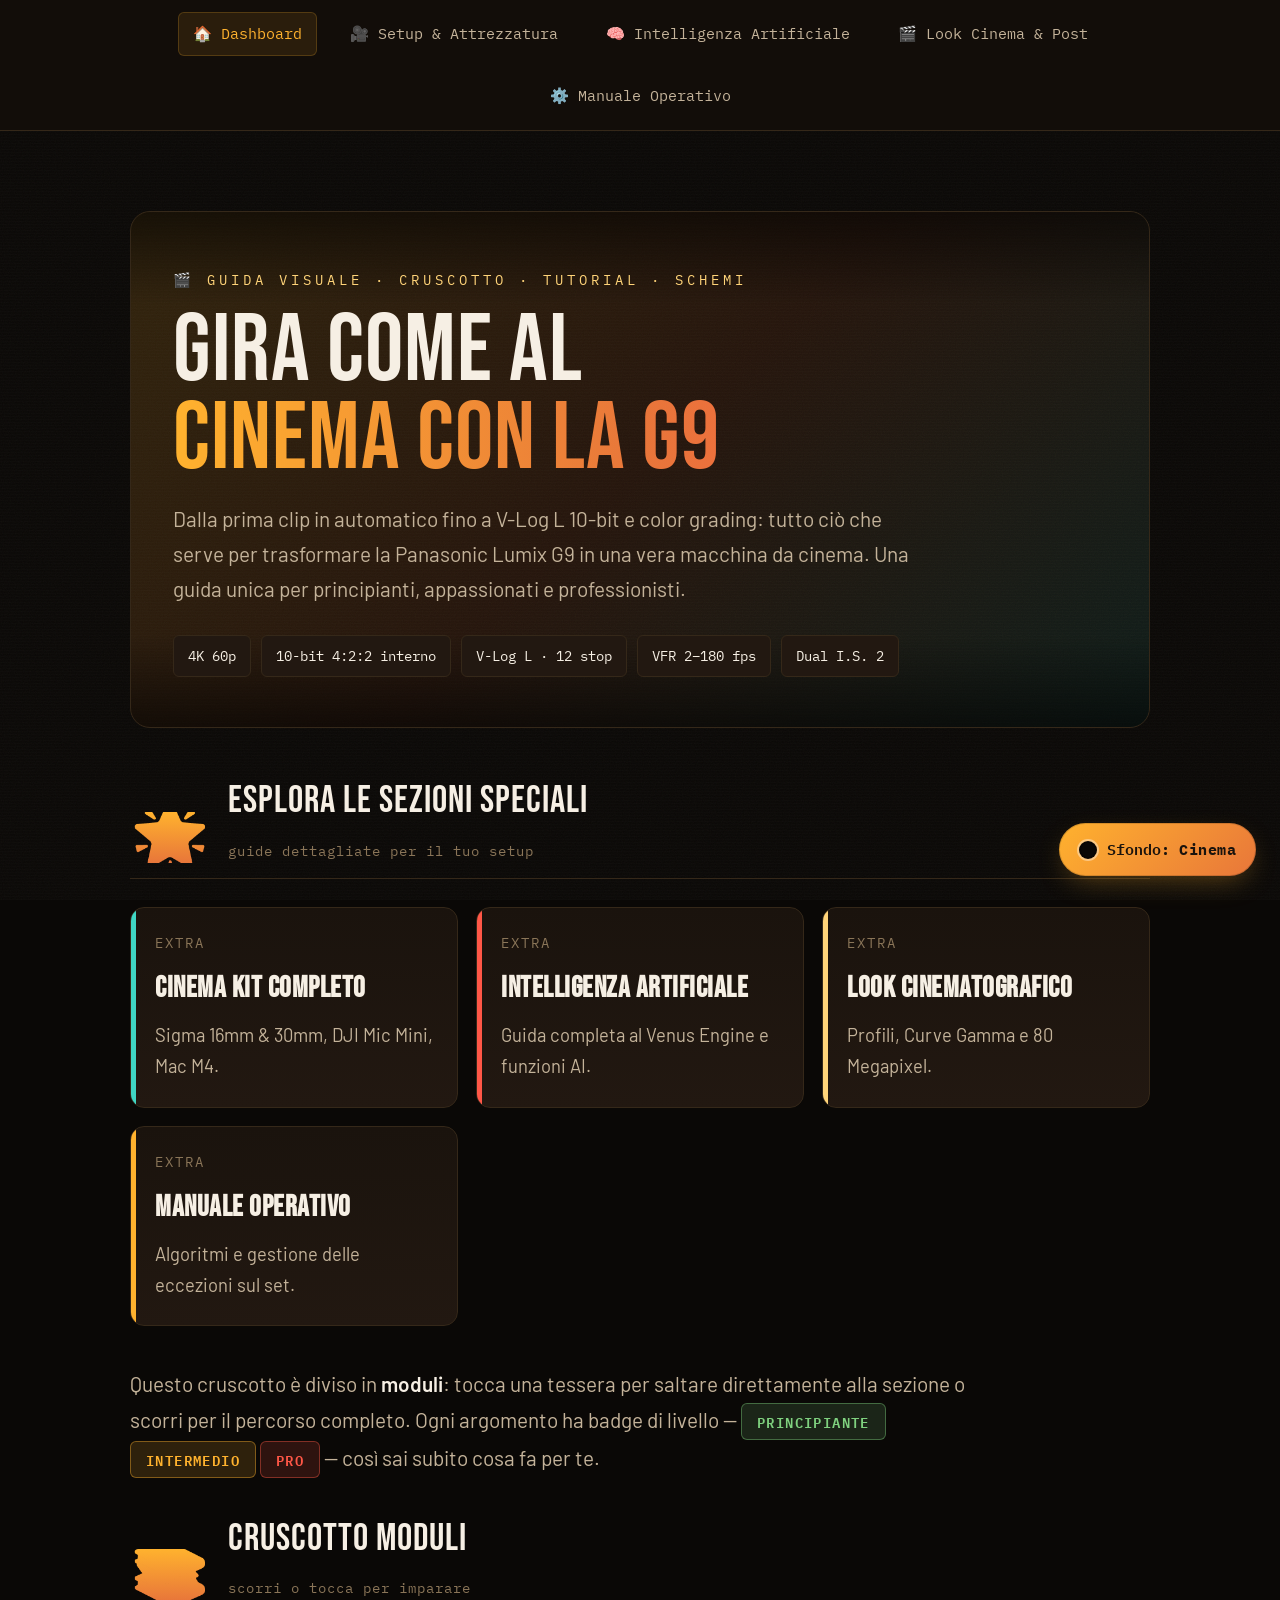
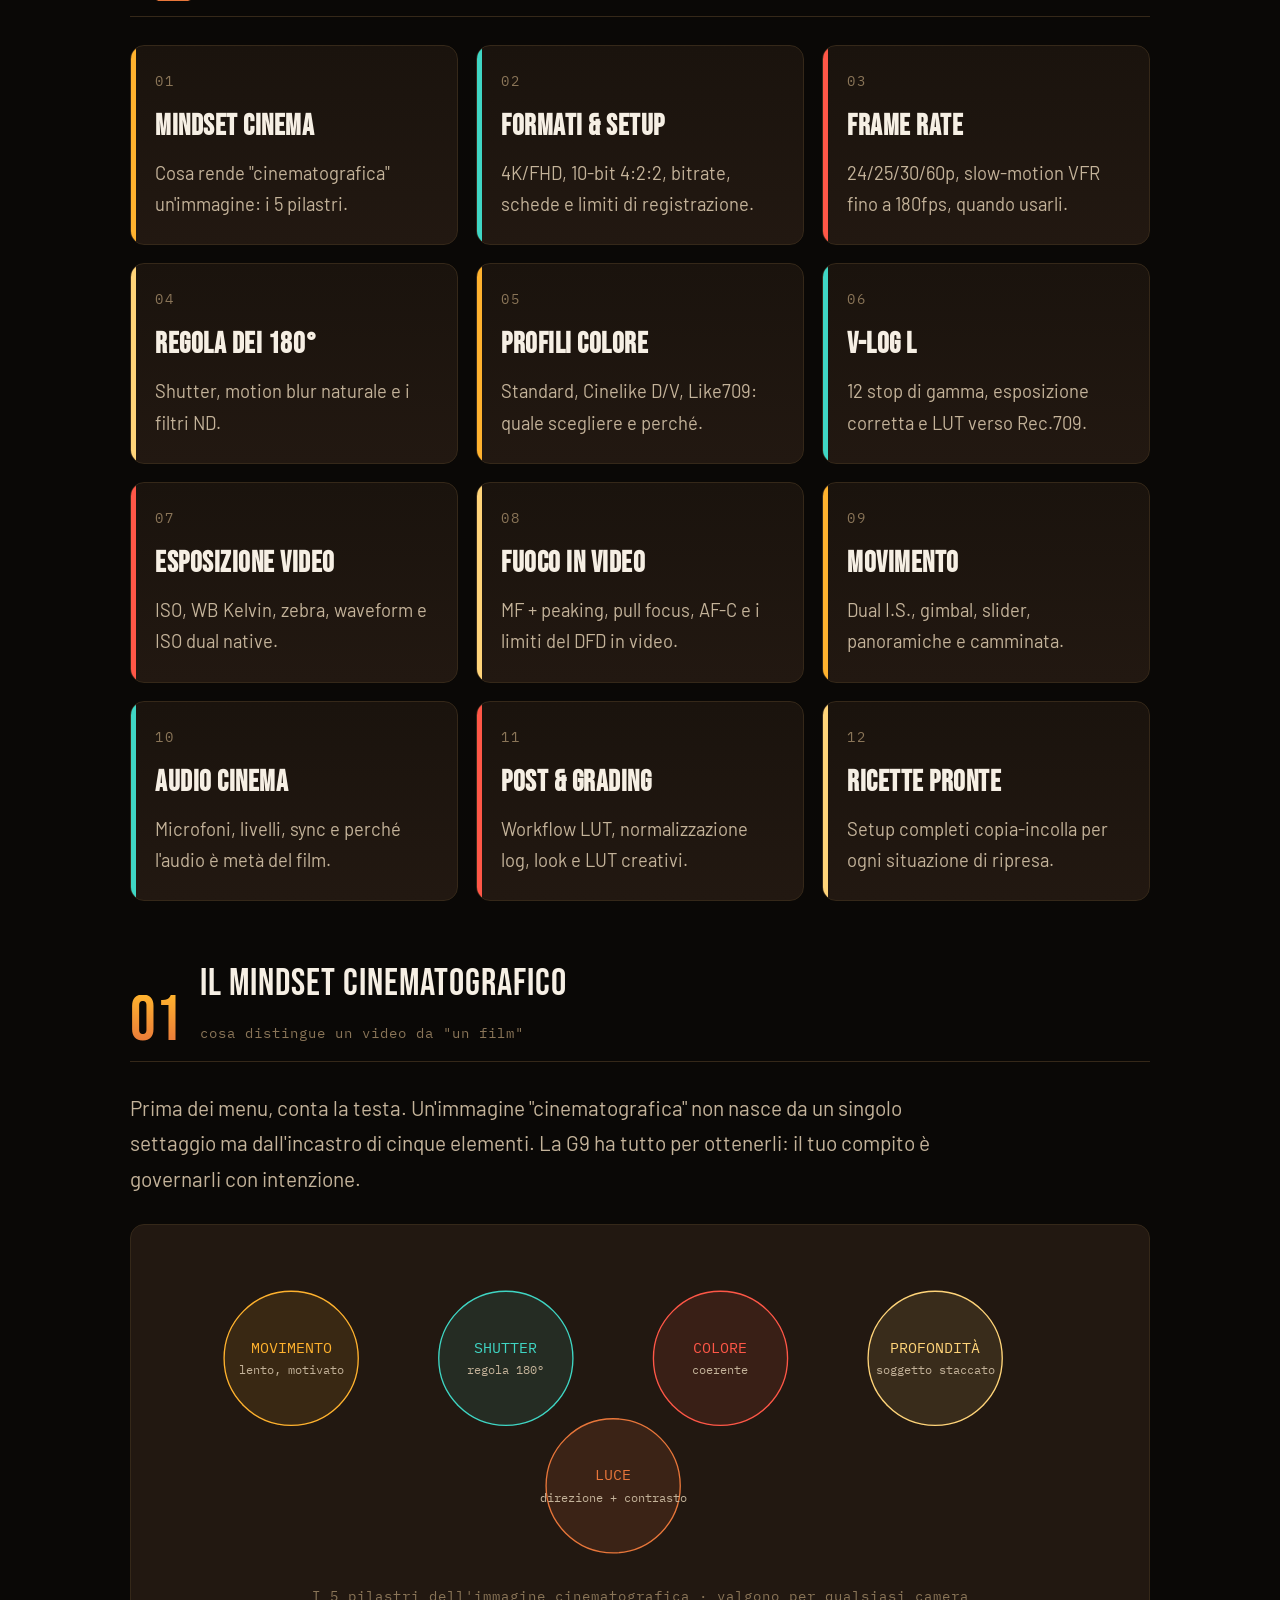
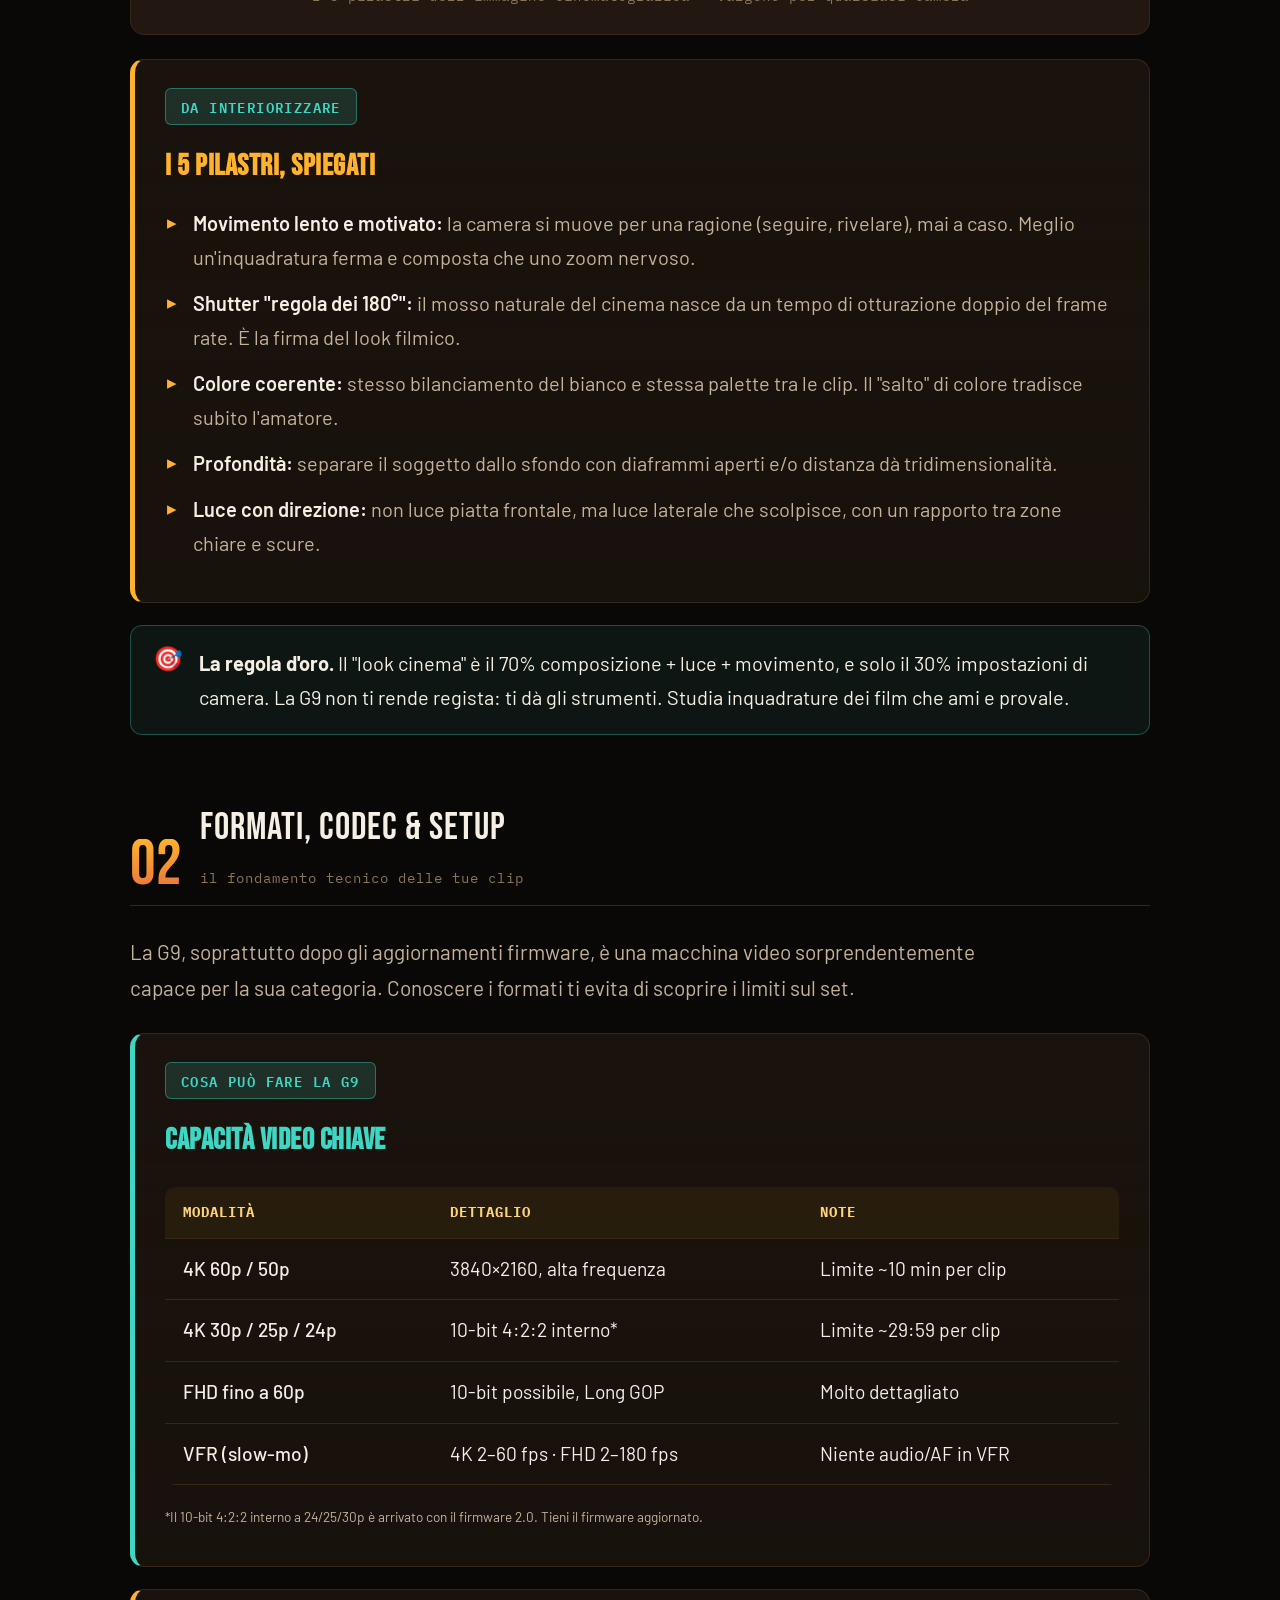
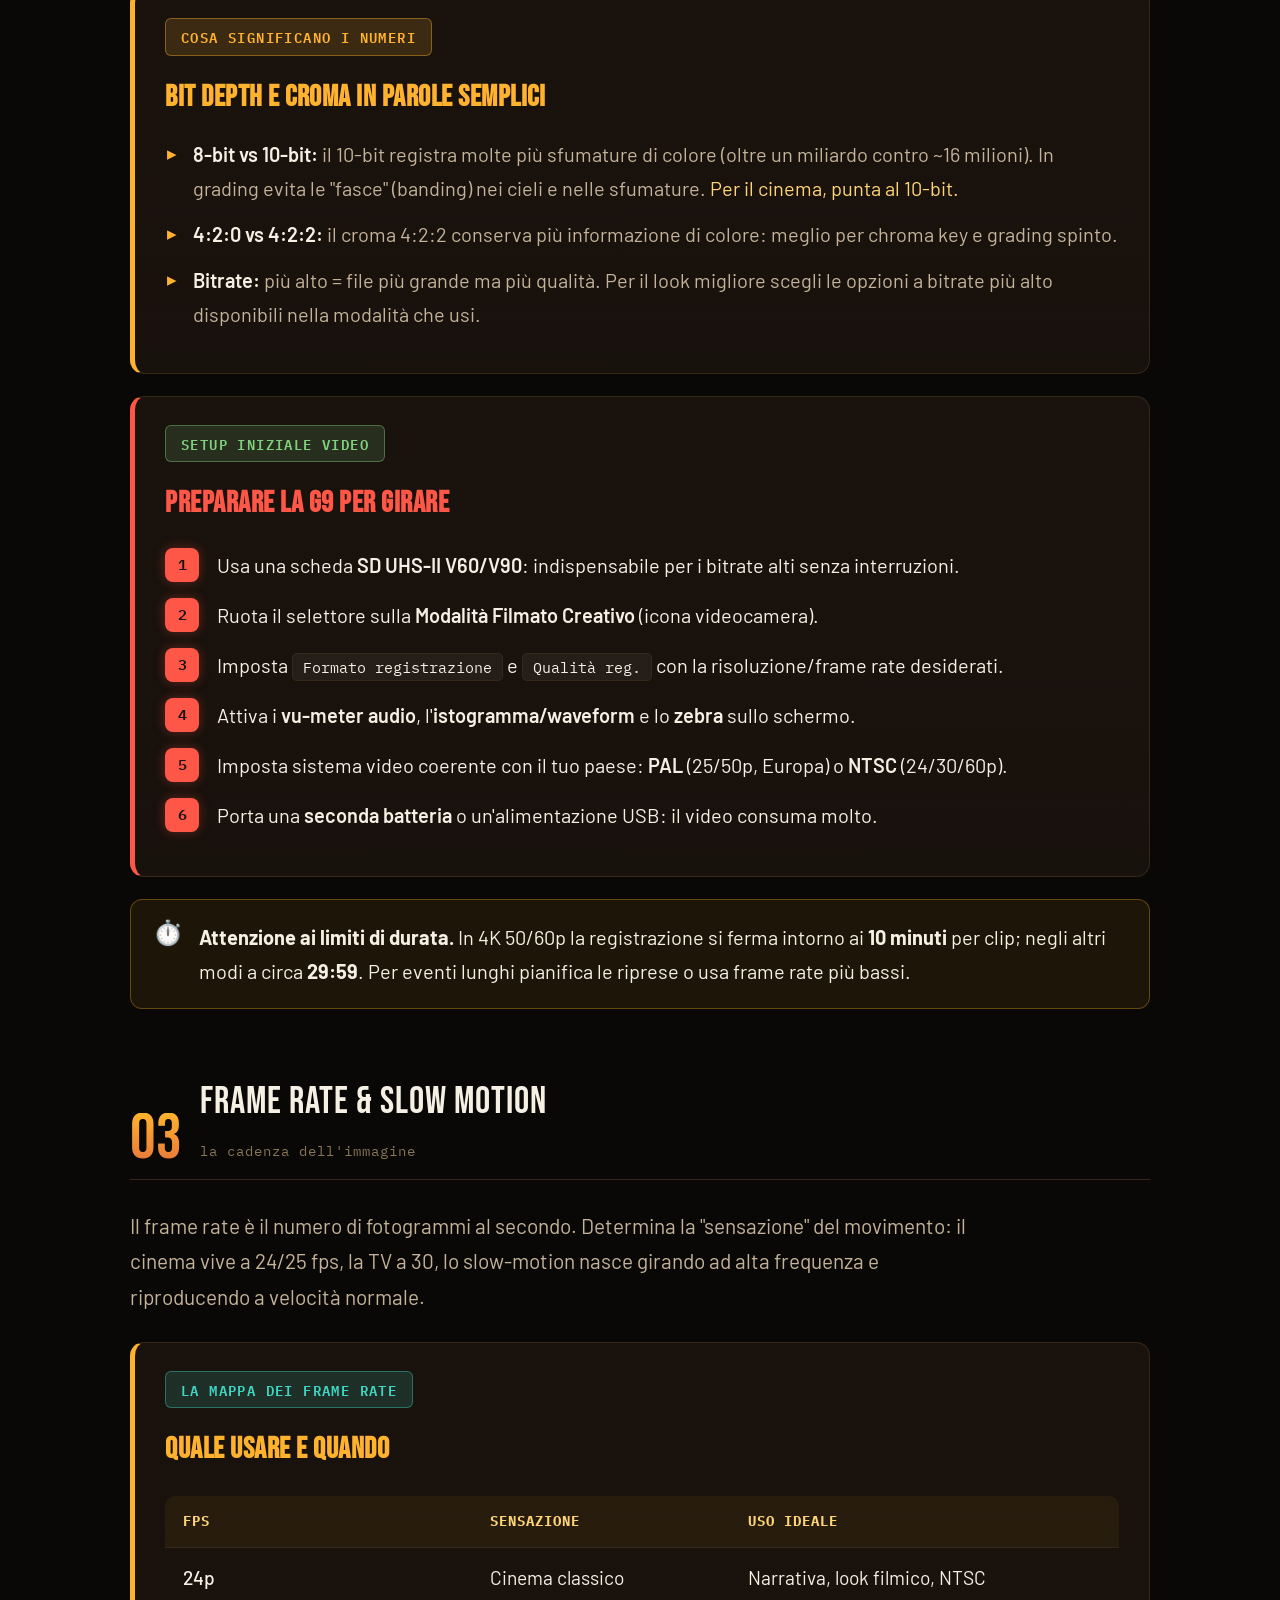
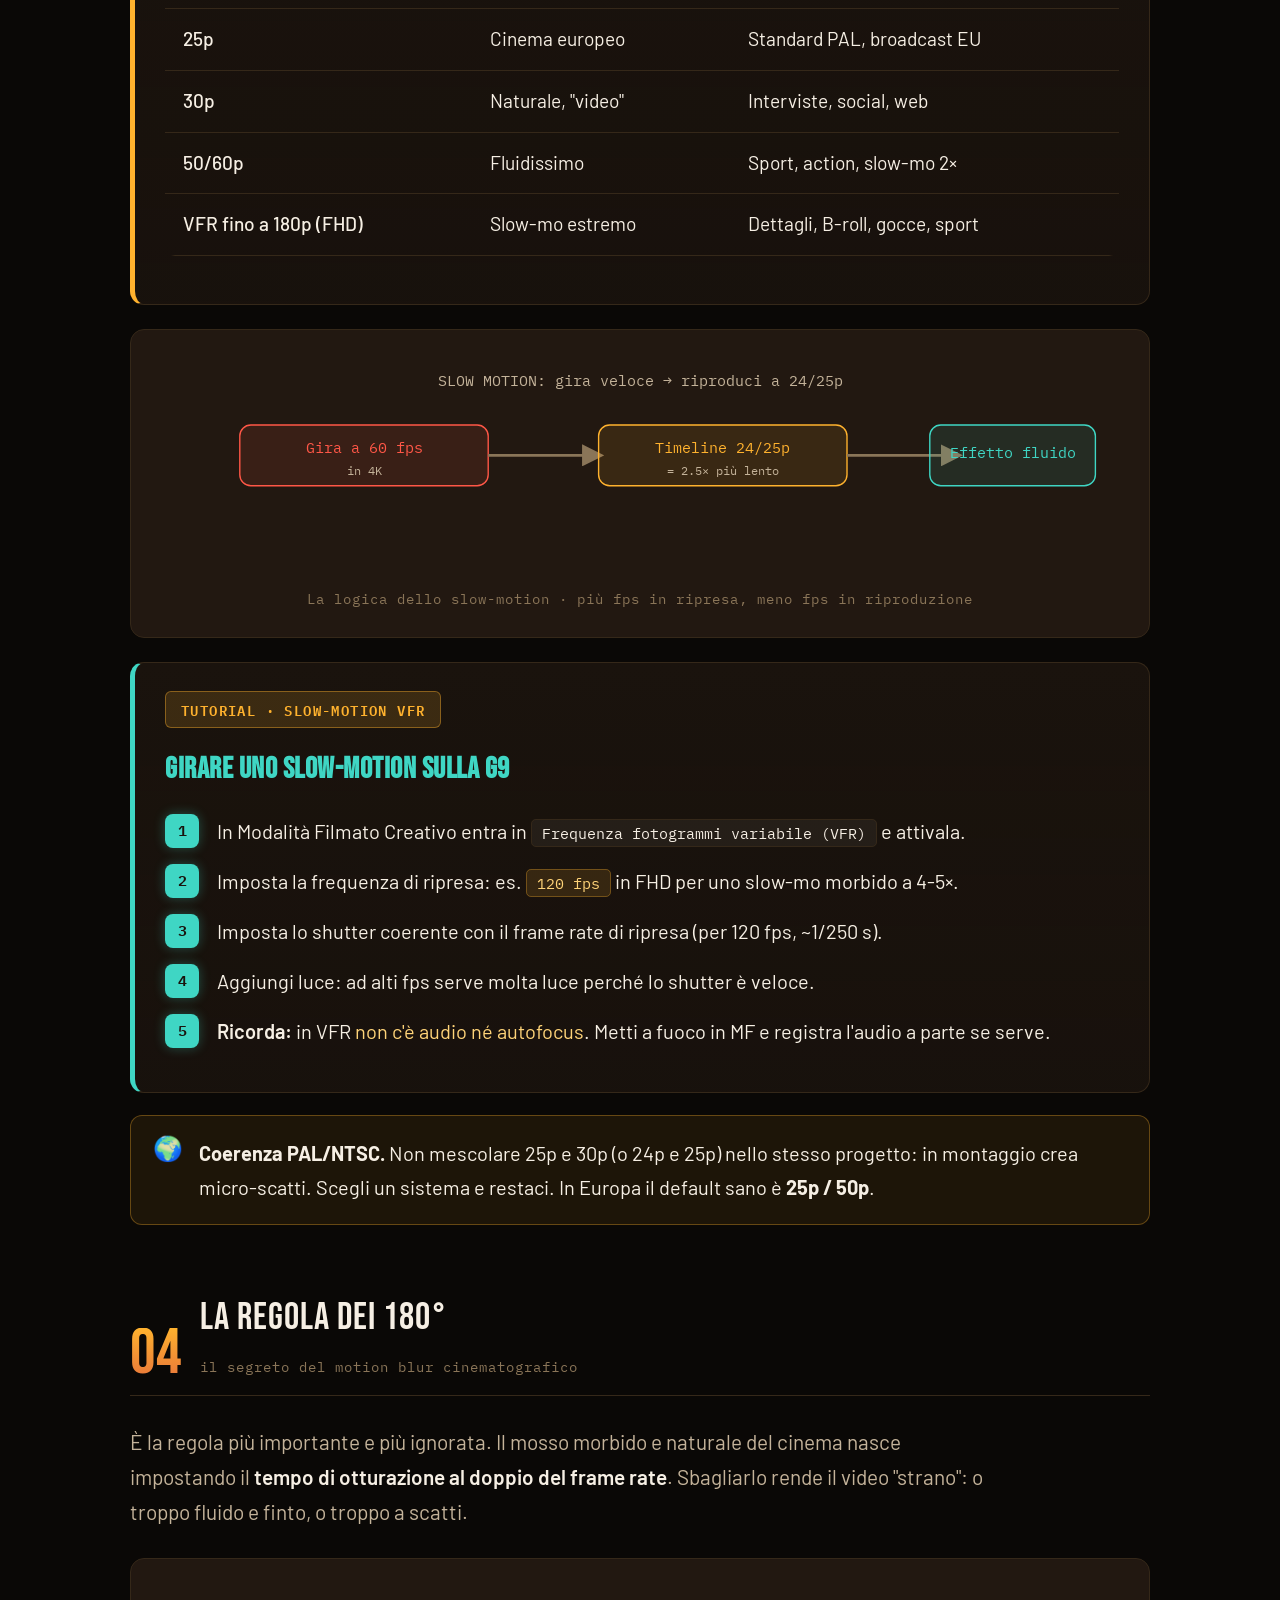
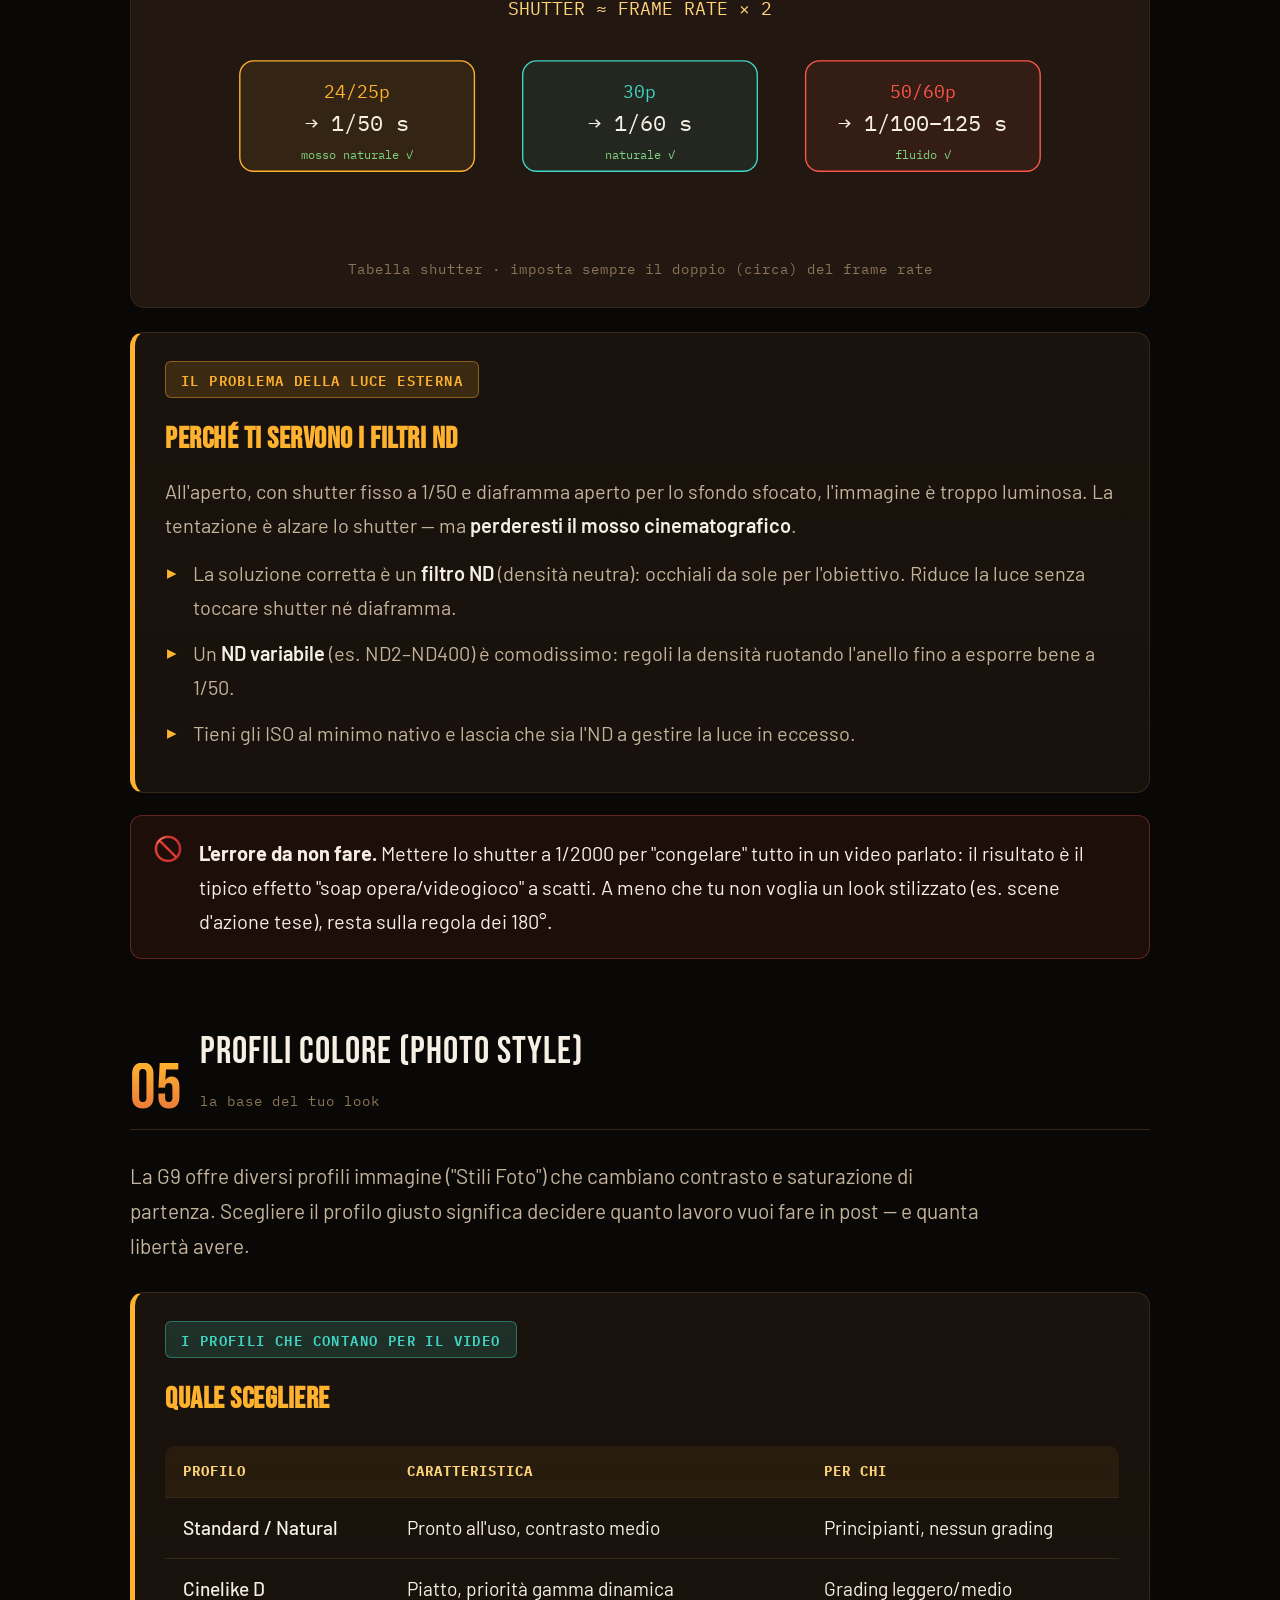
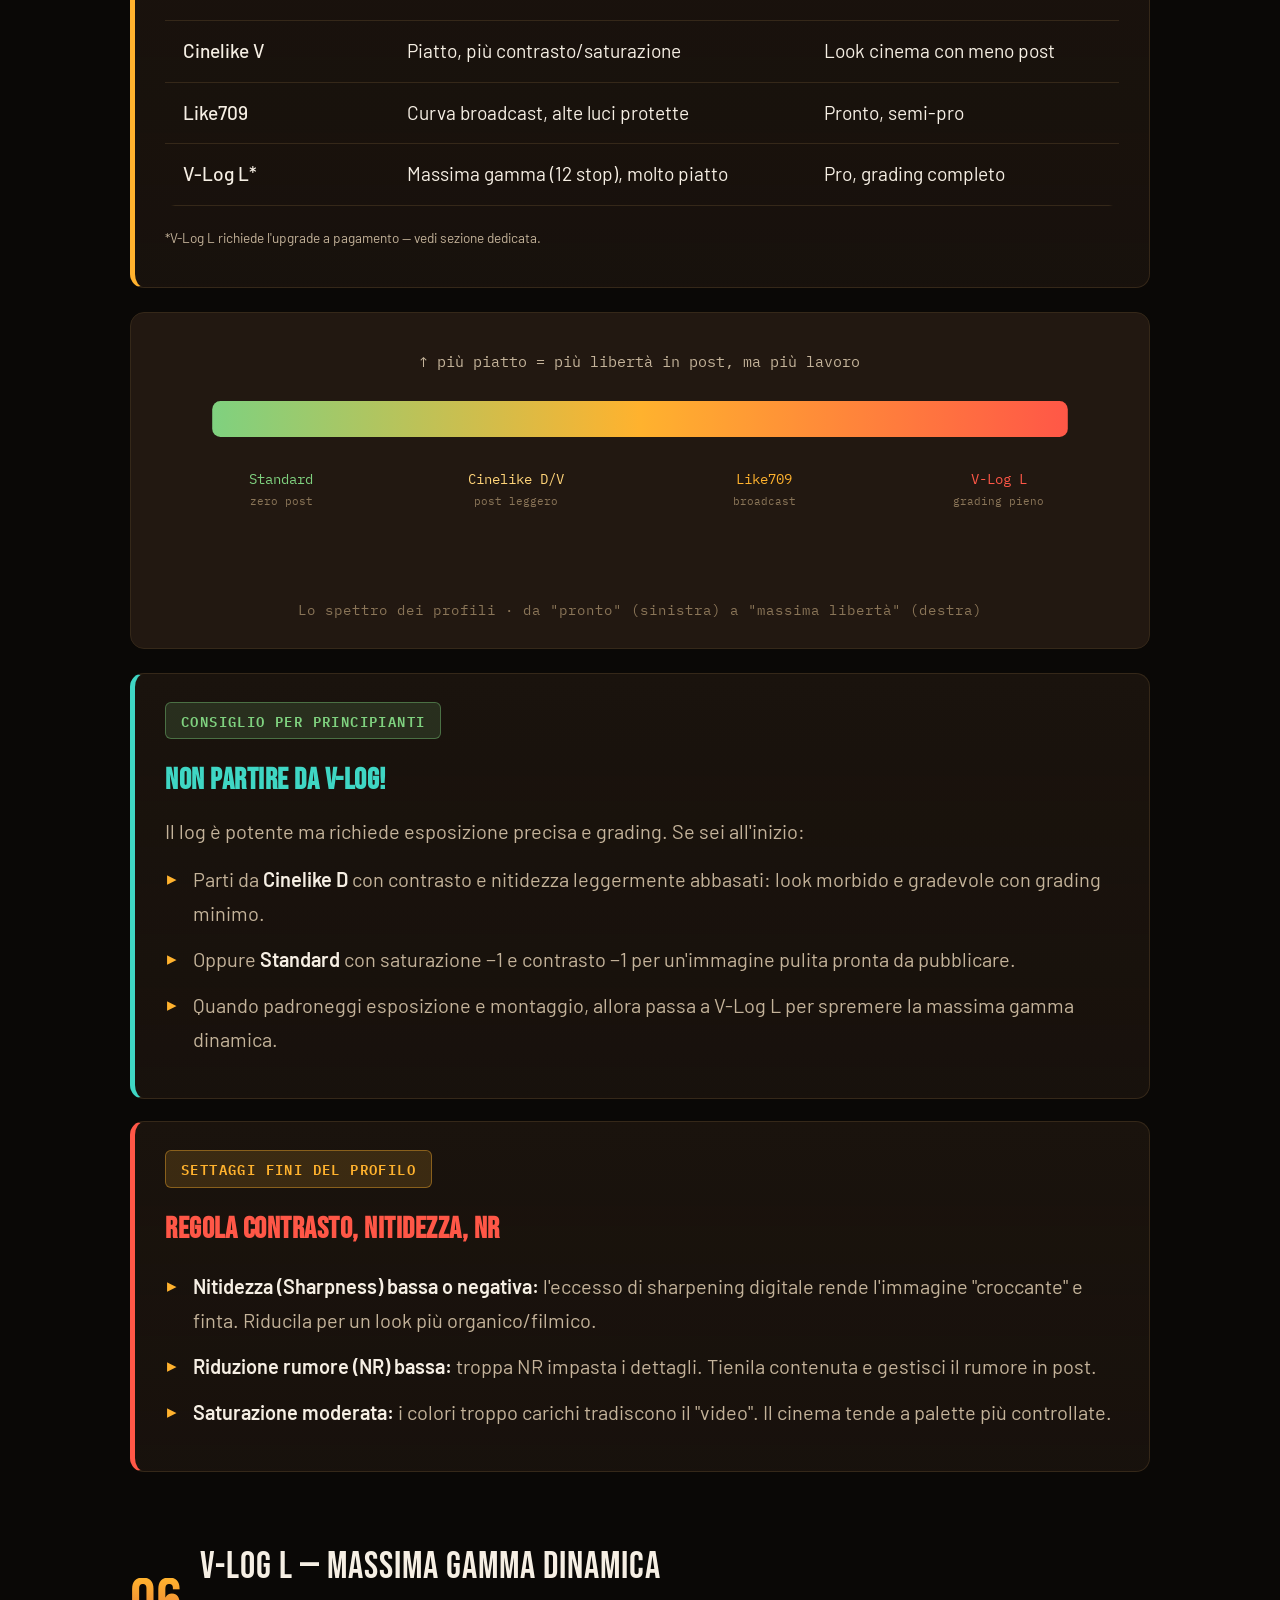
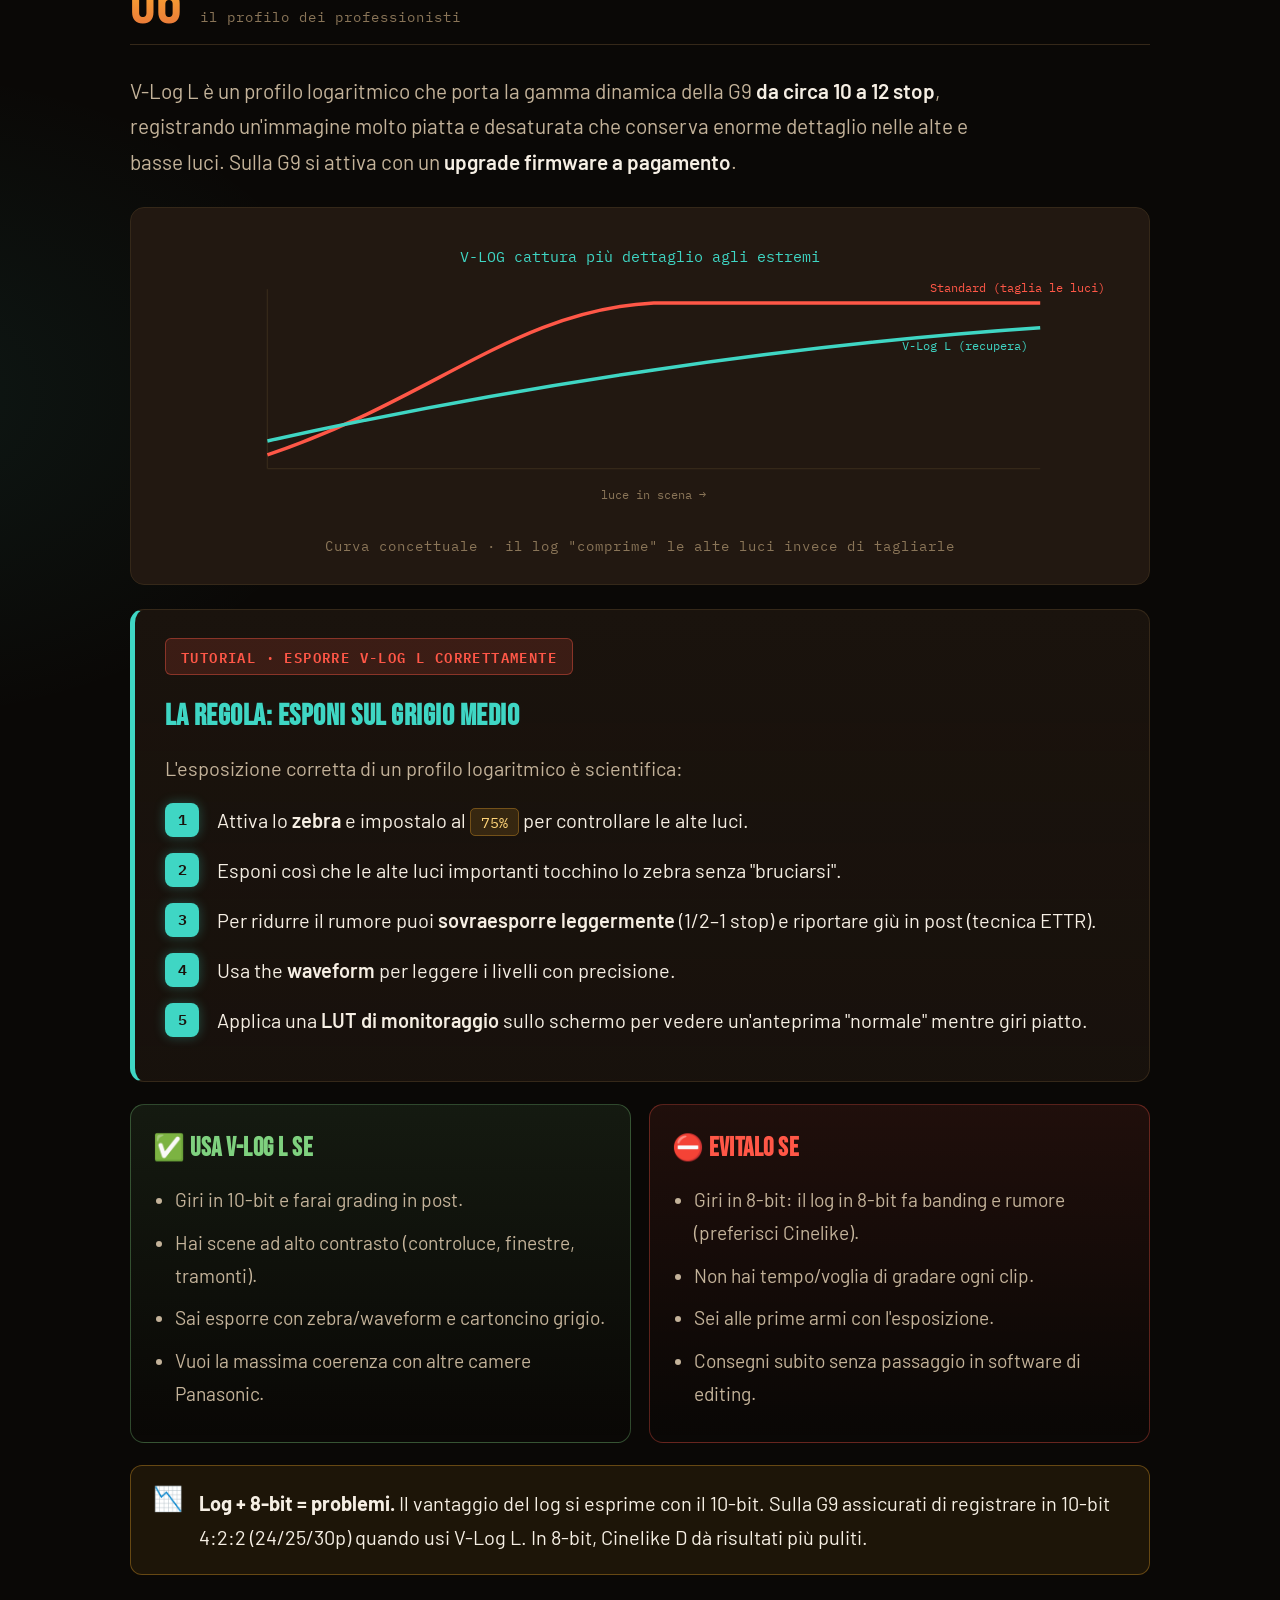
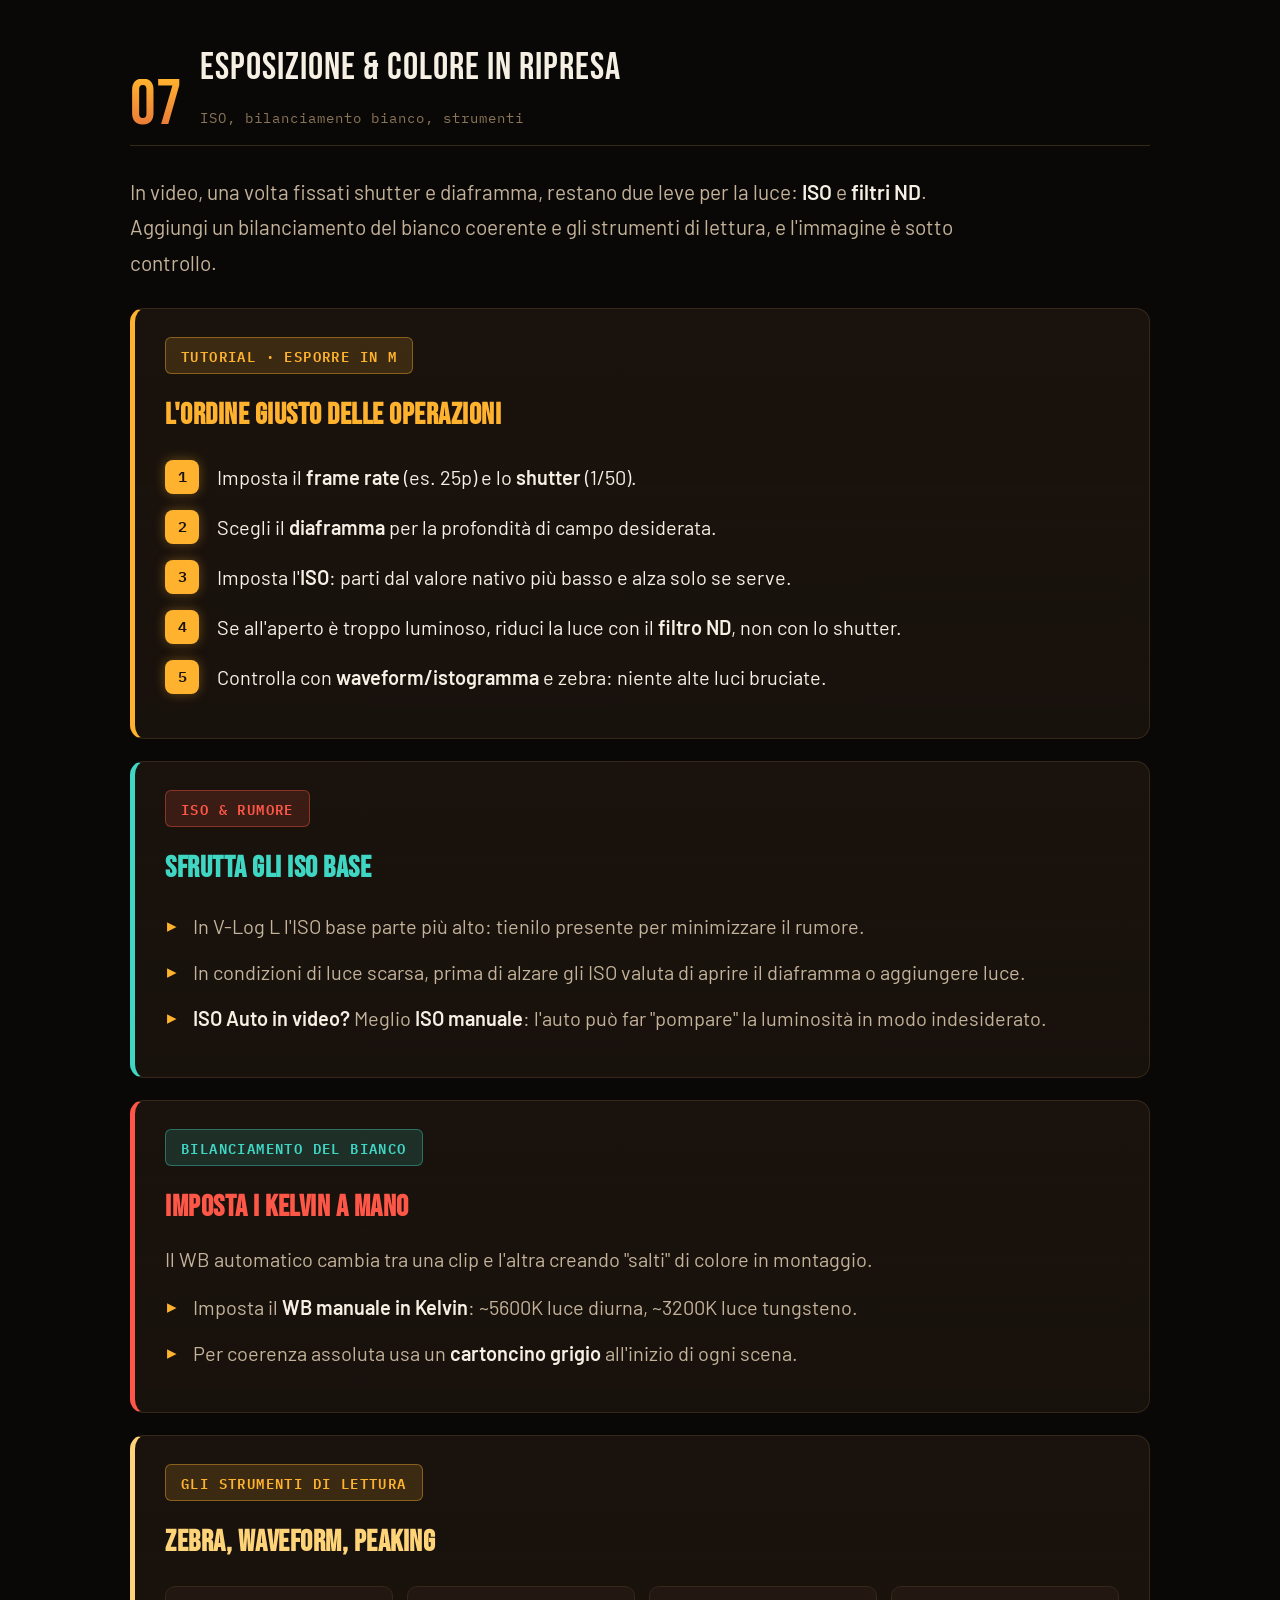
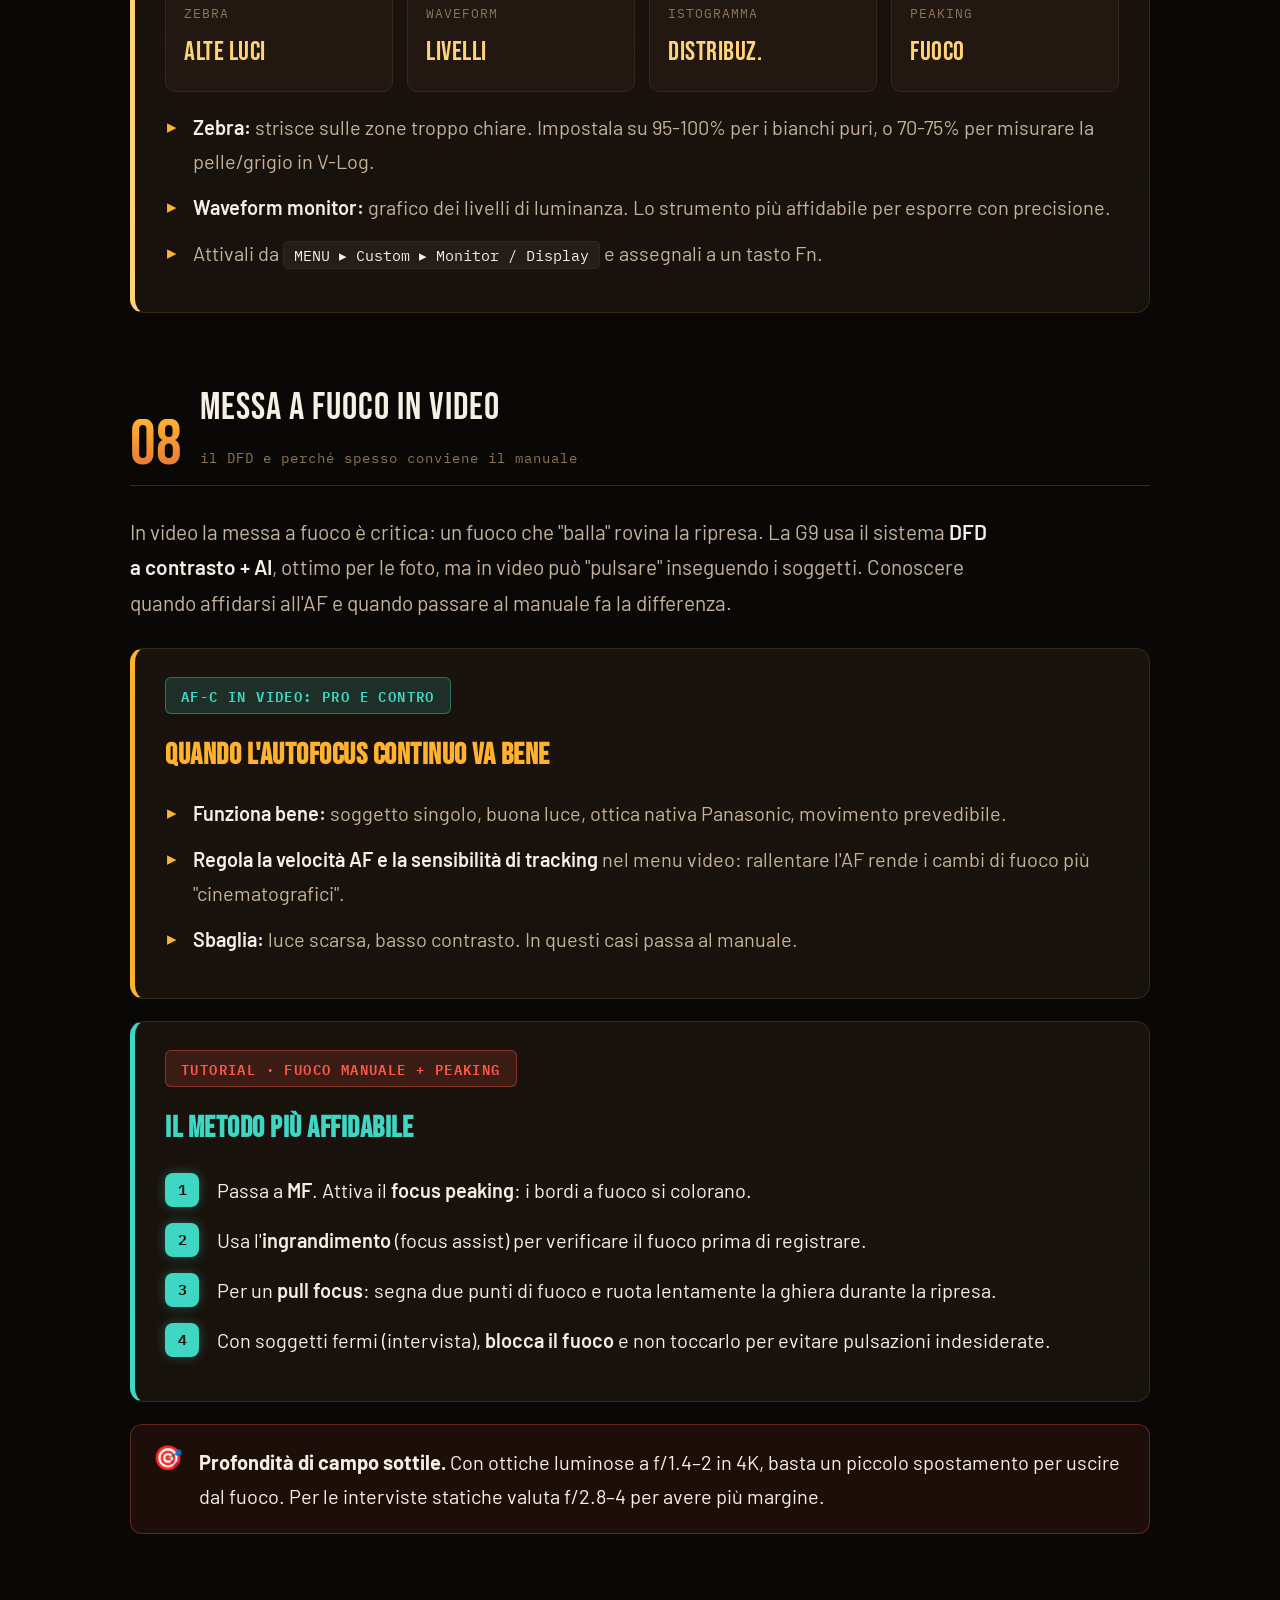
==== index.html @ 3d508ddf "Add files via upload" ====
<!DOCTYPE html>
<html lang="it">
<head>
<meta charset="UTF-8">
<meta name="viewport" content="width=device-width, initial-scale=1.0">
<title>Manuale Completo Panasonic G9 — Cinema & IA</title>
<link rel="preconnect" href="https://fonts.googleapis.com">
<link rel="preconnect" href="https://fonts.gstatic.com" crossorigin>
<link href="https://fonts.googleapis.com/css2?family=Bebas+Neue&family=Barlow:wght@300;400;500;600;700&family=IBM+Plex+Mono:wght@400;500;600&family=Atkinson+Hyperlegible:wght@400;700&display=swap" rel="stylesheet">
<style>
:root{
  --bg:#0a0806;
  --bg2:#120d09;
  --panel:#1a130d;
  --panel2:#221811;
  --line:#352819;
  --ink:#f6efe4;
  --muted:#c4b39a;
  --dim:#8a7558;
  --amber:#ffb22e;
  --gold:#ffd479;
  --teal:#3fd6c4;
  --crimson:#ff5747;
  --rust:#e8763a;
  --film:#f0e6d2;
  --neo:#7fd17f;
  --inter:#ffb22e;
  --pro:#ff5747;
  --g-amber:rgba(255,178,46,.35);
  --g-teal:rgba(63,214,196,.32);
  --g-crimson:rgba(255,87,71,.32);
}
/* ===== TEMI SFONDO ===== */
body[data-theme="notte"]{ --bg:#070a14; --bg2:#0c1322; --panel:#111a2e; --panel2:#16203a; --line:#22304f; }
body[data-theme="carbone"]{ --bg:#0d0d10; --bg2:#141418; --panel:#1b1b20; --panel2:#232329; --line:#34343d; }
body[data-theme="foresta"]{ --bg:#08110c; --bg2:#0d1a12; --panel:#13241a; --panel2:#193021; --line:#274a34; }
body[data-theme="prugna"]{ --bg:#120814; --bg2:#1c0f22; --panel:#261432; --panel2:#311a40; --line:#48285c; }
body[data-theme="carta"]{ --bg:#f3ead8; --bg2:#ece0c8; --panel:#fbf6ea; --panel2:#f3ead8; --line:#dccaa8; --ink:#2a2018; --muted:#5c4e3a; --dim:#8a7858; }
body[data-theme="giorno"]{ --bg:#eef1f5; --bg2:#e4e9f0; --panel:#f9fbfd; --panel2:#eef1f5; --line:#d0d7e1; --ink:#1a2230; --muted:#465062; --dim:#7a8499; }
body{ transition:background-color .45s ease, color .35s ease; }
*{box-sizing:border-box}
html{scroll-behavior:smooth}
body{
  font-family:'Barlow',sans-serif;
  font-size: 1.25rem;
  background:
    radial-gradient(1100px 600px at 85% -8%, rgba(255,178,46,.12), transparent 58%),
    radial-gradient(900px 600px at -10% 25%, rgba(63,214,196,.08), transparent 55%),
    radial-gradient(900px 700px at 50% 130%, rgba(255,87,71,.07), transparent 60%),
    var(--bg);
  color:var(--ink);
  margin:0; padding:0; line-height:1.7;
  -webkit-font-smoothing:antialiased;
}
body::before{
  content:""; position:fixed; inset:0; pointer-events:none; z-index:0;
  background-image:url("data:image/svg+xml,%3Csvg xmlns='http://www.w3.org/2000/svg' width='160' height='160'%3E%3Cfilter id='n'%3E%3CfeTurbulence type='fractalNoise' baseFrequency='0.85' numOctaves='2'/%3E%3C/filter%3E%3Crect width='100%25' height='100%25' filter='url(%23n)' opacity='0.04'/%3E%3C/svg%3E");
}
body::after{
  content:""; position:fixed; inset:0; pointer-events:none; z-index:0;
  background:repeating-linear-gradient(0deg, rgba(255,255,255,.012) 0 1px, transparent 1px 3px);
}
.wrap{position:relative; z-index:1; max-width:1060px; margin:0 auto; padding:0 20px 120px}

/* GLOBAL NAV */
.global-nav {
  position: sticky; top: 0; z-index: 100;
  background: var(--bg2); border-bottom: 1px solid var(--line);
  padding: 12px 20px; font-family: 'IBM Plex Mono', monospace; font-size: 0.95rem;
}
.global-nav-inner {
  max-width: 1060px; margin: 0 auto; display: flex; align-items: center; gap: 18px; flex-wrap: wrap; justify-content: center;
}
.global-nav a {
  color: var(--muted); text-decoration: none; padding: 8px 14px; border-radius: 6px;
  border: 1px solid transparent; transition: 0.2s;
}
.global-nav a:hover, .global-nav a.active {
  color: var(--amber); background: rgba(255,178,46,0.1); border-color: rgba(255,178,46,0.2);
}

/* TOP BAR (LOCAL NAV) */
.topbar{position:sticky; top:0; z-index:50; backdrop-filter:blur(14px);
  background:var(--bg2); border-bottom:1px solid var(--line)}
.topbar-inner{max-width:1060px; margin:0 auto; padding:15px 20px; display:flex; align-items:center; gap:16px; flex-wrap:wrap}
.logo{font-family:'Bebas Neue'; letter-spacing:2px; font-size:1.6rem; display:flex; align-items:center; gap:10px; color:var(--gold)}
.logo .rec{width:12px; height:12px; border-radius:50%; background:var(--crimson); box-shadow:0 0 14px var(--g-crimson); animation:blink 1.6s infinite}
@keyframes blink{0%,49%{opacity:1}50%,100%{opacity:.25}}
.local-nav{display:flex; gap:6px; flex-wrap:wrap; margin-left:auto}
.local-nav a{font-family:'IBM Plex Mono'; font-size:0.9rem; text-decoration:none; color:var(--muted);
  padding:8px 12px; border-radius:6px; border:1px solid transparent; transition:.25s}
.local-nav a:hover{color:var(--ink); border-color:var(--line); background:var(--panel)}

/* HERO */
.hero{position:relative; margin:40px 0 26px; padding:0; border-radius:20px; overflow:hidden;
  border:1px solid var(--line); background:linear-gradient(135deg, rgba(255,178,46,.16), rgba(232,118,58,.12) 50%, rgba(63,214,196,.10))}
.hero-bars{position:absolute; inset:0; background:
  linear-gradient(180deg, rgba(0,0,0,.55), transparent 18%, transparent 82%, rgba(0,0,0,.55))}
.hero-in{position:relative; padding:56px 42px 50px}
.clap{font-family:'IBM Plex Mono'; font-size:0.9rem; letter-spacing:4px; text-transform:uppercase; color:var(--gold); margin-bottom:16px}
.hero h1{font-family:'Bebas Neue'; font-weight:400; font-size:clamp(3.2rem,9vw,6rem); line-height:.92; margin:0 0 16px; letter-spacing:1px}
.hero h1 span{display:block; background:linear-gradient(90deg,var(--amber),var(--rust),var(--crimson)); -webkit-background-clip:text; background-clip:text; color:transparent}
.hero p{max-width:760px; color:var(--muted); font-size:1.3rem; margin:0}
.hero .meta{display:flex; gap:10px; flex-wrap:wrap; margin-top:28px}
.chip{font-family:'IBM Plex Mono'; font-size:0.9rem; padding:8px 14px; border-radius:6px; border:1px solid var(--line); background:var(--panel2); color:var(--ink)}

/* DASHBOARD */
.dash{display:grid; grid-template-columns:repeat(auto-fit,minmax(250px,1fr)); gap:18px; margin:28px 0 10px}
.tile{display:block; text-decoration:none; color:inherit; position:relative; overflow:hidden;
  background:linear-gradient(180deg,var(--panel),var(--panel2)); border:1px solid var(--line); border-radius:14px; padding:24px; transition:.3s}
.tile::before{content:""; position:absolute; left:0; top:0; bottom:0; width:5px; background:var(--amber)}
.tile:hover{transform:translateY(-5px); border-color:var(--amber); box-shadow:0 16px 36px -20px var(--g-amber)}
.tile.teal::before{background:var(--teal)} .tile.teal:hover{border-color:var(--teal); box-shadow:0 16px 36px -20px var(--g-teal)}
.tile.crimson::before{background:var(--crimson)} .tile.crimson:hover{border-color:var(--crimson); box-shadow:0 16px 36px -20px var(--g-crimson)}
.tile.gold::before{background:var(--gold)} .tile.gold:hover{border-color:var(--gold)}
.tile .ch{font-family:'IBM Plex Mono'; font-size:0.85rem; color:var(--dim); letter-spacing:2px}
.tile h4{font-family:'Bebas Neue'; letter-spacing:.5px; margin:10px 0 6px; font-size:1.8rem}
.tile p{margin:0; font-size:1.15rem; color:var(--muted)}

/* SECTIONS */
ui-theme{display:none}
section{margin:62px 0 0; scroll-margin-top:90px}
.sec-head{display:flex; align-items:flex-end; gap:18px; margin-bottom:28px; border-bottom:1px solid var(--line); padding-bottom:15px}
.sec-num{font-family:'Bebas Neue'; font-size:4rem; line-height:.8; background:linear-gradient(180deg,var(--amber),var(--rust)); -webkit-background-clip:text; background-clip:text; color:transparent}
.sec-head h2{font-family:'Bebas Neue'; font-weight:400; letter-spacing:1px; font-size:2.4rem; margin:0}
.sec-head .sub{font-family:'IBM Plex Mono'; font-size:0.9rem; color:var(--dim); display:block; margin-top:5px; letter-spacing:1px}
.lead{font-size:1.3rem; color:var(--muted); margin:0 0 28px; max-width:860px}

/* CARDS */
.card{background:linear-gradient(180deg,var(--panel),rgba(34,24,17,.6)); border:1px solid var(--line); border-left:5px solid var(--amber);
  border-radius:14px; padding:28px 30px; margin:0 0 22px; transition:.3s}
.card:hover{transform:translateY(-3px); box-shadow:0 14px 32px -22px var(--g-amber)}
.card.teal{border-left-color:var(--teal)} .card.teal:hover{box-shadow:0 14px 32px -22px var(--g-teal)}
.card.crimson{border-left-color:var(--crimson)} .card.crimson:hover{box-shadow:0 14px 32px -22px var(--g-crimson)}
.card.gold{border-left-color:var(--gold)}
.card h3{font-family:'Bebas Neue'; letter-spacing:.5px; margin:0 0 8px; font-size:1.9rem}
.card.amber h3{color:var(--amber)} .card.teal h3{color:var(--teal)} .card.crimson h3{color:var(--crimson)} .card.gold h3{color:var(--gold)}
.card .desc{color:var(--muted); margin:0 0 10px; font-size:1.25rem}

/* BADGES */
.badge{display:inline-block; padding:6px 15px; border-radius:6px; font-family:'IBM Plex Mono'; font-size:0.85rem; font-weight:600; margin-bottom:16px; text-transform:uppercase; letter-spacing:1.4px}
.badge.neo{background:rgba(127,209,127,.15); color:var(--neo); border:1px solid rgba(127,209,127,.4)}
.badge.inter{background:rgba(255,178,46,.15); color:var(--inter); border:1px solid rgba(255,178,46,.4)}
.badge.pro{background:rgba(255,87,71,.15); color:var(--pro); border:1px solid rgba(255,87,71,.4)}
.badge.all{background:rgba(63,214,196,.15); color:var(--teal); border:1px solid rgba(63,214,196,.4)}

/* STEPS */
ol.steps{counter-reset:c; list-style:none; padding:0; margin:18px 0 0}
ol.steps li{position:relative; padding-left:52px; margin-bottom:16px; font-size:1.25rem}
ol.steps li::before{counter-increment:c; content:counter(c); position:absolute; left:0; top:0; width:34px; height:34px; border-radius:8px;
  display:flex; align-items:center; justify-content:center; font-family:'IBM Plex Mono'; font-weight:600; font-size:0.95rem; color:#1a130d;
  background:var(--amber); box-shadow:0 0 12px var(--g-amber)}
.card.teal ol.steps li::before{background:var(--teal); box-shadow:0 0 12px var(--g-teal)}
.card.crimson ol.steps li::before{background:var(--crimson); box-shadow:0 0 12px var(--g-crimson)}
.card.gold ol.steps li::before{background:var(--gold)}

ul.dots{padding-left:2px; list-style:none; margin:14px 0}
ul.dots li{position:relative; padding-left:26px; margin-bottom:12px; color:var(--muted); font-size:1.25rem}
ul.dots li::before{content:"▸"; position:absolute; left:0; color:var(--amber); font-size:1.2rem}

/* KEYS */
.k{font-family:'IBM Plex Mono'; font-size:0.95rem; padding:3px 10px; border-radius:5px; background:rgba(255,178,46,.13); border:1px solid rgba(255,178,46,.3); color:var(--gold); white-space:nowrap}
.km{font-family:'IBM Plex Mono'; font-size:0.95rem; padding:3px 10px; border-radius:5px; background:rgba(255,255,255,.05); border:1px solid var(--line); color:var(--ink)}
strong{color:var(--ink); font-weight:600}
em.tip{font-style:normal; color:var(--gold)}

/* DO/DONT */
.dd{display:grid; grid-template-columns:1fr 1fr; gap:18px; margin:22px 0}
.dd .col{border-radius:14px; padding:22px; border:1px solid var(--line)}
.dd .do{background:linear-gradient(180deg,rgba(127,209,127,.09),transparent); border-color:rgba(127,209,127,.32)}
.dd .dont{background:linear-gradient(180deg,rgba(255,87,71,.09),transparent); border-color:rgba(255,87,71,.32)}
.dd h5{font-family:'Bebas Neue'; letter-spacing:.5px; margin:0 0 14px; font-size:1.6rem; display:flex; align-items:center; gap:10px}
.dd .do h5{color:var(--neo)} .dd .dont h5{color:var(--pro)}
.dd ul{margin:0; padding-left:22px} .dd li{margin-bottom:10px; color:var(--muted); font-size:1.2rem}

/* TABLE */
.tbl{width:100%; border-collapse:collapse; margin:20px 0; font-size:1.2rem; overflow:hidden; border-radius:10px}
.tbl th,.tbl td{padding:14px 18px; text-align:left; border-bottom:1px solid var(--line)}
.tbl th{font-family:'IBM Plex Mono'; font-size:0.85rem; text-transform:uppercase; letter-spacing:1px; color:var(--gold); background:rgba(255,178,46,.06)}
.tbl tr:hover td{background:rgba(255,255,255,.02)}
.tbl td:first-child{color:var(--ink); font-weight:500}

/* CALLOUT */
.callout{display:flex; gap:16px; padding:20px 22px; border-radius:12px; margin:20px 0; align-items:flex-start; font-size:1.25rem}
.callout.warn{background:rgba(255,178,46,.08); border:1px solid rgba(255,178,46,.32)}
.callout.danger{background:rgba(255,87,71,.08); border:1px solid rgba(255,87,71,.32)}
.callout.info{background:rgba(63,214,196,.07); border:1px solid rgba(63,214,196,.3)}
.callout .ic{font-size:1.5rem; line-height:1}
.callout b{color:var(--ink)}

/* DIAGRAM */
.diagram{background:var(--panel2); border:1px solid var(--line); border-radius:14px; padding:26px; margin:24px 0; text-align:center}
.diagram .cap{font-family:'IBM Plex Mono'; font-size:0.85rem; color:var(--dim); margin-top:16px; letter-spacing:1px}
.diagram svg{max-width:100%; height:auto}

/* SETTINGS STRIP */
.strip{display:flex; flex-wrap:wrap; gap:14px; margin:18px 0}
.set{flex:1; min-width:140px; background:var(--panel2); border:1px solid var(--line); border-radius:10px; padding:16px 18px}
.set .lbl{font-family:'IBM Plex Mono'; font-size:0.8rem; color:var(--dim); text-transform:uppercase; letter-spacing:1px}
.set .val{font-family:'Bebas Neue'; font-size:1.7rem; letter-spacing:.5px; color:var(--gold); margin-top:4px}

hr.div{border:none; height:1px; background:var(--line); margin:44px 0}
.subhead{font-family:'Bebas Neue'; letter-spacing:.5px; font-size:1.7rem; color:var(--ink); margin:36px 0 14px; display:flex; align-items:center; gap:12px}
.subhead::before{content:""; width:10px; height:10px; border-radius:2px; background:var(--rust); box-shadow:0 0 10px rgba(232,118,58,.5)}
footer{margin-top:84px; padding:36px 0; border-top:1px solid var(--line); text-align:center; color:var(--dim); font-family:'IBM Plex Mono'; font-size:0.9rem}
a.toplink{color:var(--gold); text-decoration:none}

@media(max-width:680px){
  .dd{grid-template-columns:1fr}
  .hero-in{padding:44px 28px}
  .sec-num{font-size:3rem}
  .card{padding:24px 22px}
  .lead{font-size:1.15rem}
}

/* ===== TASTO CAMBIA SFONDO ===== */
#themeBtn{
  position:fixed; right:24px; bottom:24px; z-index:80;
  display:flex; align-items:center; gap:10px;
  font-family:'IBM Plex Mono', monospace; font-size:0.95rem; font-weight:600;
  color:#1a130d; cursor:pointer; user-select:none;
  padding:14px 20px; border-radius:999px; border:none;
  background:linear-gradient(135deg, var(--amber), var(--rust));
  box-shadow:0 10px 28px -8px var(--g-amber), 0 0 0 1px rgba(0,0,0,.15) inset;
  transition:transform .2s ease, box-shadow .25s ease;
}
#themeBtn:hover{ transform:translateY(-3px) scale(1.03); box-shadow:0 16px 34px -8px var(--g-amber); }
#themeBtn:active{ transform:translateY(0) scale(.97); }
#themeBtn .swatch{
  width:18px; height:18px; border-radius:50%;
  border:2px solid rgba(0,0,0,.35);
  background:var(--bg);
  box-shadow:0 0 0 2px rgba(255,255,255,.4);
}
#themeBtn .lbl-name{ font-weight:700; letter-spacing:.5px; }
@media(max-width:680px){
  #themeBtn{ right:16px; bottom:16px; padding:12px 16px; font-size:0.85rem; }
}

html {
  scroll-behavior: smooth;
}
.page-section {
  padding-top: 80px;
  margin-top: -40px;
}
</style>
<script>
  (function() {
    const themes = [
      {id: null,        name: 'Cinema'},
      {id: 'notte',     name: 'Notte'},
      {id: 'carbone',   name: 'Carbone'},
      {id: 'foresta',   name: 'Foresta'},
      {id: 'prugna',    name: 'Prugna'},
      {id: 'carta',     name: 'Carta'},
      {id: 'giorno',    name: 'Giorno'}
    ];
    let currentThemeId = null;
    try {
      currentThemeId = localStorage.getItem('g9-theme');
    } catch(e) {
      console.warn("Storage access denied (likely file:// protocol in Safari). Defaulting to standard theme.");
    }
    let ti = themes.findIndex(t => t.id === currentThemeId);
    if (ti === -1) ti = 0;
    const theme = themes[ti];
    if (theme.id) document.documentElement.setAttribute('data-theme', theme.id);
    
    window.addEventListener('DOMContentLoaded', () => {
      if (theme.id) document.body.setAttribute('data-theme', theme.id);
      const nameEl = document.querySelector('#themeBtn .lbl-name');
      if (nameEl) nameEl.textContent = theme.name;
      const btn = document.getElementById('themeBtn');
      if (btn) {
        btn.addEventListener('click', () => {
          ti = (ti + 1) % themes.length;
          const t = themes[ti];
          if (t.id) {
            document.body.setAttribute('data-theme', t.id);
            document.documentElement.setAttribute('data-theme', t.id);
          } else {
            document.body.removeAttribute('data-theme');
            document.documentElement.removeAttribute('data-theme');
          }
          try {
            localStorage.setItem('g9-theme', t.id);
          } catch(e) {}
          if (nameEl) nameEl.textContent = t.name;
        });
      }

      // ScrollSpy implementation
      const navLinks = document.querySelectorAll('.global-nav a');
      const sections = document.querySelectorAll('.page-section');
      
      window.addEventListener('scroll', () => {
        let current = "";
        const scrollY = window.pageYOffset || window.scrollY || document.documentElement.scrollTop;
        sections.forEach(section => {
          const sectionTop = section.offsetTop;
          if (scrollY >= sectionTop - 150) {
            current = section.getAttribute('id');
          }
        });
        
        navLinks.forEach(a => {
          a.classList.remove('active');
          if (a.getAttribute('href') === `#${current}`) {
            a.classList.add('active');
          }
        });
      });
    });
  })();
</script>
</head>
<body>

<div class="global-nav">
  <div class="global-nav-inner">
    <a href="#dashboard" class="active">🏠 Dashboard</a>
    <a href="#setup-attrezzatura">🎥 Setup & Attrezzatura</a>
    <a href="#intelligenza-artificiale">🧠 Intelligenza Artificiale</a>
    <a href="#look-post">🎬 Look Cinema & Post</a>
    <a href="#manuale-operativo-sezione">⚙️ Manuale Operativo</a>
  </div>
</div>

<!-- ===================== PAGE SECTION: DASHBOARD ===================== -->
<div id="dashboard" class="page-section">
  <div class="wrap">
    <div class="hero">
      <div class="hero-bars"></div>
      <div class="hero-in">
        <div class="clap">🎬 Guida visuale · cruscotto · tutorial · schemi</div>
        <h1>Gira come al<span>cinema con la G9</span></h1>
        <p>Dalla prima clip in automatico fino a V-Log L 10-bit e color grading: tutto ciò che serve per trasformare la Panasonic Lumix G9 in una vera macchina da cinema. Una guida unica per principianti, appassionati e professionisti.</p>
        <div class="meta">
          <span class="chip">4K 60p</span>
          <span class="chip">10-bit 4:2:2 interno</span>
          <span class="chip">V-Log L · 12 stop</span>
          <span class="chip">VFR 2–180 fps</span>
          <span class="chip">Dual I.S. 2</span>
        </div>
      </div>
    </div>

    <div class="sec-head" style="margin-top: 40px; margin-bottom: 20px;"><span class="sec-num">🌟</span>
      <div><h2>Esplora le Sezioni Speciali</h2><span class="sub">guide dettagliate per il tuo setup</span></div>
    </div>
    
    <div class="dash" style="margin-bottom: 40px;">
      <a class="tile teal" href="#setup-attrezzatura"><div class="ch">EXTRA</div><h4>Cinema Kit Completo</h4><p>Sigma 16mm & 30mm, DJI Mic Mini, Mac M4.</p></a>
      <a class="tile crimson" href="#intelligenza-artificiale"><div class="ch">EXTRA</div><h4>Intelligenza Artificiale</h4><p>Guida completa al Venus Engine e funzioni AI.</p></a>
      <a class="tile gold" href="#look-post"><div class="ch">EXTRA</div><h4>Look Cinematografico</h4><p>Profili, Curve Gamma e 80 Megapixel.</p></a>
      <a class="tile amber" href="#manuale-operativo-sezione"><div class="ch">EXTRA</div><h4>Manuale Operativo</h4><p>Algoritmi e gestione delle eccezioni sul set.</p></a>
    </div>

    <p class="lead">Questo cruscotto è diviso in <strong>moduli</strong>: tocca una tessera per saltare direttamente alla sezione o scorri per il percorso completo. Ogni argomento ha badge di livello — <span class="badge neo" style="margin:0">Principiante</span> <span class="badge inter" style="margin:0">Intermedio</span> <span class="badge pro" style="margin:0">Pro</span> — così sai subito cosa fa per te.</p>

    <div class="sec-head" style="margin-bottom: 20px;"><span class="sec-num">📚</span>
      <div><h2>Cruscotto Moduli</h2><span class="sub">scorri o tocca per imparare</span></div>
    </div>

    <!-- DASHBOARD -->
    <div class="dash" id="start">
      <a class="tile amber" href="#mindset"><div class="ch">01</div><h4>Mindset Cinema</h4><p>Cosa rende "cinematografica" un'immagine: i 5 pilastri.</p></a>
      <a class="tile teal" href="#formati"><div class="ch">02</div><h4>Formati & Setup</h4><p>4K/FHD, 10-bit 4:2:2, bitrate, schede e limiti di registrazione.</p></a>
      <a class="tile crimson" href="#framerate"><div class="ch">03</div><h4>Frame Rate</h4><p>24/25/30/60p, slow-motion VFR fino a 180fps, quando usarli.</p></a>
      <a class="tile gold" href="#shutter"><div class="ch">04</div><h4>Regola dei 180°</h4><p>Shutter, motion blur naturale e i filtri ND.</p></a>
      <a class="tile amber" href="#colore"><div class="ch">05</div><h4>Profili Colore</h4><p>Standard, Cinelike D/V, Like709: quale scegliere e perché.</p></a>
      <a class="tile teal" href="#vlog"><div class="ch">06</div><h4>V-Log L</h4><p>12 stop di gamma, esposizione corretta e LUT verso Rec.709.</p></a>
      <a class="tile crimson" href="#esposizione"><div class="ch">07</div><h4>Esposizione Video</h4><p>ISO, WB Kelvin, zebra, waveform e ISO dual native.</p></a>
      <a class="tile gold" href="#focus"><div class="ch">08</div><h4>Fuoco in Video</h4><p>MF + peaking, pull focus, AF-C e i limiti del DFD in video.</p></a>
      <a class="tile amber" href="#movimento"><div class="ch">09</div><h4>Movimento</h4><p>Dual I.S., gimbal, slider, panoramiche e camminata.</p></a>
      <a class="tile teal" href="#audio"><div class="ch">10</div><h4>Audio Cinema</h4><p>Microfoni, livelli, sync e perché l'audio è metà del film.</p></a>
      <a class="tile crimson" href="#post"><div class="ch">11</div><h4>Post & Grading</h4><p>Workflow LUT, normalizzazione log, look e LUT creativi.</p></a>
      <a class="tile gold" href="#ricette"><div class="ch">12</div><h4>Ricette Pronte</h4><p>Setup completi copia-incolla per ogni situazione di ripresa.</p></a>
    </div>

    <!-- ===================== 01 MINDSET ===================== -->
    <section id="mindset" class="page-section">
      <div class="sec-head"><span class="sec-num">01</span>
        <div><h2>Il Mindset Cinematografico</h2><span class="sub">cosa distingue un video da "un film"</span></div></div>

      <p class="lead">Prima dei menu, conta la testa. Un'immagine "cinematografica" non nasce da un singolo settaggio ma dall'incastro di cinque elementi. La G9 ha tutto per ottenerli: il tuo compito è governarli con intenzione.</p>

      <div class="diagram">
        <svg viewBox="0 0 720 230" xmlns="http://www.w3.org/2000/svg" font-family="IBM Plex Mono, monospace">
          <g text-anchor="middle">
            <circle cx="100" cy="80" r="50" fill="rgba(255,178,46,.1)" stroke="#ffb22e"/>
            <text x="100" y="76" fill="#ffb22e" font-size="11">MOVIMENTO</text>
            <text x="100" y="92" fill="var(--muted)" font-size="9">lento, motivato</text>
            <circle cx="260" cy="80" r="50" fill="rgba(63,214,196,.1)" stroke="#3fd6c4"/>
            <text x="260" y="76" fill="#3fd6c4" font-size="11">SHUTTER</text>
            <text x="260" y="92" fill="var(--muted)" font-size="9">regola 180°</text>
            <circle cx="420" cy="80" r="50" fill="rgba(255,87,71,.1)" stroke="#ff5747"/>
            <text x="420" y="76" fill="#ff5747" font-size="11">COLORE</text>
            <text x="420" y="92" fill="var(--muted)" font-size="9">coerente</text>
            <circle cx="580" cy="80" r="50" fill="rgba(255,212,121,.1)" stroke="#ffd479"/>
            <text x="580" y="76" fill="#ffd479" font-size="11">PROFONDITÀ</text>
            <text x="580" y="92" fill="var(--muted)" font-size="9">soggetto staccato</text>
            <circle cx="340" cy="175" r="50" fill="rgba(232,118,58,.12)" stroke="#e8763a"/>
            <text x="340" y="171" fill="#e8763a" font-size="11">LUCE</text>
            <text x="340" y="187" fill="var(--muted)" font-size="9">direzione + contrasto</text>
          </g>
        </svg>
        <div class="cap">I 5 pilastri dell'immagine cinematografica · valgono per qualsiasi camera</div>
      </div>

      <div class="card amber">
        <span class="badge all">Da interiorizzare</span>
        <h3>I 5 pilastri, spiegati</h3>
        <ul class="dots">
          <li><strong>Movimento lento e motivato:</strong> la camera si muove per una ragione (seguire, rivelare), mai a caso. Meglio un'inquadratura ferma e composta che uno zoom nervoso.</li>
          <li><strong>Shutter "regola dei 180°":</strong> il mosso naturale del cinema nasce da un tempo di otturazione doppio del frame rate. È la firma del look filmico.</li>
          <li><strong>Colore coerente:</strong> stesso bilanciamento del bianco e stessa palette tra le clip. Il "salto" di colore tradisce subito l'amatore.</li>
          <li><strong>Profondità:</strong> separare il soggetto dallo sfondo con diaframmi aperti e/o distanza dà tridimensionalità.</li>
          <li><strong>Luce con direzione:</strong> non luce piatta frontale, ma luce laterale che scolpisce, con un rapporto tra zone chiare e scure.</li>
        </ul>
      </div>

      <div class="callout info"><span class="ic">🎯</span><div><b>La regola d'oro.</b> Il "look cinema" è il 70% composizione + luce + movimento, e solo il 30% impostazioni di camera. La G9 non ti rende regista: ti dà gli strumenti. Studia inquadrature dei film che ami e provale.</div></div>
    </section>

    <!-- ===================== 02 FORMATI ===================== -->
    <section id="formati" class="page-section">
      <div class="sec-head"><span class="sec-num">02</span>
        <div><h2>Formati, Codec & Setup</h2><span class="sub">il fondamento tecnico delle tue clip</span></div></div>

      <p class="lead">La G9, soprattutto dopo gli aggiornamenti firmware, è una macchina video sorprendentemente capace per la sua categoria. Conoscere i formati ti evita di scoprire i limiti sul set.</p>

      <div class="card teal">
        <span class="badge all">Cosa può fare la G9</span>
        <h3>Capacità video chiave</h3>
        <table class="tbl">
          <thead><tr><th>Modalità</th><th>Dettaglio</th><th>Note</th></tr></thead>
          <tbody>
            <tr><td>4K 60p / 50p</td><td>3840×2160, alta frequenza</td><td>Limite ~10 min per clip</td></tr>
            <tr><td>4K 30p / 25p / 24p</td><td>10-bit 4:2:2 interno*</td><td>Limite ~29:59 per clip</td></tr>
            <tr><td>FHD fino a 60p</td><td>10-bit possibile, Long GOP</td><td>Molto dettagliato</td></tr>
            <tr><td>VFR (slow-mo)</td><td>4K 2–60 fps · FHD 2–180 fps</td><td>Niente audio/AF in VFR</td></tr>
          </tbody>
        </table>
        <p class="desc" style="font-size:.85rem; margin-top:8px">*Il 10-bit 4:2:2 interno a 24/25/30p è arrivato con il firmware 2.0. Tieni il firmware aggiornato.</p>
      </div>

      <div class="card amber">
        <span class="badge inter">Cosa significano i numeri</span>
        <h3>Bit depth e croma in parole semplici</h3>
        <ul class="dots">
          <li><strong>8-bit vs 10-bit:</strong> il 10-bit registra molte più sfumature di colore (oltre un miliardo contro ~16 milioni). In grading evita le "fasce" (banding) nei cieli e nelle sfumature. <em class="tip">Per il cinema, punta al 10-bit.</em></li>
          <li><strong>4:2:0 vs 4:2:2:</strong> il croma 4:2:2 conserva più informazione di colore: meglio per chroma key e grading spinto.</li>
          <li><strong>Bitrate:</strong> più alto = file più grande ma più qualità. Per il look migliore scegli le opzioni a bitrate più alto disponibili nella modalità che usi.</li>
        </ul>
      </div>

      <div class="card crimson">
        <span class="badge neo">Setup iniziale video</span>
        <h3>Preparare la G9 per girare</h3>
        <ol class="steps">
          <li>Usa una scheda <strong>SD UHS-II V60/V90</strong>: indispensabile per i bitrate alti senza interruzioni.</li>
          <li>Ruota il selettore sulla <strong>Modalità Filmato Creativo</strong> (icona videocamera).</li>
          <li>Imposta <span class="km">Formato registrazione</span> e <span class="km">Qualità reg.</span> con la risoluzione/frame rate desiderati.</li>
          <li>Attiva i <strong>vu-meter audio</strong>, l'<strong>istogramma/waveform</strong> e lo <strong>zebra</strong> sullo schermo.</li>
          <li>Imposta sistema video coerente con il tuo paese: <strong>PAL</strong> (25/50p, Europa) o <strong>NTSC</strong> (24/30/60p).</li>
          <li>Porta una <strong>seconda batteria</strong> o un'alimentazione USB: il video consuma molto.</li>
        </ol>
      </div>

      <div class="callout warn"><span class="ic">⏱️</span><div><b>Attenzione ai limiti di durata.</b> In 4K 50/60p la registrazione si ferma intorno ai <b>10 minuti</b> per clip; negli altri modi a circa <b>29:59</b>. Per eventi lunghi pianifica le riprese o usa frame rate più bassi.</div></div>
    </section>

    <!-- ===================== 03 FRAME RATE ===================== -->
    <section id="framerate" class="page-section">
      <div class="sec-head"><span class="sec-num">03</span>
        <div><h2>Frame Rate & Slow Motion</h2><span class="sub">la cadenza dell'immagine</span></div></div>

      <p class="lead">Il frame rate è il numero di fotogrammi al secondo. Determina la "sensazione" del movimento: il cinema vive a 24/25 fps, la TV a 30, lo slow-motion nasce girando ad alta frequenza e riproducendo a velocità normale.</p>

      <div class="card amber">
        <span class="badge all">La mappa dei frame rate</span>
        <h3>Quale usare e quando</h3>
        <table class="tbl">
          <thead><tr><th>fps</th><th>Sensazione</th><th>Uso ideale</th></tr></thead>
          <tbody>
            <tr><td>24p</td><td>Cinema classico</td><td>Narrativa, look filmico, NTSC</td></tr>
            <tr><td>25p</td><td>Cinema europeo</td><td>Standard PAL, broadcast EU</td></tr>
            <tr><td>30p</td><td>Naturale, "video"</td><td>Interviste, social, web</td></tr>
            <tr><td>50/60p</td><td>Fluidissimo</td><td>Sport, action, slow-mo 2×</td></tr>
            <tr><td>VFR fino a 180p (FHD)</td><td>Slow-mo estremo</td><td>Dettagli, B-roll, gocce, sport</td></tr>
          </tbody>
        </table>
      </div>

      <div class="diagram">
        <svg viewBox="0 0 700 150" xmlns="http://www.w3.org/2000/svg" font-family="IBM Plex Mono, monospace">
          <text x="350" y="22" fill="var(--muted)" font-size="11" text-anchor="middle">SLOW MOTION: gira veloce → riproduci a 24/25p</text>
          <rect x="60" y="50" width="180" height="44" rx="8" fill="rgba(255,87,71,.1)" stroke="#ff5747"/>
          <text x="150" y="70" fill="#ff5747" font-size="11" text-anchor="middle">Gira a 60 fps</text>
          <text x="150" y="86" fill="var(--muted)" font-size="9" text-anchor="middle">in 4K</text>
          <line x1="240" y1="72" x2="320" y2="72" stroke="var(--dim)" stroke-width="2" marker-end="url(#ar)"/>
          <rect x="320" y="50" width="180" height="44" rx="8" fill="rgba(255,178,46,.1)" stroke="#ffb22e"/>
          <text x="410" y="70" fill="#ffb22e" font-size="11" text-anchor="middle">Timeline 24/25p</text>
          <text x="410" y="86" fill="var(--muted)" font-size="9" text-anchor="middle">= 2.5× più lento</text>
          <line x1="500" y1="72" x2="580" y2="72" stroke="var(--dim)" stroke-width="2" marker-end="url(#ar)"/>
          <rect x="560" y="50" width="120" height="44" rx="8" fill="rgba(63,214,196,.1)" stroke="#3fd6c4"/>
          <text x="620" y="74" fill="#3fd6c4" font-size="11" text-anchor="middle">Effetto fluido</text>
          <defs><marker id="ar" markerWidth="8" markerHeight="8" refX="6" refY="4" orient="auto"><path d="M0,0 L8,4 L0,8" fill="var(--dim)"/></marker></defs>
        </svg>
        <div class="cap">La logica dello slow-motion · più fps in ripresa, meno fps in riproduzione</div>
      </div>

      <div class="card teal">
        <span class="badge inter">Tutorial · slow-motion VFR</span>
        <h3>Girare uno slow-motion sulla G9</h3>
        <ol class="steps">
          <li>In Modalità Filmato Creativo entra in <span class="km">Frequenza fotogrammi variabile (VFR)</span> e attivala.</li>
          <li>Imposta la frequenza di ripresa: es. <span class="k">120 fps</span> in FHD per uno slow-mo morbido a 4-5×.</li>
          <li>Imposta lo shutter coerente con il frame rate di ripresa (per 120 fps, ~1/250 s).</li>
          <li>Aggiungi luce: ad alti fps serve molta luce perché lo shutter è veloce.</li>
          <li><strong>Ricorda:</strong> in VFR <em class="tip">non c'è audio né autofocus</em>. Metti a fuoco in MF e registra l'audio a parte se serve.</li>
        </ol>
      </div>

      <div class="callout warn"><span class="ic">🌍</span><div><b>Coerenza PAL/NTSC.</b> Non mescolare 25p e 30p (o 24p e 25p) nello stesso progetto: in montaggio crea micro-scatti. Scegli un sistema e restaci. In Europa il default sano è <b>25p / 50p</b>.</div></div>
    </section>

    <!-- ===================== 04 SHUTTER 180 ===================== -->
    <section id="shutter" class="page-section">
      <div class="sec-head"><span class="sec-num">04</span>
        <div><h2>La Regola dei 180°</h2><span class="sub">il segreto del motion blur cinematografico</span></div></div>

      <p class="lead">È la regola più importante e più ignorata. Il mosso morbido e naturale del cinema nasce impostando il <strong>tempo di otturazione al doppio del frame rate</strong>. Sbagliarlo rende il video "strano": o troppo fluido e finto, o troppo a scatti.</p>

      <div class="diagram">
        <svg viewBox="0 0 700 180" xmlns="http://www.w3.org/2000/svg" font-family="IBM Plex Mono, monospace">
          <text x="350" y="22" fill="#ffd479" font-size="13" text-anchor="middle">SHUTTER ≈ FRAME RATE × 2</text>
          <g text-anchor="middle">
            <rect x="60" y="55" width="170" height="80" rx="10" fill="rgba(255,178,46,.08)" stroke="#ffb22e"/>
            <text x="145" y="82" fill="#ffb22e" font-size="13">24/25p</text>
            <text x="145" y="106" fill="var(--ink)" font-size="16">→ 1/50 s</text>
            <text x="145" y="126" fill="#7fd17f" font-size="9">mosso naturale ✓</text>
            <rect x="265" y="55" width="170" height="80" rx="10" fill="rgba(63,214,196,.08)" stroke="#3fd6c4"/>
            <text x="350" y="82" fill="#3fd6c4" font-size="13">30p</text>
            <text x="350" y="106" fill="var(--ink)" font-size="16">→ 1/60 s</text>
            <text x="350" y="126" fill="#7fd17f" font-size="9">naturale ✓</text>
            <rect x="470" y="55" width="170" height="80" rx="10" fill="rgba(255,87,71,.08)" stroke="#ff5747"/>
            <text x="555" y="82" fill="#ff5747" font-size="13">50/60p</text>
            <text x="555" y="106" fill="var(--ink)" font-size="16">→ 1/100–125 s</text>
            <text x="555" y="126" fill="#7fd17f" font-size="9">fluido ✓</text>
          </g>
        </svg>
        <div class="cap">Tabella shutter · imposta sempre il doppio (circa) del frame rate</div>
      </div>

      <div class="card amber">
        <span class="badge inter">Il problema della luce esterna</span>
        <h3>Perché ti servono i filtri ND</h3>
        <p class="desc">All'aperto, con shutter fisso a 1/50 e diaframma aperto per lo sfondo sfocato, l'immagine è troppo luminosa. La tentazione è alzare lo shutter — ma <strong>perderesti il mosso cinematografico</strong>.</p>
        <ul class="dots">
          <li>La soluzione corretta è un <strong>filtro ND</strong> (densità neutra): occhiali da sole per l'obiettivo. Riduce la luce senza toccare shutter né diaframma.</li>
          <li>Un <strong>ND variabile</strong> (es. ND2–ND400) è comodissimo: regoli la densità ruotando l'anello fino a esporre bene a 1/50.</li>
          <li>Tieni gli ISO al minimo nativo e lascia che sia l'ND a gestire la luce in eccesso.</li>
        </ul>
      </div>

      <div class="callout danger"><span class="ic">🚫</span><div><b>L'errore da non fare.</b> Mettere lo shutter a 1/2000 per "congelare" tutto in un video parlato: il risultato è il tipico effetto "soap opera/videogioco" a scatti. A meno che tu non voglia un look stilizzato (es. scene d'azione tese), resta sulla regola dei 180°.</div></div>
    </section>

    <!-- ===================== 05 COLORE ===================== -->
    <section id="colore" class="page-section">
      <div class="sec-head"><span class="sec-num">05</span>
        <div><h2>Profili Colore (Photo Style)</h2><span class="sub">la base del tuo look</span></div></div>

      <p class="lead">La G9 offre diversi profili immagine ("Stili Foto") che cambiano contrasto e saturazione di partenza. Scegliere il profilo giusto significa decidere quanto lavoro vuoi fare in post — e quanta libertà avere.</p>

      <div class="card amber">
        <span class="badge all">I profili che contano per il video</span>
        <h3>Quale scegliere</h3>
        <table class="tbl">
          <thead><tr><th>Profilo</th><th>Caratteristica</th><th>Per chi</th></tr></thead>
          <tbody>
            <tr><td>Standard / Natural</td><td>Pronto all'uso, contrasto medio</td><td>Principianti, nessun grading</td></tr>
            <tr><td>Cinelike D</td><td>Piatto, priorità gamma dinamica</td><td>Grading leggero/medio</td></tr>
            <tr><td>Cinelike V</td><td>Piatto, più contrasto/saturazione</td><td>Look cinema con meno post</td></tr>
            <tr><td>Like709</td><td>Curva broadcast, alte luci protette</td><td>Pronto, semi-pro</td></tr>
            <tr><td>V-Log L*</td><td>Massima gamma (12 stop), molto piatto</td><td>Pro, grading completo</td></tr>
          </tbody>
        </table>
        <p class="desc" style="font-size:.85rem; margin-top:8px">*V-Log L richiede l'upgrade a pagamento — vedi sezione dedicata.</p>
      </div>

      <div class="diagram">
        <svg viewBox="0 0 700 170" xmlns="http://www.w3.org/2000/svg" font-family="IBM Plex Mono, monospace">
          <text x="350" y="20" fill="var(--muted)" font-size="11" text-anchor="middle">↑ più piatto = più libertà in post, ma più lavoro</text>
          <rect x="40" y="45" width="620" height="26" rx="6" fill="url(#grad1)"/>
          <defs><linearGradient id="grad1" x1="0" x2="1"><stop offset="0" stop-color="#7fd17f"/><stop offset="0.5" stop-color="#ffb22e"/><stop offset="1" stop-color="#ff5747"/></linearGradient></defs>
          <text x="90" y="105" fill="#7fd17f" font-size="10" text-anchor="middle">Standard</text>
          <text x="90" y="120" fill="var(--dim)" font-size="8" text-anchor="middle">zero post</text>
          <text x="260" y="105" fill="#ffd479" font-size="10" text-anchor="middle">Cinelike D/V</text>
          <text x="260" y="120" fill="var(--dim)" font-size="8" text-anchor="middle">post leggero</text>
          <text x="440" y="105" fill="#ffb22e" font-size="10" text-anchor="middle">Like709</text>
          <text x="440" y="120" fill="var(--dim)" font-size="8" text-anchor="middle">broadcast</text>
          <text x="610" y="105" fill="#ff5747" font-size="10" text-anchor="middle">V-Log L</text>
          <text x="610" y="120" fill="var(--dim)" font-size="8" text-anchor="middle">grading pieno</text>
        </svg>
        <div class="cap">Lo spettro dei profili · da "pronto" (sinistra) a "massima libertà" (destra)</div>
      </div>

      <div class="card teal">
        <span class="badge neo">Consiglio per principianti</span>
        <h3>Non partire da V-Log!</h3>
        <p class="desc">Il log è potente ma richiede esposizione precisa e grading. Se sei all'inizio:</p>
        <ul class="dots">
          <li>Parti da <strong>Cinelike D</strong> con contrasto e nitidezza leggermente abbasati: look morbido e gradevole con grading minimo.</li>
          <li>Oppure <strong>Standard</strong> con saturazione −1 e contrasto −1 per un'immagine pulita pronta da pubblicare.</li>
          <li>Quando padroneggi esposizione e montaggio, allora passa a V-Log L per spremere la massima gamma dinamica.</li>
        </ul>
      </div>

      <div class="card crimson">
        <span class="badge inter">Settaggi fini del profilo</span>
        <h3>Regola contrasto, nitidezza, NR</h3>
        <ul class="dots">
          <li><strong>Nitidezza (Sharpness) bassa o negativa:</strong> l'eccesso di sharpening digitale rende l'immagine "croccante" e finta. Riducila per un look più organico/filmico.</li>
          <li><strong>Riduzione rumore (NR) bassa:</strong> troppa NR impasta i dettagli. Tienila contenuta e gestisci il rumore in post.</li>
          <li><strong>Saturazione moderata:</strong> i colori troppo carichi tradiscono il "video". Il cinema tende a palette più controllate.</li>
        </ul>
      </div>
    </section>

    <!-- ===================== 06 V-LOG L ===================== -->
    <section id="vlog" class="page-section">
      <div class="sec-head"><span class="sec-num">06</span>
        <div><h2>V-Log L — Massima Gamma Dinamica</h2><span class="sub">il profilo dei professionisti</span></div></div>

      <p class="lead">V-Log L è un profilo logaritmico che porta la gamma dinamica della G9 <strong>da circa 10 a 12 stop</strong>, registrando un'immagine molto piatta e desaturata che conserva enorme dettaglio nelle alte e basse luci. Sulla G9 si attiva con un <strong>upgrade firmware a pagamento</strong>.</p>

      <div class="diagram">
        <svg viewBox="0 0 700 200" xmlns="http://www.w3.org/2000/svg" font-family="IBM Plex Mono, monospace">
          <text x="350" y="20" fill="#3fd6c4" font-size="11" text-anchor="middle">V-LOG cattura più dettaglio agli estremi</text>
          <line x1="80" y1="170" x2="640" y2="170" stroke="var(--line)"/>
          <line x1="80" y1="40" x2="80" y2="170" stroke="var(--line)"/>
          <text x="360" y="192" fill="var(--dim)" font-size="9" text-anchor="middle">luce in scena →</text>
          <path d="M80,160 C200,120 260,55 360,50 L640,50" fill="none" stroke="#ff5747" stroke-width="2.5"/>
          <text x="560" y="42" fill="#ff5747" font-size="9">Standard (taglia le luci)</text>
          <path d="M80,150 C260,110 460,80 640,68" fill="none" stroke="#3fd6c4" stroke-width="2.5"/>
          <text x="540" y="84" fill="#3fd6c4" font-size="9">V-Log L (recupera)</text>
        </svg>
        <div class="cap">Curva concettuale · il log "comprime" le alte luci invece di tagliarle</div>
      </div>

      <div class="card teal">
        <span class="badge pro">Tutorial · esporre V-Log L correttamente</span>
        <h3>La regola: esponi sul grigio medio</h3>
        <p class="desc">L'esposizione corretta di un profilo logaritmico è scientifica:</p>
        <ol class="steps">
          <li>Attiva lo <strong>zebra</strong> e impostalo al <span class="k">75%</span> per controllare le alte luci.</li>
          <li>Esponi così che le alte luci importanti tocchino lo zebra senza "bruciarsi".</li>
          <li>Per ridurre il rumore puoi <strong>sovraesporre leggermente</strong> (1/2–1 stop) e riportare giù in post (tecnica ETTR).</li>
          <li>Usa the <strong>waveform</strong> per leggere i livelli con precisione.</li>
          <li>Applica una <strong>LUT di monitoraggio</strong> sullo schermo per vedere un'anteprima "normale" mentre giri piatto.</li>
        </ol>
      </div>

      <div class="dd">
        <div class="col do">
          <h5>✅ Usa V-Log L se</h5>
          <ul>
            <li>Giri in 10-bit e farai grading in post.</li>
            <li>Hai scene ad alto contrasto (controluce, finestre, tramonti).</li>
            <li>Sai esporre con zebra/waveform e cartoncino grigio.</li>
            <li>Vuoi la massima coerenza con altre camere Panasonic.</li>
          </ul>
        </div>
        <div class="col dont">
          <h5>⛔ Evitalo se</h5>
          <ul>
            <li>Giri in 8-bit: il log in 8-bit fa banding e rumore (preferisci Cinelike).</li>
            <li>Non hai tempo/voglia di gradare ogni clip.</li>
            <li>Sei alle prime armi con l'esposizione.</li>
            <li>Consegni subito senza passaggio in software di editing.</li>
          </ul>
        </div>
      </div>

      <div class="callout warn"><span class="ic">📉</span><div><b>Log + 8-bit = problemi.</b> Il vantaggio del log si esprime con il 10-bit. Sulla G9 assicurati di registrare in 10-bit 4:2:2 (24/25/30p) quando usi V-Log L. In 8-bit, Cinelike D dà risultati più puliti.</div></div>
    </section>

    <!-- ===================== 07 ESPOSIZIONE ===================== -->
    <section id="esposizione" class="page-section">
      <div class="sec-head"><span class="sec-num">07</span>
        <div><h2>Esposizione & Colore in Ripresa</h2><span class="sub">ISO, bilanciamento bianco, strumenti</span></div></div>

      <p class="lead">In video, una volta fissati shutter e diaframma, restano due leve per la luce: <strong>ISO</strong> e <strong>filtri ND</strong>. Aggiungi un bilanciamento del bianco coerente e gli strumenti di lettura, e l'immagine è sotto controllo.</p>

      <div class="card amber">
        <span class="badge inter">Tutorial · esporre in M</span>
        <h3>L'ordine giusto delle operazioni</h3>
        <ol class="steps">
          <li>Imposta il <strong>frame rate</strong> (es. 25p) e lo <strong>shutter</strong> (1/50).</li>
          <li>Scegli il <strong>diaframma</strong> per la profondità di campo desiderata.</li>
          <li>Imposta l'<strong>ISO</strong>: parti dal valore nativo più basso e alza solo se serve.</li>
          <li>Se all'aperto è troppo luminoso, riduci la luce con il <strong>filtro ND</strong>, non con lo shutter.</li>
          <li>Controlla con <strong>waveform/istogramma</strong> e zebra: niente alte luci bruciate.</li>
        </ol>
      </div>

      <div class="card teal">
        <span class="badge pro">ISO & rumore</span>
        <h3>Sfrutta gli ISO base</h3>
        <ul class="dots">
          <li>In V-Log L l'ISO base parte più alto: tienilo presente per minimizzare il rumore.</li>
          <li>In condizioni di luce scarsa, prima di alzare gli ISO valuta di aprire il diaframma o aggiungere luce.</li>
          <li><strong>ISO Auto in video?</strong> Meglio <strong>ISO manuale</strong>: l'auto può far "pompare" la luminosità in modo indesiderato.</li>
        </ul>
      </div>

      <div class="card crimson">
        <span class="badge all">Bilanciamento del bianco</span>
        <h3>Imposta i Kelvin a mano</h3>
        <p class="desc">Il WB automatico cambia tra una clip e l'altra creando "salti" di colore in montaggio.</p>
        <ul class="dots">
          <li>Imposta il <strong>WB manuale in Kelvin</strong>: ~5600K luce diurna, ~3200K luce tungsteno.</li>
          <li>Per coerenza assoluta usa un <strong>cartoncino grigio</strong> all'inizio di ogni scena.</li>
        </ul>
      </div>

      <div class="card gold">
        <span class="badge inter">Gli strumenti di lettura</span>
        <h3>Zebra, Waveform, Peaking</h3>
        <div class="strip">
          <div class="set"><div class="lbl">Zebra</div><div class="val">Alte luci</div></div>
          <div class="set"><div class="lbl">Waveform</div><div class="val">Livelli</div></div>
          <div class="set"><div class="lbl">Istogramma</div><div class="val">Distribuz.</div></div>
          <div class="set"><div class="lbl">Peaking</div><div class="val">Fuoco</div></div>
        </div>
        <ul class="dots">
          <li><strong>Zebra:</strong> strisce sulle zone troppo chiare. Impostala su 95-100% per i bianchi puri, o 70-75% per misurare la pelle/grigio in V-Log.</li>
          <li><strong>Waveform monitor:</strong> grafico dei livelli di luminanza. Lo strumento più affidabile per esporre con precisione.</li>
          <li>Attivali da <span class="km">MENU ▸ Custom ▸ Monitor / Display</span> e assegnali a un tasto Fn.</li>
        </ul>
      </div>
    </section>

    <!-- ===================== 08 FOCUS ===================== -->
    <section id="focus" class="page-section">
      <div class="sec-head"><span class="sec-num">08</span>
        <div><h2>Messa a Fuoco in Video</h2><span class="sub">il DFD e perché spesso conviene il manuale</span></div></div>

      <p class="lead">In video la messa a fuoco è critica: un fuoco che "balla" rovina la ripresa. La G9 usa il sistema <strong>DFD a contrasto + AI</strong>, ottimo per le foto, ma in video può "pulsare" inseguendo i soggetti. Conoscere quando affidarsi all'AF e quando passare al manuale fa la differenza.</p>

      <div class="card amber">
        <span class="badge all">AF-C in video: pro e contro</span>
        <h3>Quando l'autofocus continuo va bene</h3>
        <ul class="dots">
          <li><strong>Funziona bene:</strong> soggetto singolo, buona luce, ottica nativa Panasonic, movimento prevedibile.</li>
          <li><strong>Regola la velocità AF e la sensibilità di tracking</strong> nel menu video: rallentare l'AF rende i cambi di fuoco più "cinematografici".</li>
          <li><strong>Sbaglia:</strong> luce scarsa, basso contrasto. In questi casi passa al manuale.</li>
        </ul>
      </div>

      <div class="card teal">
        <span class="badge pro">Tutorial · fuoco manuale + peaking</span>
        <h3>Il metodo più affidabile</h3>
        <ol class="steps">
          <li>Passa a <strong>MF</strong>. Attiva il <strong>focus peaking</strong>: i bordi a fuoco si colorano.</li>
          <li>Usa l'<strong>ingrandimento</strong> (focus assist) per verificare il fuoco prima di registrare.</li>
          <li>Per un <strong>pull focus</strong>: segna due punti di fuoco e ruota lentamente la ghiera durante la ripresa.</li>
          <li>Con soggetti fermi (intervista), <strong>blocca il fuoco</strong> e non toccarlo per evitare pulsazioni indesiderate.</li>
        </ol>
      </div>

      <div class="callout danger"><span class="ic">🎯</span><div><b>Profondità di campo sottile.</b> Con ottiche luminose a f/1.4–2 in 4K, basta un piccolo spostamento per uscire dal fuoco. Per le interviste statiche valuta f/2.8–4 per avere più margine.</div></div>
    </section>

    <!-- ===================== 09 MOVIMENTO ===================== -->
    <section id="movimento" class="page-section">
      <div class="sec-head"><span class="sec-num">09</span>
        <div><h2>Movimento & Stabilizzazione</h2><span class="sub">come muovere la camera senza nausea</span></div></div>

      <p class="lead">La G9 ha uno dei migliori stabilizzatori sul sensore della categoria: il <strong>Dual I.S. 2 a 5 assi</strong>. Permette riprese a mano libera sorprendentemente stabili.</p>

      <div class="card amber">
        <span class="badge inter">Stabilizzazione</span>
        <h3>I.S., E-Stabilization e ottiche</h3>
        <ul class="dots">
          <li>Con ottiche Panasonic stabilizzate: lavora il <strong>Dual I.S. 2</strong> (sensore + obiettivo).</li>
          <li>Con ottiche non stabilizzate (es. i tuoi Sigma): lavora solo l'<strong>IBIS del corpo</strong>, comunque eccezionale.</li>
          <li>Attiva l'<strong>E-Stabilization (elettronica)</strong> per camminare: ritaglia un po' l'immagine ma compensa il passo.</li>
          <li>Inserisci a mano la <strong>lunghezza focale</strong> per ottiche manuali/adattate, così l'IBIS sa quanto compensare.</li>
        </ul>
      </div>

      <div class="card teal">
        <span class="badge all">Tecniche di ripresa</span>
        <h3>I movimenti del linguaggio cinema</h3>
        <table class="tbl">
          <thead><tr><th>Movimento</th><th>Come</th><th>Quando</th></tr></thead>
          <tbody>
            <tr><td>Statico</td><td>Treppiede, camera ferma</td><td>Dialoghi, interviste</td></tr>
            <tr><td>Pan / Tilt</td><td>Testa fluida, lento e costante</td><td>Rivelare un ambiente</td></tr>
            <tr><td>Carrello (dolly)</td><td>Slider o gimbal in avanti/lato</td><td>Avvicinarsi</td></tr>
            <tr><td>Handheld</td><td>IBIS + ninja walk</td><td>Energia, stile documentaristico</td></tr>
            <tr><td>Gimbal</td><td>Stabilizzatore motorizzato</td><td>Movimenti fluidi complessi</td></tr>
          </tbody>
        </table>
      </div>

      <div class="card crimson">
        <span class="badge inter">Camminare senza gimbal</span>
        <h3>La tecnica del "ninja walk"</h3>
        <ol class="steps">
          <li>Piega leggermente le <strong>ginocchia</strong> e cammina rollando dal tallone alla punta.</li>
          <li>Tieni i <strong>gomiti aderenti al corpo</strong>, la camera vicina al petto.</li>
          <li><strong>Espira</strong> lentamente mentre cammini per ridurre i sobbalzi.</li>
        </ol>
      </div>

      <div class="callout warn"><span class="ic">📐</span><div><b>Treppiede = stabilizzazione OFF.</b> Su cavalletto disattiva l'I.S. per evitare micro-derive del sensore. Riattivalo solo a mano libera.</div></div>
    </section>

    <!-- ===================== 10 AUDIO ===================== -->
    <section id="audio" class="page-section">
      <div class="sec-head"><span class="sec-num">10</span>
        <div><h2>Audio — Metà del Film</h2><span class="sub">il pubblico perdona l'immagine, non il suono</span></div></div>

      <p class="lead">Un'immagine mediocre con audio pulito è guardabile; un'immagine bellissima con audio scadente è insostenibile. Sfrutta l'ingresso 3.5 mm e i vu-meter della tua G9.</p>

      <div class="card amber">
        <span class="badge all">Scegliere il microfono</span>
        <h3>Shotgun, wireless o registratore</h3>
        <table class="tbl">
          <thead><tr><th>Tipo</th><th>Quando</th><th>Esempio</th></tr></thead>
          <tbody>
            <tr><td>Shotgun on-camera</td><td>Soggetto vicino, B-roll, ambiente</td><td>Sennheiser MKE 400</td></tr>
            <tr><td>Wireless lavalier</td><td>Soggetto lontano, interviste</td><td>DJI Mic Mini</td></tr>
            <tr><td>Registratore esterno</td><td>Massima qualità, sync in post</td><td>Zoom, Tascam</td></tr>
          </tbody>
        </table>
      </div>

      <div class="card teal">
        <span class="badge inter">Tutorial · livelli audio corretti</span>
        <h3>La regola dei vu-meter</h3>
        <ol class="steps">
          <li>Collega il microfono al jack 3.5 mm e attiva i <strong>vu-meter</strong> sullo schermo.</li>
          <li>Regola il <strong>livello di registrazione</strong> affinché il parlato oscilli tra <span class="k">−12 e −6 dB</span>.</li>
          <li>I preamp della G9 sono rumorosi: meglio <strong>dare segnale forte dal microfono</strong> (es. DJI Mic Mini) e tenere il gain camera basso (es. -6 dB).</li>
          <li><strong>Monitora in cuffia</strong> per accorgerti subito di interferenze o fruscii.</li>
        </ol>
      </div>

      <div class="dd">
        <div class="col do">
          <h5>✅ Fai così</h5>
          <ul>
            <li>Avvicina il microfono alla sorgente.</li>
            <li>Usa il deadcat all'aperto.</li>
            <li>Registra il "silenzio ambiente" di sicurezza.</li>
          </ul>
        </div>
        <div class="col dont">
          <h5>⛔ Evita</h5>
          <ul>
            <li>Non spingere il gain camera al massimo.</li>
            <li>Non affidarti al microfono interno per il parlato primario.</li>
            <li>Non registrare mai senza monitorare in cuffia.</li>
          </ul>
        </div>
      </div>
    </section>

    <!-- ===================== 11 POST ===================== -->
    <section id="post" class="page-section">
      <div class="sec-head"><span class="sec-num">11</span>
        <div><h2>Post-produzione & Color Grading</h2><span class="sub">dove l'immagine prende vita</span></div></div>

      <p class="lead">Il file che esce dalla fotocamera in V-Log è solo il "negativo". Il look finale nasce in montaggio.</p>

      <div class="diagram">
        <svg viewBox="0 0 720 130" xmlns="http://www.w3.org/2000/svg" font-family="IBM Plex Mono, monospace">
          <g text-anchor="middle">
            <rect x="20" y="45" width="140" height="44" rx="8" fill="rgba(255,87,71,.1)" stroke="#ff5747"/>
            <text x="90" y="64" fill="#ff5747" font-size="10">Clip V-Log</text>
            <text x="90" y="80" fill="var(--muted)" font-size="8">piatta, desaturata</text>
            <line x1="160" y1="67" x2="200" y2="67" stroke="var(--dim)" stroke-width="2" marker-end="url(#a2)"/>
            <rect x="200" y="45" width="140" height="44" rx="8" fill="rgba(255,178,46,.1)" stroke="#ffb22e"/>
            <text x="270" y="64" fill="#ffb22e" font-size="10">Normalizza</text>
            <text x="270" y="80" fill="var(--muted)" font-size="8">LUT → Rec.709</text>
            <line x1="340" y1="67" x2="380" y2="67" stroke="var(--dim)" stroke-width="2" marker-end="url(#a2)"/>
            <rect x="380" y="45" width="140" height="44" rx="8" fill="rgba(63,214,196,.1)" stroke="#3fd6c4"/>
            <text x="450" y="64" fill="#3fd6c4" font-size="10">Bilancia</text>
            <text x="450" y="80" fill="var(--muted)" font-size="8">esposiz. + WB + pelle</text>
            <line x1="520" y1="67" x2="560" y2="67" stroke="var(--dim)" stroke-width="2" marker-end="url(#a2)"/>
            <rect x="560" y="45" width="140" height="44" rx="8" fill="rgba(255,212,121,.12)" stroke="#ffd479"/>
            <text x="630" y="64" fill="#ffd479" font-size="10">Look creativo</text>
            <text x="630" y="80" fill="var(--muted)" font-size="8">LUT + grana</text>
          </g>
          <defs><marker id="a2" markerWidth="8" markerHeight="8" refX="6" refY="4" orient="auto"><path d="M0,0 L8,4 L0,8" fill="var(--dim)"/></marker></defs>
        </svg>
        <div class="cap">Il flusso di grading · ogni passaggio su un "nodo" separato</div>
      </div>

      <div class="card amber">
        <span class="badge pro">Tutorial · grading di una clip V-Log</span>
        <h3>Da log a immagine finita</h3>
        <ol class="steps">
          <li><strong>Normalizza:</strong> Applica una conversione da V-Log a Rec.709 tramite LUT tecnica o Color Space Transform.</li>
          <li><strong>Bilancia:</strong> Regola esposizione, contrasto e saturazione iniziale.</li>
          <li><strong>Pelle:</strong> Ottimizza i toni dell'incarnato (un piccolo shift verso l'arancio compensa la tendenza al magenta della G9).</li>
          <li><strong>Creatività:</strong> Aggiungi il look finale (LUT creativa, grana pellicola) su un nodo dedicato a fine catena.</li>
        </ol>
      </div>

      <div class="card teal">
        <span class="badge inter">Strumenti consigliati</span>
        <h3>DaVinci Resolve</h3>
        <p class="desc">Resolve è lo standard indiscusso per la correzione colore. Sfrutta il tracciamento maschere e gli strumenti avanzati per far splendere il girato 10-bit della fotocamera.</p>
      </div>
    </section>

    <!-- ===================== 12 RICETTE ===================== -->
    <section id="ricette" class="page-section">
      <div class="sec-head"><span class="sec-num">12</span>
        <div><h2>Ricette Pronte all'Uso</h2><span class="sub">setup completi per ogni situazione</span></div></div>

      <p class="lead">Configurazioni complete da copiare. Salvale nei banchi personalizzati C1/C2/C3 del selettore per richiamarle in un istante.</p>

      <div class="card teal">
        <span class="badge neo">Ricetta · Vlog / parlato a camera</span>
        <h3>Semplice e affidabile</h3>
        <ul class="dots">
          <li>Modalità Filmato Creativo <span class="k">M</span> · <span class="k">4K 25p</span> · shutter <span class="k">1/50</span></li>
          <li>Profilo <span class="km">Cinelike D</span> (contrasto −1, nitidezza −2) · WB Kelvin manuale</li>
          <li>AF-C con velocità AF rallentata · ottica grandangolare (Sigma 16mm) · E-Stabilization ON</li>
          <li>ISO base, ND variabile per esterni · microfono shotgun o DJI Mic Mini</li>
        </ul>
      </div>

      <div class="card amber">
        <span class="badge inter">Ricetta · Intervista cinematografica</span>
        <h3>Soggetto seduto, look filmico</h3>
        <ul class="dots">
          <li>Modalità <span class="k">M</span> · <span class="k">4K 25p 10-bit</span> · shutter <span class="k">1/50</span></li>
          <li><span class="km">V-Log L</span> (se 10-bit + grading) o Cinelike D · WB con cartoncino grigio</li>
          <li><strong>MF bloccato</strong> + peaking · diaframma f/2.8–4 (Sigma 30mm) · treppiede, I.S. OFF</li>
          <li>Luce laterale + fill morbido · DJI Mic Mini, sync con ciak</li>
        </ul>
      </div>

      <div class="card crimson">
        <span class="badge pro">Ricetta · B-roll & slow-motion</span>
        <h3>Dettagli e movimento fluido</h3>
        <ul class="dots">
          <li>Modalità Filmato Creativo · <strong>VFR</strong> <span class="k">FHD 120 fps</span> (riproduzione 25p) per slow-mo ~5×</li>
          <li>Shutter coerente (~1/250) · molta luce · <strong>MF</strong> (niente AF in VFR)</li>
          <li>Profilo Cinelike o V-Log · diaframma aperto per profondità · gimbal o slider</li>
        </ul>
      </div>

      <hr class="div">

      <div class="card amber">
        <span class="badge all">Bonus · tasti Fn consigliati per il video</span>
        <h3>Personalizza per girare veloce</h3>
        <table class="tbl">
          <thead><tr><th>Funzione su Fn</th><th>Perché</th></tr></thead>
          <tbody>
            <tr><td>Waveform / Zebra on-off</td><td>Controllo esposizione istantaneo</td></tr>
            <tr><td>Focus peaking on-off</td><td>Fuoco manuale affidabile</td></tr>
            <tr><td>Ingrandimento fuoco (assist)</td><td>Verifica precisa prima del REC</td></tr>
            <tr><td>Livello registrazione audio</td><td>Regolazione rapida dei vu-meter</td></tr>
            <tr><td>VFR / frame rate</td><td>Passaggio veloce a slow-motion</td></tr>
            <tr><td>LUT di monitoraggio</td><td>Anteprima "normale" girando in V-Log</td></tr>
          </tbody>
        </table>
      </div>
    </section>
  </div>
</div>

<!-- ===================== PAGE SECTION: SETUP & ATTREZZATURA ===================== -->
<div id="setup-attrezzatura" class="page-section">
  <div class="wrap">
    <div class="hero">
      <div class="hero-bars"></div>
      <div class="hero-in">
        <div class="clap">🎬 Setup fisico · ottiche · audio · post</div>
        <h1>Setup & <span>Attrezzatura</span></h1>
        <p>Configura la Lumix G9 e i tuoi obiettivi Sigma 16mm e 30mm f/1.4 al massimo delle loro potenzialità. Ottimizza l'audio con il DJI Mic Mini e accelera il montaggio sulla workstation Mac M4.</p>
        <div class="meta">
          <span class="chip">MFT 2.0x Crop</span>
          <span class="chip">Sigma f/1.4</span>
          <span class="chip">DJI Mic Mini</span>
          <span class="chip">Mac Mini M4</span>
        </div>
      </div>
    </div>

    <section id="setup-sensore">
      <div class="sec-head"><span class="sec-num">01</span>
        <div><h2>Concetti Fondamentali</h2><span class="sub">le basi del sensore</span></div>
      </div>
      <div class="card teal">
        <h3>Sensore Micro Four Thirds (MFT)</h3>
        <p class="desc">La tua G9 utilizza un sensore da 17,3 x 13 mm. Il <strong>fattore di crop 2x</strong> moltiplica la lunghezza focale dell'obiettivo: il <span class="k">Sigma 16mm</span> diventa un <strong>32mm equivalente</strong>, perfetto per vlog e interni. Il <span class="k">Sigma 30mm</span> diventa un <strong>60mm equivalente</strong>, ideale per ritratti e interviste.</p>
        <div class="callout info"><span class="ic">💡</span><div><b>Regola d'oro:</b> f/1.4 = massima luce + sfocato artistico (bokeh).</div></div>
      </div>
    </section>

    <section id="setup-corpo">
      <div class="sec-head"><span class="sec-num">02</span>
        <div><h2>Corpo Macchina G9</h2><span class="sub">controlli essenziali</span></div>
      </div>
      <div class="card amber">
        <h3>Mappa fisica per il video</h3>
        <ul class="dots">
          <li><strong>Pulsante rosso (retro):</strong> Avvia/arresta la registrazione video.</li>
          <li><strong>Selettore modalità (in alto):</strong> Ruota su <span class="km">🎬 Video creativa (M)</span> per il controllo manuale completo.</li>
          <li>Tocca il selettore anteriore per regolare l'apertura, il posteriore per lo shutter.</li>
        </ul>
      </div>
    </section>

    <section id="setup-af">
      <div class="sec-head"><span class="sec-num">03</span>
        <div><h2>Intelligenza Artificiale e Autofocus</h2><span class="sub">impostazioni ottimali</span></div>
      </div>
      <div class="card crimson">
        <span class="badge inter">Tutorial dal manuale</span>
        <h3>AF Continuo per Video [AF cont.]</h3>
        <ol class="steps">
          <li>Imposta la levetta della modalità di messa a fuoco sul retro su <span class="km">AFC</span>.</li>
          <li>Vai in <span class="km">MENU</span> → <span class="km">[Imm. in mov.]</span> → <span class="km">[AF cont.]</span> → <span class="km">ON</span>.</li>
          <li>Premi <span class="km">[Fn1]</span> e seleziona <strong>Face/Eye Detection</strong>.</li>
          <li>La fotocamera segue automaticamente volti e occhi con riquadri gialli.</li>
        </ol>
        <div class="callout info"><span class="ic">👤</span><div><b>Tracking:</b> Tocca un soggetto sullo schermo per agganciarlo; la G9 lo inseguirà senza perderlo.</div></div>
      </div>
    </section>

    <section id="setup-stabilizzazione">
      <div class="sec-head"><span class="sec-num">04</span>
        <div><h2>Stabilizzazione a 5 Assi</h2><span class="sub">setup per ottiche fisse</span></div>
      </div>
      <div class="card teal">
        <h3>Configurazione per obiettivi Sigma</h3>
        <p class="desc">I tuoi obiettivi Sigma non hanno la stabilizzazione interna, quindi ti affidi all'IBIS del sensore.</p>
        <ol class="steps">
          <li>Vai in <span class="km">MENU</span> → <span class="km">[Reg]</span> → <span class="km">[Stabilizz.]</span> → Modalità funzionamento: <span class="km">Normale</span>.</li>
          <li>Imposta manualmente la lunghezza focale in <span class="km">[Imposta lungh. focale]</span> su <strong>16</strong> o <strong>30</strong> (a seconda di quale lente monti).</li>
          <li>Attiva <span class="km">[Stabil. elet.(Video)]</span> su <span class="km">ON</span> per compensare i movimenti durante le riprese a mano libera.</li>
        </ol>
      </div>
    </section>

    <section id="setup-ottiche">
      <div class="sec-head"><span class="sec-num">05</span>
        <div><h2>Ottiche Sigma & Streaming</h2><span class="sub">il tuo arsenale visivo</span></div>
      </div>
      <div class="dd">
        <div class="col do">
          <h5>Sigma 16mm f/1.4</h5>
          <p class="desc">Grandangolo luminoso (32mm eq.) per vlog, spazi stretti e riprese dinamiche. A f/1.4 e 1 metro di distanza, lo sfondo è piacevolmente morbido.</p>
        </div>
        <div class="col dont">
          <h5 style="color:var(--amber);">Sigma 30mm f/1.4</h5>
          <p class="desc">Teleobiettivo medio (60mm eq.) per ritratti e primi piani. Isola il soggetto con un bokeh cremoso.</p>
        </div>
      </div>
      <div class="card gold">
        <h3>Insta360 Link 2</h3>
        <p class="desc">La tua webcam principale per streaming e riprese dinamiche alla scrivania. Sfrutta il tracciamento AI integrato e controllala tramite gesture senza toccare la tastiera.</p>
      </div>
    </section>

    <section id="setup-audio">
      <div class="sec-head"><span class="sec-num">06</span>
        <div><h2>Audio Professionale</h2><span class="sub">setup DJI Mic Mini</span></div>
      </div>
      <div class="card teal">
        <h3>DJI Mic Mini</h3>
        <ul class="dots">
          <li>Collega il ricevitore alla presa <strong>[MIC]</strong> della G9.</li>
          <li>Imposta <span class="km">Regol.liv.mic.</span> a <strong>-6 dB</strong> sulla G9.</li>
          <li>Attiva il <span class="km">Limitatore livello Mic.</span> su <strong>ON</strong>.</li>
          <li>Nascondi il trasmettitore ultraleggero sotto la maglietta.</li>
        </ul>
        <div class="callout info"><span class="ic">🎚️</span><div><b>Livelli corretti:</b> Il parlato dovrebbe avere il picco intorno a <b>-12 dB</b> sui vu-meter della fotocamera.</div></div>
      </div>
    </section>

    <section id="setup-post">
      <div class="sec-head"><span class="sec-num">07</span>
        <div><h2>Workstation & Post-Produzione</h2><span class="sub">il tuo workflow digitale e hardware</span></div>
      </div>
      <div class="card crimson">
        <h3>Mac Mini M4 & DaVinci Resolve</h3>
        <p class="desc">La potenza del chip M4 accelera enormemente DaVinci Resolve:</p>
        <ul class="dots">
          <li><strong>Node-based Color Grading:</strong> Sviluppa i file V-Log L o Cinelike D con precisione chirurgica.</li>
          <li><strong>Audio Isolation:</strong> L'AI rimuoverà ogni rimbombo dal file del DJI Mic Mini usando "Voice Isolation".</li>
          <li><strong>Magic Mask & Super Scale:</strong> Sfrutta il Neural Engine per scontornare soggetti al volo.</li>
        </ul>
      </div>
      <div class="dd">
        <div class="col do">
          <h5>🖥️ PC Dedicati (Intel/Nvidia)</h5>
          <p class="desc">Hai a disposizione 2 PC con architettura Intel e GPU Nvidia. Sfruttali per task computazionali intensivi come AI VFX (effetti visivi AI) o rendering complessi in appoggio al Mac M4.</p>
        </div>
        <div class="col do" style="background:linear-gradient(180deg,rgba(63,214,196,.09),transparent); border-color:rgba(63,214,196,.32)">
          <h5 style="color:var(--teal);">📱 Mobile & Controllo</h5>
          <p class="desc">Il tuo ecosistema mobile include <strong>Honor Magic 7 Pro</strong>, <strong>Tablet Honor</strong> e dispositivi <strong>Huawei</strong>. Usali per controllare la G9 a distanza tramite l'app Lumix Sync o come monitoraggio sul set.</p>
        </div>
      </div>
    </section>

    <section id="setup-workflow">
      <div class="sec-head"><span class="sec-num">08</span>
        <div><h2>Checklist Workflow</h2><span class="sub">prima di premere REC</span></div>
      </div>
      <div class="card amber">
        <h3>Checklist pre-ripresa cinematografica</h3>
        <ul class="dots">
          <li>Modalità: <strong>Video creativa (M)</strong></li>
          <li>Qualità: <strong>4K / 10-bit / 24p o 25p</strong></li>
          <li>Otturatore: <strong>1/50 sec</strong> (Regola 180° a 25fps)</li>
          <li>Apertura: <strong>f/1.4 – f/2.8</strong> sui Sigma</li>
          <li>Profilo Colore: <strong>V-Log L</strong> o <strong>Cinelike D</strong></li>
          <li>Stabilizzatore: <strong>Normale + Elettronico ON</strong></li>
          <li>Audio: DJI Mic collegato, livello <strong>-12 dB</strong>, Limitatore ON.</li>
        </ul>
      </div>
    </section>
  </div>
</div>

<!-- ===================== PAGE SECTION: INTELLIGENZA ARTIFICIALE ===================== -->
<div id="intelligenza-artificiale" class="page-section">
  <div class="wrap">
    <div class="hero">
      <div class="hero-bars"></div>
      <div class="hero-in">
        <div class="clap">🧠 Venus Engine · autofocus cont. · tracking AI</div>
        <h1>Intelligenza <span>Artificiale G9</span></h1>
        <p>Sfrutta la potenza del processore d'immagine Venus Engine e gli algoritmi di Deep Learning per un tracciamento dell'autofocus impeccabile. Estendi l'AI in post-produzione con DaVinci Resolve sul chip Apple M4.</p>
        <div class="meta">
          <span class="chip">Venus Engine</span>
          <span class="chip">Deep Learning</span>
          <span class="chip">AF Tracking</span>
          <span class="chip">AI Audio Isolation</span>
        </div>
      </div>
    </div>

    <section id="ai-venus">
      <div class="sec-head"><span class="sec-num">01</span>
        <div><h2>Cos'è il Venus Engine</h2><span class="sub">il cervello della fotocamera</span></div>
      </div>
      <div class="card crimson">
        <h3>Elaborazione e Riduzione Rumore</h3>
        <p class="desc">Il processore Venus Engine e gli algoritmi di Deep Learning permettono di mitigare il rumore ad alti ISO e gestire i complessi calcoli dell'autofocus.</p>
        <div class="callout info"><span class="ic">💡</span><div><b>Abbinamento consigliato:</b> L'AI dà il massimo con le ottiche luminose <b>Sigma 16mm e 30mm f/1.4</b>, compensando la profondità di campo ridotta.</div></div>
      </div>
    </section>

    <section id="ai-autofocus">
      <div class="sec-head"><span class="sec-num">02</span>
        <div><h2>Intelligenza Artificiale nell'AF</h2><span class="sub">DFD e Deep Learning</span></div>
      </div>
      <div class="dd">
        <div class="col do">
          <h5>Cosa l'AI può fare (Deep Learning)</h5>
          <ul class="dots">
            <li><strong>Rilevamento Occhi/Corpo:</strong> Aggancia le persone anche se voltate di spalle.</li>
            <li><strong>Riconoscimento Animali:</strong> Riconosce e traccia diverse specie.</li>
            <li><strong>AF Tracking DFD:</strong> Segue i soggetti calcolando vettori predittivi in tempo reale.</li>
          </ul>
        </div>
        <div class="col dont">
          <h5 style="color:var(--amber);">I Limiti (Quando passare al manuale)</h5>
          <ul class="dots">
            <li>Inquadrature statiche in scarsa luce (focus hunting).</li>
            <li>Slow Motion estremi (VFR): in questa modalità l'AF continuo è disattivato.</li>
          </ul>
        </div>
      </div>
    </section>

    <section id="ai-tutorial-base">
      <div class="sec-head"><span class="sec-num">03</span>
        <div><h2>Tutorial: Setup AI Cinematico</h2><span class="sub">inquadra e lascia fare alla macchina</span></div>
      </div>
      <div class="card teal">
        <span class="badge neo">Principiante</span>
        <h3>Video Cinematico in AF Continuo</h3>
        <ol class="steps">
          <li>Imposta la levetta della modalità di messa a fuoco su <span class="km">AFC</span>.</li>
          <li>Premi <span class="km">[Fn1]</span> e seleziona <strong>[Rilevamento persone/animali]</strong>.</li>
          <li>Imposta in <span class="km">MENU</span> → <span class="km">[Imm. in mov.]</span> → <span class="km">[AF cont.]</span> → <strong>MODE2</strong>.</li>
          <li>Imposta lo shutter a <strong>1/50 sec</strong> (regola dei 180° a 25fps).</li>
          <li>Apri il diaframma a f/1.4 sul tuo Sigma per sfocare lo sfondo. L'AI manterrà il fuoco sull'occhio.</li>
        </ol>
      </div>
    </section>

    <section id="ai-rack">
      <div class="sec-head"><span class="sec-num">04</span>
        <div><h2>Effetto Rack Focus Creativo</h2><span class="sub">il meglio di due mondi: AF+MF</span></div>
      </div>
      <div class="card amber">
        <span class="badge inter">Intermedio</span>
        <h3>Cambio fuoco guidato</h3>
        <p class="desc">Sposta il fuoco da un soggetto in primo piano allo sfondo in modo fluido:</p>
        <ol class="steps">
          <li>Attiva <span class="km">[AF+MF]</span> nel menu personalizzato su <strong>ON</strong>.</li>
          <li>In modalità <span class="km">AFC</span>, lascia che l'AI tracci il soggetto in primo piano.</li>
          <li><strong>Ruota la ghiera di messa a fuoco del Sigma:</strong> la macchina passerà istantaneamente in MF attivando il Focus Peaking.</li>
          <li>Una volta spostato il fuoco sullo sfondo, rilascia la ghiera e lascia che l'AF si riagganci se necessario.</li>
        </ol>
      </div>
    </section>

    <section id="ai-slow">
      <div class="sec-head"><span class="sec-num">05</span>
        <div><h2>Slow Motion Cinematico (VFR)</h2><span class="sub">gestire l'autofocus ad alti frame rate</span></div>
      </div>
      <div class="card gold">
        <span class="badge pro">Professionista</span>
        <h3>Variable Frame Rate</h3>
        <ol class="steps">
          <li>Seleziona Video Creativa (M) → <span class="km">MENU</span> → <span class="km">[Filmato alta velocità]</span>.</li>
          <li>Scegli 120fps o 180fps (FHD).</li>
          <li><em>Attenzione:</em> Se l'AF continuo è disattivato in VFR, usa il fuoco <strong>Manuale (MF)</strong> assistito dal <span class="km">Focus Peaking</span>.</li>
          <li>Usa tutta l'apertura (f/1.4) del Sigma per raccogliere abbastanza luce per lo shutter veloce.</li>
        </ol>
      </div>
    </section>

    <section id="ai-post">
      <div class="sec-head"><span class="sec-num">06</span>
        <div><h2>L'Intelligenza Artificiale in Post-Produzione</h2><span class="sub">Mac M4 e DaVinci Resolve</span></div>
      </div>
      <div class="card teal">
        <h3>Estendere l'AI nel Computer</h3>
        <p class="desc">Usa il <strong>Neural Engine del tuo Mac Mini M4</strong> dentro DaVinci Resolve Studio per velocizzare il lavoro:</p>
        <ul class="dots">
          <li><strong>Voice Isolation:</strong> Isola la voce dal rumore ambientale catturato dal DJI Mic Mini in un istante.</li>
          <li><strong>Magic Mask:</strong> Scontorna e maschera soggetti per grading localizzati veloci.</li>
          <li><strong>Super Scale:</strong> Fai l'upscaling neurale dei file FHD 120/180fps a 4K con dettaglio preservato.</li>
        </ul>
        <div class="callout danger"><span class="ic">⚠️</span><div><b>NPU Dedicata:</b> Il chip M4 e la memoria unificata permettono di gestire questi calcoli complessi senza rallentamenti.</div></div>
      </div>
    </section>
  </div>
</div>

<!-- ===================== PAGE SECTION: LOOK CINEMA & POST ===================== -->
<div id="look-post" class="page-section">
  <div class="wrap">
    <div class="hero">
      <div class="hero-bars"></div>
      <div class="hero-in">
        <div class="clap">🎬 Profili colore · curve gamma · 80 megapixel</div>
        <h1>Look Cinema & <span>Post-Produzione</span></h1>
        <p>Domina i profili colore Cinelike D e V-Log L per sbloccare la massima gamma dinamica del sensore. Tutti i segreti della modalità 80 Megapixel, delle raffiche ultra-rapide e delle scorciatoie da professionista.</p>
        <div class="meta">
          <span class="chip">V-Log L 12 Stop</span>
          <span class="chip">Cinelike D / V</span>
          <span class="chip">80MP High-Res</span>
          <span class="chip">6K/4K Pre-Burst</span>
        </div>
      </div>
    </div>

    <section id="look-nativo">
      <div class="sec-head"><span class="sec-num">01</span>
        <div><h2>Look Cinematografico Nativo</h2><span class="sub">nitidezza e gamma dinamica</span></div>
      </div>
      <div class="card teal">
        <h3>Nitidezza Intelligente e Dettagli</h3>
        <p class="desc">Configura i parametri interni per evitare il tipico look "video digitale" troppo artificiale.</p>
        <ul class="dots">
          <li><strong>Risoluzione i. (Intelligente):</strong> Impostare su <span class="km">LOW</span> o <span class="km">STANDARD</span> per texture naturali.</li>
          <li><strong>i.Dinamico:</strong> Schiarisce le ombre preservando le alte luci (consigliato <span class="km">STANDARD</span> per video pronti).</li>
        </ul>
        <div class="callout info"><span class="ic">📸</span><div><b>Correzioni Ottiche:</b> La fotocamera corregge automaticamente la vignettatura dei Sigma a f/1.4 se attivi la <b>Compensazione Ombre</b>.</div></div>
      </div>
    </section>

    <section id="look-colore">
      <div class="sec-head"><span class="sec-num">02</span>
        <div><h2>Curve Gamma e Colore</h2><span class="sub">scegli la tua tela</span></div>
      </div>
      <div class="dd">
        <div class="col do">
          <h5>Cinelike D</h5>
          <p class="desc">Gamma piatta con ottimi toni della pelle e ombre morbide. Ideale se hai poco tempo per fare grading in post-produzione (suggerito: Contrasto -5, Nitidezza -2).</p>
        </div>
        <div class="col do" style="background:linear-gradient(180deg,rgba(255,178,46,.09),transparent); border-color:rgba(255,178,46,.32)">
          <h5 style="color:var(--amber);">V-Log L</h5>
          <p class="desc">Massima latitudine (12 stop di gamma dinamica) per un flusso professionale. Richiede grading accurato su DaVinci Resolve nel tuo Mac M4.</p>
        </div>
      </div>
    </section>

    <section id="look-vlog">
      <div class="sec-head"><span class="sec-num">03</span>
        <div><h2>Tutorial: V-Log L</h2><span class="sub">attivazione e configurazione</span></div>
      </div>
      <div class="card gold">
        <span class="badge pro">Professionista</span>
        <h3>Guida Ufficiale V-Log L</h3>
        <ol class="steps">
          <li>Se necessario, attiva la chiave d'attivazione in <span class="km">MENU</span> → <span class="km">[Setup]</span> → <span class="km">[Activate]</span>.</li>
          <li>Ruota la ghiera in alto su <strong>🎥 Video Creativa (M)</strong>.</li>
          <li>Imposta in <span class="km">MENU</span> → <span class="km">[Imm. in mov.]</span> → <span class="km">[Stile foto]</span> → <span class="km">[V-Log L]</span>.</li>
          <li><strong>Esposizione:</strong> Il grigio medio al 18% in V-Log L deve essere posizionato intorno a 42-43 IRE sul waveform. Attiva il <strong>[V-Log L View Assist]</strong> per avere un'anteprima corretta a monitor.</li>
        </ol>
      </div>
    </section>

    <section id="look-fotografia">
      <div class="sec-head"><span class="sec-num">04</span>
        <div><h2>80 Megapixel & Scatto</h2><span class="sub">la potenza fotografica della G9</span></div>
      </div>
      <div class="card crimson">
        <h3>Modalità Alta Risoluzione</h3>
        <p class="desc">La fotocamera combina 8 scatti in sequenza muovendo il sensore per ottenere un file da <strong>80 Megapixel equivalenti</strong>.</p>
        <ol class="steps">
          <li>Monta la fotocamera su un <strong>treppiede solido</strong> per evitare artefatti da movimento.</li>
          <li>Vai in <span class="km">MENU</span> → <span class="km">[Reg]</span> → <span class="km">[Modo Alta Risoluzione]</span> → <span class="km">[Avvia]</span>.</li>
        </ol>
        <hr class="div">
        <h3>Velocità di Raffica</h3>
        <ul class="dots">
          <li><strong>AFS / MF (Otturatore Elettronico):</strong> Fino a 60 fps con focus bloccato.</li>
          <li><strong>AFC / AFF:</strong> Fino a 20 fps con tracciamento continuo attivo.</li>
        </ul>
      </div>
    </section>

    <section id="look-segreti">
      <div class="sec-head"><span class="sec-num">05</span>
        <div><h2>Scorciatoie e Segreti</h2><span class="sub">usala come un vero pro</span></div>
      </div>
      <div class="card amber">
        <h3>Le Funzioni Nascoste Migliori</h3>
        <ul class="dots">
          <li><strong>Pre-burst 6K/4K:</strong> Inizia a registrare prima di premere a fondo l'otturatore, salvando le azioni veloci.</li>
          <li><strong>Double Tap Zoom:</strong> Fai doppio tap sullo schermo durante la riproduzione per ingrandire al 100% e verificare il fuoco a f/1.4.</li>
          <li><strong>Post Focus:</strong> Scatta una raffica a punti di messa a fuoco variabili e seleziona il piano di fuoco desiderato a posteriori.</li>
        </ul>
        <div class="callout warn"><span class="ic">⚠️</span><div><b>Modalità M:</b> Evita la modalità iA (Intelligent Auto) nel video per scongiurare variazioni automatiche impreviste di esposizione e WB.</div></div>
      </div>
    </section>
  </div>
</div>

<!-- ===================== PAGE SECTION: MANUALE OPERATIVO ===================== -->
<div id="manuale-operativo-sezione" class="page-section">
  <div class="wrap">
    <div class="hero">
      <div class="hero-bars"></div>
      <div class="hero-in">
        <div class="clap">⚙️ MANUALE OPERATIVO HARDWARE & IA</div>
        <h1>Algoritmi & <span>Look Cinema</span></h1>
        <p>Configurazione e ottimizzazione degli algoritmi interni e del processore d'immagine per ottenere un look cinematografico impeccabile, prevenendo errori e dominando il set.</p>
        <div class="meta">
          <span class="chip">Deep Learning AF</span>
          <span class="chip">Color Grading</span>
          <span class="chip">Edge Cases</span>
          <span class="chip">Focus Pulling</span>
        </div>
      </div>
    </div>

    <section id="op-video">
      <div class="sec-head"><span class="sec-num">01</span>
        <div><h2>Algoritmi per la Ripresa Video</h2><span class="sub">gestione computazionale</span></div>
      </div>
      <p class="lead">Il raggiungimento di un look cinematografico coerente dipende interamente da come si istruiscono gli algoritmi di calcolo della fotocamera. Configurare la macchina per lavorare in modo computazionale permette di prevenire errori legati alla gestione manuale di fuochi complessi e transizioni di luce.</p>
      
      <div class="card amber">
        <h3>Il Riconoscimento Intelligente del Soggetto</h3>
        <p class="desc">Il motore hardware interno elabora le informazioni spaziali in tempo reale per identificare e tracciare le geometrie dei soggetti. Attraverso l'attivazione del <strong>Rilevamento volti/occhi / Riconoscimento viso</strong>, la macchina calcola continuamente la distanza focale ottimale sull'asse Z rispetto al sensore.</p>
        <div class="callout warn"><span class="ic">🤖</span><div><b>Logica dell'algoritmo AF:</b> Quando si interagisce con lo schermo touch premendo sul soggetto, la macchina inizializza il <strong>Tracking AF</strong>. Il processore aggancia l'array di pixel selezionato e calcola i vettori di movimento, mantenendo il fuoco nitido anche in caso di variazioni repentine di asse o inclinazione.</div></div>
      </div>

      <div class="card teal">
        <h3>Modulazione dei Parametri di Risposta AF</h3>
        <p class="desc">Per simulare il lavoro di un vero <i>focus puller</i> cinematografico, l'autofocus continuo (AFC) non deve essere scattoso, ma graduale. Puoi modificare i seguenti parametri:</p>
        <ul class="dots">
          <li><strong>Sensibilità AF:</strong> Determina la reattività del motore nel ricalcolare il piano di messa a fuoco.</li>
          <li><strong>Sensib. commutaz. area AF:</strong> Gestisce la tendenza a spostare il fuoco su un nuovo elemento che si interpone bruscamente.</li>
          <li><strong>Previs. movim. soggetto:</strong> Consente di prevedere traiettoria e velocità del soggetto dai fotogrammi precedenti.</li>
        </ul>
      </div>

      <div class="card gold">
        <span class="badge inter">Esempio sul set</span>
        <h3>🎥 L'inseguimento nella folla</h3>
        <p class="desc"><strong>Obiettivo:</strong> Riprendere un attore che cammina in direzione della camera in un corridoio affollato da comparse.</p>
        <p class="desc"><strong>Applicazione Pratica:</strong> Tocca il display sul volto del protagonista per attivare il Tracking AF. Avendo impostato una bassa <i>Sensib. commutaz. area AF</i>, il processore ignorerà le comparse che tagliano l'inquadratura, mantenendo il fuoco ancorato sul volto dell'attore principale.</p>
      </div>
    </section>

    <section id="op-dati">
      <div class="sec-head"><span class="sec-num">02</span>
        <div><h2>Profili Colore e Gestione Dati</h2><span class="sub">compressione e latitudini</span></div>
      </div>
      
      <div class="card crimson">
        <h3>Spazi Colore Disponibili</h3>
        <table class="tbl">
          <thead>
            <tr>
              <th>Profilo Foto</th>
              <th>Caratteristiche Algoritmiche</th>
              <th>Utilizzo Ideale</th>
            </tr>
          </thead>
          <tbody>
            <tr>
              <td><strong>Cinelike D</strong></td>
              <td>Curva di contrasto ottimizzata per simulare la pellicola, estendendo la gamma sulle ombre.</td>
              <td>Produzioni rapide con grading leggero.</td>
            </tr>
            <tr>
              <td><strong>Cinelike V</strong></td>
              <td>Privilegia contrasto e vivacità dei toni direttamente in camera.</td>
              <td>Consegne immediate senza grading.</td>
            </tr>
            <tr>
              <td><strong>V-Log L</strong></td>
              <td>Curva logaritmica pura che distribuisce linearmente i dati sui stop di esposizione.</td>
              <td>Color grading professionale e massimizzazione dinamica.</td>
            </tr>
          </tbody>
        </table>
      </div>

      <div class="card teal">
        <h3>Compressione Meccanica del File</h3>
        <p class="desc">Il processore supporta formati ad alta fedeltà come <strong>MP4 (LPCM)</strong> e <strong>MOV</strong>. Questi formati mantengono intatti i metadati audio e video a bitrate elevati, evitando gli artefatti nei gradienti di colore (es. cieli) tipici dei vecchi codec cromatici commerciali.</p>
      </div>
    </section>

    <section id="op-workflow">
      <div class="sec-head"><span class="sec-num">03</span>
        <div><h2>Workflow Passo-Passo per Set</h2><span class="sub">procedura operativa esatta</span></div>
      </div>
      <div class="card amber">
        <span class="badge pro">Tutorial setup base</span>
        <h3>Configurazione Iniziale</h3>
        <ol class="steps">
          <li><strong>Inizializzazione Video Creativo:</strong> Ruota la ghiera fisica su <strong>M (Modalità Video Creativo)</strong> per disattivare gli automatismi e sbloccare i menu avanzati.</li>
          <li><strong>Selezione Codec:</strong> Seleziona [Formato reg.] su <strong>MOV</strong> o <strong>MP4 (LPCM)</strong>. In [Qualità reg.] scegli <strong>4K a 24p o 25p</strong>.</li>
          <li><strong>Regole Otturazione:</strong> Imposta lo Shutter Speed sul doppio del framerate. A 25p, usa <strong>1/50 sec</strong> per un motion blur naturale.</li>
          <li><strong>Motori AF:</strong> Sposta il selettore su <strong>AFC</strong>. Imposta l'area di messa a fuoco su <strong>Rilevamento volti/occhi</strong>.</li>
          <li><strong>Calibrazione Transizioni:</strong> In [Impostazioni AF Continuo (Video)], imposta la <i>Velocità AF</i> su un valore ridotto (es. -2 o -3) per transizioni fluide.</li>
          <li><strong>Profilo Logaritmico:</strong> In [Stile Foto], seleziona <strong>V-Log L</strong> o <strong>Cinelike D</strong>.</li>
        </ol>
      </div>

      <div class="card gold">
        <span class="badge inter">Esempio sul set</span>
        <h3>🎥 Il cambio di fuoco narrativo (Rack Focus)</h3>
        <p class="desc"><strong>Obiettivo:</strong> Spostare il fuoco da un attore sullo sfondo a un oggetto in primo piano creando una transizione drammatica.</p>
        <p class="desc"><strong>Esecuzione:</strong> Grazie alla <i>Velocità AF</i> ridotta (Passo 5), tocca l'elemento in primo piano sul monitor touch. Il processore calcolerà la traiettoria e piloterà le lenti in modo lento e fluido, emulando una transizione manuale hollywoodiana.</p>
      </div>
    </section>

    <section id="op-foto">
      <div class="sec-head"><span class="sec-num">04</span>
        <div><h2>Algoritmi Fotografia di Scena</h2><span class="sub">esposimetri e fisiognomica</span></div>
      </div>
      
      <div class="card teal">
        <h3>Memorizzazione dei Volti del Cast</h3>
        <p class="desc">Il <strong>Riconoscimento viso</strong> avanzato registra stabilmente i dati biometrici facciali del cast. Durante lo scatto, individua il volto corrispondente a quelli archiviati e assegna priorità di fuoco ed esposizione, ignorando elementi di disturbo in primo piano.</p>
      </div>

      <div class="card crimson">
        <h3>Ricalibrazione dell'Esposizione (Compensazione)</h3>
        <p class="desc">La funzione <strong>[Regolaz. comp. esp.]</strong> consente di intervenire sull'algoritmo di misurazione della luce (Multi-pattern, Centrale o Spot) applicando un offset fisso all'esposimetro.</p>
      </div>

      <div class="card gold">
        <span class="badge inter">Esempio sul set</span>
        <h3>📸 Scatti Low-Key (Bassa Luce)</h3>
        <p class="desc"><strong>Obiettivo:</strong> Scattare foto promozionali sul set mantenendo ombre profonde e tagli di luce netti (stile thriller).</p>
        <p class="desc"><strong>Esecuzione:</strong> Imposta una compensazione fissa di -1 EV o -1.5 EV sull'esposimetro. L'intelligenza della fotocamera interpreterà l'ambiente scuro come lo standard corretto, evitando di "schiarire" artificialmente la scena e rovinare l'atmosfera.</p>
      </div>
    </section>

    <section id="op-eccezioni">
      <div class="sec-head"><span class="sec-num">05</span>
        <div><h2>Eccezioni ed Edge Cases</h2><span class="sub">gestire e prevenire gli errori AI</span></div>
      </div>
      
      <div class="callout danger">
        <span class="ic">🛑</span>
        <div><b>Criticita 1: Effetto compensazione in "Modalità Automatica iA".</b> Se usi la modalità iA/iA+, il processore assume il controllo totale e cambierà il bilanciamento del bianco (AWB) a metà scena, rovinando l'omogeneità cromatica. <br><b>Soluzione:</b> Usa sempre la Modalità Video Creativo (M) con WB in Kelvin (es. 5600K).</div>
      </div>

      <div class="callout danger">
        <span class="ic">🛑</span>
        <div><b>Criticita 2: Focus Hunting in condizioni di scarsa luminosità.</b> Al buio, l'algoritmo perde contrasto e "pulsa" alla ricerca dei bordi. <br><b>Soluzione:</b> Disattivare il tracciamento volti, passare all'Area AF a 1 zona ridotta, oppure passare in Manual Focus (MF) usando il Focus Peaking per evidenziare visivamente i piani nitidi.</div>
      </div>

      <div class="callout danger">
        <span class="ic">🛑</span>
        <div><b>Criticita 3: Conflitto di priorità (soggetto di spalle).</b> Nelle scene d'azione, se un attore si volta l'algoritmo perde gli occhi come riferimento primario. <br><b>Soluzione:</b> Attiva il <strong>Rilevamento del corpo umano</strong>. L'IA sposterà il calcolo sulla sagoma geometrica globale, mantenendo il fuoco sulla schiena fino a quando l'attore non tornerà frontale.</div>
      </div>
    </section>
    <section id="op-tutorials">
      <div class="sec-head"><span class="sec-num">06</span>
        <div><h2>Tutorial Dettagliati: Configurazione G9</h2><span class="sub">i passaggi esatti sul corpo macchina</span></div>
      </div>
      
      <p class="lead">Qui trovi i passaggi dettagliati, tasto per tasto, per abilitare le funzioni cinematografiche avanzate sulla tua Lumix G9. Estrai il massimo dalla macchina seguendo questi menu.</p>

      <div class="card amber">
        <span class="badge pro">Tutorial</span>
        <h3>1. V-Log L (Attivazione e Selezione)</h3>
        <p class="desc">V-Log L permette una registrazione Log con ricca gradazione per l'editing in post-produzione. Richiede Firmware Ver. 2.0 e la Chiave di Aggiornamento Software (DMW-SFU1).</p>
        
        <strong>Come Attivare la Chiave di Aggiornamento:</strong>
        <ol class="steps">
          <li>Vai su <span class="k">MENU</span> ➔ <span class="km">[Setup]</span> ➔ <span class="km">[Attiva]</span>.</li>
          <li>Seleziona <span class="km">[Esporta Codice Seriale]</span> per esportare le info della macchina sulla scheda SD. Usa questo codice per ottenere il codice di attivazione dal sito di supporto Panasonic.</li>
          <li>Seleziona <span class="km">[Importa Codice Attivazione]</span> per abilitare V-Log L.</li>
        </ol>

        <strong>Come Selezionare V-Log L:</strong>
        <ol class="steps">
          <li>Imposta la ghiera dei modi su <strong>Modalità Filmato Creativo</strong> (l'icona della videocamera con la 'M').</li>
          <li>Vai su <span class="k">MENU</span> ➔ <span class="km">[Reg.]</span> o <span class="km">[Immagine in Movim.]</span> ➔ <span class="km">[Stile Foto]</span>.</li>
          <li>Seleziona <span class="km">[V-Log L]</span>.</li>
        </ol>
      </div>

      <div class="card teal">
        <span class="badge inter">Tutorial</span>
        <h3>2. Variable Frame Rate (VFR) per Slow Motion</h3>
        <p class="desc">VFR permette di registrare in undercrank (fast motion) o overcrank (slow motion) (aggiunto nel Firmware Ver. 2.0).</p>
        
        <strong>Come Abilitare e Configurare:</strong>
        <ol class="steps">
          <li>Imposta la ghiera dei modi su <strong>Modalità Filmato Creativo</strong>.</li>
          <li>Vai su <span class="k">MENU</span> ➔ <span class="km">[Immagine in Movim.]</span> ➔ <span class="km">[Formato Reg.]</span> e scegli <span class="k">MOV</span>, <span class="k">MP4</span>, o <span class="k">AVCHD</span> (Nota: VFR non è disponibile in MP4 HEVC).</li>
          <li>Vai su <span class="k">MENU</span> ➔ <span class="km">[Immagine in Movim.]</span> ➔ <span class="km">[Qualità Reg.]</span> e scegli una qualità compatibile con il VFR (es. <span class="k">4K/8bit/100M/30p</span> o <span class="k">FHD/8bit/100M/60p</span>).</li>
          <li>Vai su <span class="k">MENU</span> ➔ <span class="km">[Video Creativo]</span> ➔ <span class="km">[Frequenza Fotogrammi Variabile]</span> e seleziona <span class="k">ON</span>.</li>
          <li>Premi <span class="km">◄/►</span> per selezionare il frame rate desiderato (es. fino a 180 fps in FHD).</li>
          <li>Premi <span class="k">MENU/SET</span> per confermare.</li>
        </ol>
      </div>

      <div class="card crimson">
        <span class="badge all">Tutorial</span>
        <h3>3. Autofocus Continuo (AF-C) in Video e Impostazioni Personalizzate</h3>
        
        <strong>Come Abilitare AF-C per i Video:</strong>
        <ol class="steps">
          <li>Imposta la leva della modalità di messa a fuoco (sul retro) su <span class="k">AFC</span>.</li>
          <li>Vai su <span class="k">MENU</span> ➔ <span class="km">[Immagine in Movim.]</span> ➔ <span class="km">[AF Continuo]</span>.</li>
          <li>Imposta su <span class="k">ON</span> (o <span class="km">MODE1</span> / <span class="km">MODE2</span> su Firmware 2.0+) affinché la macchina continui a mettere a fuoco durante la registrazione.</li>
        </ol>

        <strong>Configurare Velocità/Sensibilità dell'AF:</strong>
        <p class="desc" style="font-size: 0.9rem; margin-top: -10px;"><em>Nota: La G9 raggruppa le opzioni di tracciamento AF Continuo nel menu Foto.</em></p>
        <ol class="steps">
          <li>Vai su <span class="k">MENU</span> ➔ <span class="km">[Reg.]</span> ➔ <span class="km">[Impostazione Pers. AF(Foto)]</span>.</li>
          <li>Seleziona un preset (da <span class="km">Set 1</span> a <span class="km">Set 4</span>) usando <span class="km">◄/►</span>.</li>
          <li>Per regolare manualmente la sensibilità, premi <span class="km">▲/▼</span> per scegliere un parametro e <span class="km">◄/►</span> per cambiarlo:
            <ul class="dots">
              <li><strong>[Sensibilità AF]:</strong> Quanto velocemente il fuoco reagisce quando la distanza del soggetto cambia.</li>
              <li><strong>[Sensibilità commutazione area AF]:</strong> Quanto velocemente l'area AF si sposta su un nuovo soggetto.</li>
              <li><strong>[Previsione oggetto in movimento]:</strong> Previsione della traiettoria per soggetti a velocità variabile.</li>
            </ul>
          </li>
          <li>Premi <span class="k">MENU/SET</span> per salvare.</li>
        </ol>
      </div>

      <div class="card gold">
        <span class="badge neo">Tutorial</span>
        <h3>4. Focus Peaking</h3>
        <p class="desc">Il Focus Peaking evidenzia i contorni delle aree a fuoco con un colore brillante, aiutandoti a ottenere un fuoco manuale precisissimo.</p>
        
        <strong>Come Abilitare e Configurare:</strong>
        <ol class="steps">
          <li>Imposta la leva della modalità di messa a fuoco su <span class="k">MF</span> (Fuoco Manuale).</li>
          <li>Vai su <span class="k">MENU</span> ➔ <span class="km">[Personalizzazioni]</span> ➔ <span class="km">[Monitor / Display]</span> ➔ <span class="km">[Peaking]</span>.</li>
          <li>Seleziona <span class="km">[SET]</span> per configurare le impostazioni:
            <ul class="dots">
              <li><strong>[Livello di rilevamento]:</strong> Scegli <span class="k">HIGH</span> per fuoco precisissimo o <span class="k">LOW</span> per un'indicazione più ampia.</li>
              <li><strong>[Colore display]:</strong> Seleziona il colore di evidenziazione (es. Giallo, Rosso, Verde) che contrasti bene con la scena.</li>
            </ul>
          </li>
          <li>Premi <span class="k">MENU/SET</span> per confermare.</li>
        </ol>
      </div>

      <div class="card amber">
        <span class="badge all">Tutorial</span>
        <h3>5. Stabilizzazione Elettronica (Video)</h3>
        <p class="desc">Lo Stabilizzatore d'Immagine Ibrido a 5 Assi corregge elettronicamente le vibrazioni trasversali, verticali e di rollio durante le riprese video (oltre alla stabilizzazione ottica e del sensore).</p>
        
        <strong>Come Abilitare:</strong>
        <ol class="steps">
          <li>Vai su <span class="k">MENU</span> ➔ <span class="km">[Reg.]</span> ➔ <span class="km">[Stabilizzatore]</span>.</li>
          <li>Seleziona <span class="km">[Stabilizzaz. Elett. (Video)]</span>.</li>
          <li>Scegli <span class="k">ON</span>.</li>
        </ol>
        <p class="desc" style="font-size: 0.9rem;"><em>(Nota: Quando abilitato, il campo visivo si restringe leggermente - crop).</em></p>
      </div>
    </section>
  </div>
</div>

<button id="themeBtn" title="Cambia il colore dello sfondo" aria-label="Cambia il colore dello sfondo">
  <span class="swatch"></span>
  <span>Sfondo: <span class="lbl-name">Cinema</span></span>
</button>
</body>
</html>
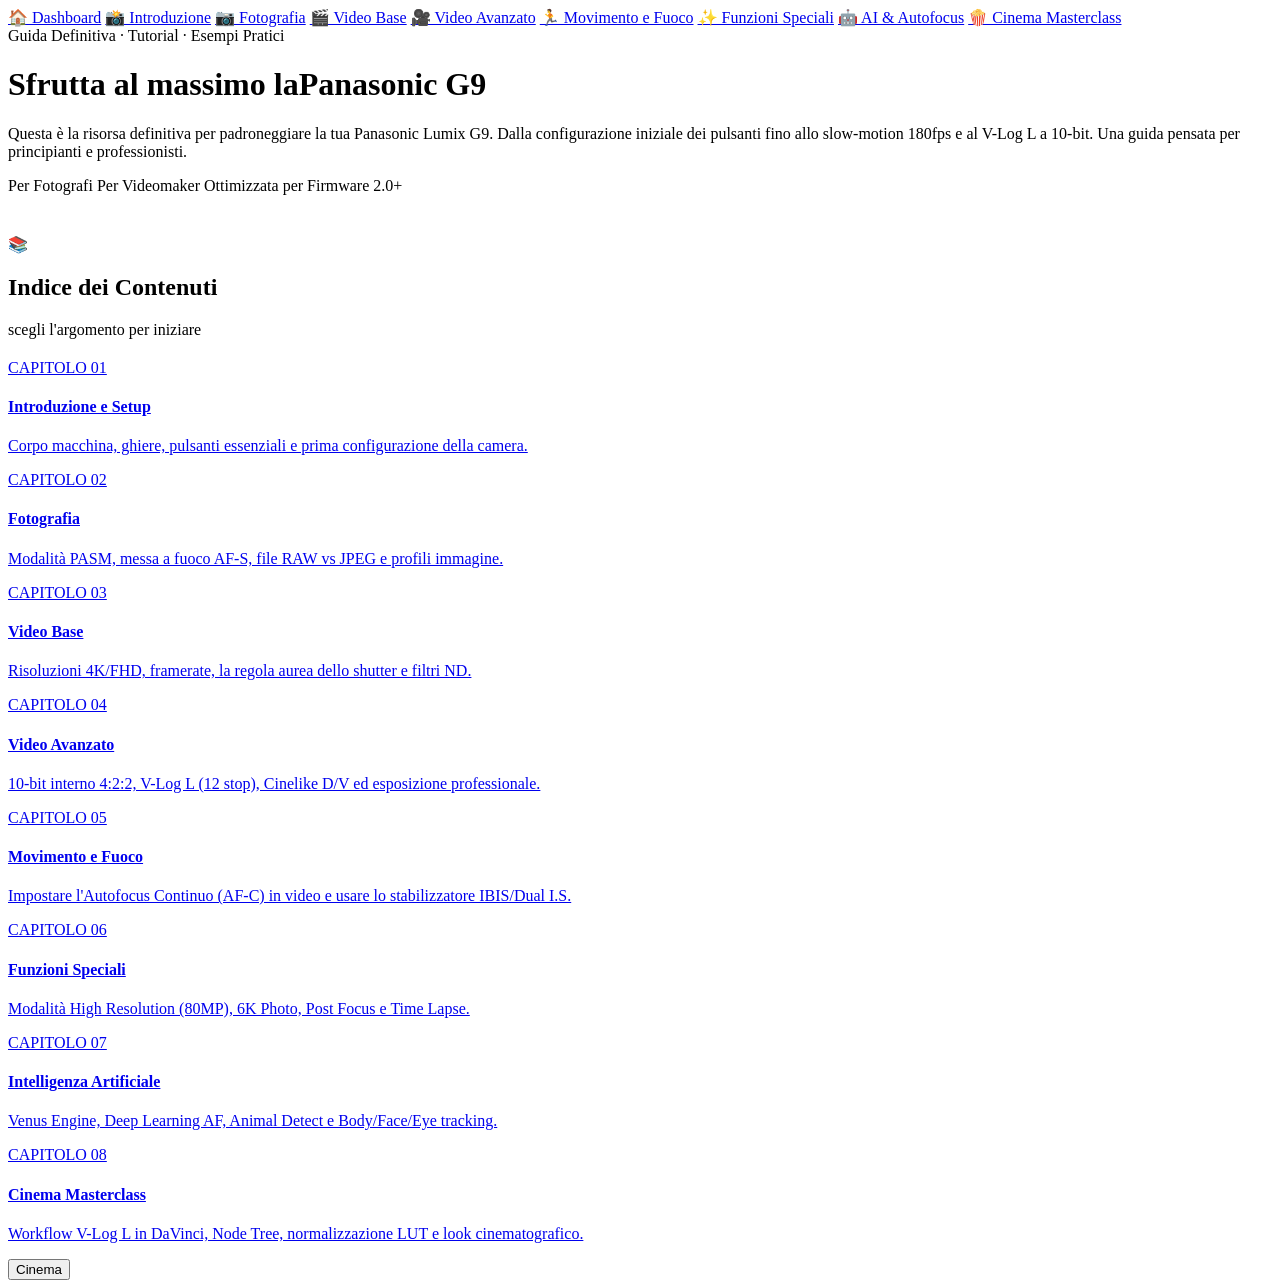
==== commit 9bfd9324: "Add files via upload" ====
--- a/index.html
+++ b/index.html
@@ -3,1629 +3,64 @@
 <head>
 <meta charset="UTF-8">
 <meta name="viewport" content="width=device-width, initial-scale=1.0">
-<title>Manuale Completo Panasonic G9 — Cinema & IA</title>
+<title>Manuale Completo Panasonic G9</title>
 <link rel="preconnect" href="https://fonts.googleapis.com">
 <link rel="preconnect" href="https://fonts.gstatic.com" crossorigin>
-<link href="https://fonts.googleapis.com/css2?family=Bebas+Neue&family=Barlow:wght@300;400;500;600;700&family=IBM+Plex+Mono:wght@400;500;600&family=Atkinson+Hyperlegible:wght@400;700&display=swap" rel="stylesheet">
-<style>
-:root{
-  --bg:#0a0806;
-  --bg2:#120d09;
-  --panel:#1a130d;
-  --panel2:#221811;
-  --line:#352819;
-  --ink:#f6efe4;
-  --muted:#c4b39a;
-  --dim:#8a7558;
-  --amber:#ffb22e;
-  --gold:#ffd479;
-  --teal:#3fd6c4;
-  --crimson:#ff5747;
-  --rust:#e8763a;
-  --film:#f0e6d2;
-  --neo:#7fd17f;
-  --inter:#ffb22e;
-  --pro:#ff5747;
-  --g-amber:rgba(255,178,46,.35);
-  --g-teal:rgba(63,214,196,.32);
-  --g-crimson:rgba(255,87,71,.32);
-}
-/* ===== TEMI SFONDO ===== */
-body[data-theme="notte"]{ --bg:#070a14; --bg2:#0c1322; --panel:#111a2e; --panel2:#16203a; --line:#22304f; }
-body[data-theme="carbone"]{ --bg:#0d0d10; --bg2:#141418; --panel:#1b1b20; --panel2:#232329; --line:#34343d; }
-body[data-theme="foresta"]{ --bg:#08110c; --bg2:#0d1a12; --panel:#13241a; --panel2:#193021; --line:#274a34; }
-body[data-theme="prugna"]{ --bg:#120814; --bg2:#1c0f22; --panel:#261432; --panel2:#311a40; --line:#48285c; }
-body[data-theme="carta"]{ --bg:#f3ead8; --bg2:#ece0c8; --panel:#fbf6ea; --panel2:#f3ead8; --line:#dccaa8; --ink:#2a2018; --muted:#5c4e3a; --dim:#8a7858; }
-body[data-theme="giorno"]{ --bg:#eef1f5; --bg2:#e4e9f0; --panel:#f9fbfd; --panel2:#eef1f5; --line:#d0d7e1; --ink:#1a2230; --muted:#465062; --dim:#7a8499; }
-body{ transition:background-color .45s ease, color .35s ease; }
-*{box-sizing:border-box}
-html{scroll-behavior:smooth}
-body{
-  font-family:'Barlow',sans-serif;
-  font-size: 1.25rem;
-  background:
-    radial-gradient(1100px 600px at 85% -8%, rgba(255,178,46,.12), transparent 58%),
-    radial-gradient(900px 600px at -10% 25%, rgba(63,214,196,.08), transparent 55%),
-    radial-gradient(900px 700px at 50% 130%, rgba(255,87,71,.07), transparent 60%),
-    var(--bg);
-  color:var(--ink);
-  margin:0; padding:0; line-height:1.7;
-  -webkit-font-smoothing:antialiased;
-}
-body::before{
-  content:""; position:fixed; inset:0; pointer-events:none; z-index:0;
-  background-image:url("data:image/svg+xml,%3Csvg xmlns='http://www.w3.org/2000/svg' width='160' height='160'%3E%3Cfilter id='n'%3E%3CfeTurbulence type='fractalNoise' baseFrequency='0.85' numOctaves='2'/%3E%3C/filter%3E%3Crect width='100%25' height='100%25' filter='url(%23n)' opacity='0.04'/%3E%3C/svg%3E");
-}
-body::after{
-  content:""; position:fixed; inset:0; pointer-events:none; z-index:0;
-  background:repeating-linear-gradient(0deg, rgba(255,255,255,.012) 0 1px, transparent 1px 3px);
-}
-.wrap{position:relative; z-index:1; max-width:1060px; margin:0 auto; padding:0 20px 120px}
-
-/* GLOBAL NAV */
-.global-nav {
-  position: sticky; top: 0; z-index: 100;
-  background: var(--bg2); border-bottom: 1px solid var(--line);
-  padding: 12px 20px; font-family: 'IBM Plex Mono', monospace; font-size: 0.95rem;
-}
-.global-nav-inner {
-  max-width: 1060px; margin: 0 auto; display: flex; align-items: center; gap: 18px; flex-wrap: wrap; justify-content: center;
-}
-.global-nav a {
-  color: var(--muted); text-decoration: none; padding: 8px 14px; border-radius: 6px;
-  border: 1px solid transparent; transition: 0.2s;
-}
-.global-nav a:hover, .global-nav a.active {
-  color: var(--amber); background: rgba(255,178,46,0.1); border-color: rgba(255,178,46,0.2);
-}
-
-/* TOP BAR (LOCAL NAV) */
-.topbar{position:sticky; top:0; z-index:50; backdrop-filter:blur(14px);
-  background:var(--bg2); border-bottom:1px solid var(--line)}
-.topbar-inner{max-width:1060px; margin:0 auto; padding:15px 20px; display:flex; align-items:center; gap:16px; flex-wrap:wrap}
-.logo{font-family:'Bebas Neue'; letter-spacing:2px; font-size:1.6rem; display:flex; align-items:center; gap:10px; color:var(--gold)}
-.logo .rec{width:12px; height:12px; border-radius:50%; background:var(--crimson); box-shadow:0 0 14px var(--g-crimson); animation:blink 1.6s infinite}
-@keyframes blink{0%,49%{opacity:1}50%,100%{opacity:.25}}
-.local-nav{display:flex; gap:6px; flex-wrap:wrap; margin-left:auto}
-.local-nav a{font-family:'IBM Plex Mono'; font-size:0.9rem; text-decoration:none; color:var(--muted);
-  padding:8px 12px; border-radius:6px; border:1px solid transparent; transition:.25s}
-.local-nav a:hover{color:var(--ink); border-color:var(--line); background:var(--panel)}
-
-/* HERO */
-.hero{position:relative; margin:40px 0 26px; padding:0; border-radius:20px; overflow:hidden;
-  border:1px solid var(--line); background:linear-gradient(135deg, rgba(255,178,46,.16), rgba(232,118,58,.12) 50%, rgba(63,214,196,.10))}
-.hero-bars{position:absolute; inset:0; background:
-  linear-gradient(180deg, rgba(0,0,0,.55), transparent 18%, transparent 82%, rgba(0,0,0,.55))}
-.hero-in{position:relative; padding:56px 42px 50px}
-.clap{font-family:'IBM Plex Mono'; font-size:0.9rem; letter-spacing:4px; text-transform:uppercase; color:var(--gold); margin-bottom:16px}
-.hero h1{font-family:'Bebas Neue'; font-weight:400; font-size:clamp(3.2rem,9vw,6rem); line-height:.92; margin:0 0 16px; letter-spacing:1px}
-.hero h1 span{display:block; background:linear-gradient(90deg,var(--amber),var(--rust),var(--crimson)); -webkit-background-clip:text; background-clip:text; color:transparent}
-.hero p{max-width:760px; color:var(--muted); font-size:1.3rem; margin:0}
-.hero .meta{display:flex; gap:10px; flex-wrap:wrap; margin-top:28px}
-.chip{font-family:'IBM Plex Mono'; font-size:0.9rem; padding:8px 14px; border-radius:6px; border:1px solid var(--line); background:var(--panel2); color:var(--ink)}
-
-/* DASHBOARD */
-.dash{display:grid; grid-template-columns:repeat(auto-fit,minmax(250px,1fr)); gap:18px; margin:28px 0 10px}
-.tile{display:block; text-decoration:none; color:inherit; position:relative; overflow:hidden;
-  background:linear-gradient(180deg,var(--panel),var(--panel2)); border:1px solid var(--line); border-radius:14px; padding:24px; transition:.3s}
-.tile::before{content:""; position:absolute; left:0; top:0; bottom:0; width:5px; background:var(--amber)}
-.tile:hover{transform:translateY(-5px); border-color:var(--amber); box-shadow:0 16px 36px -20px var(--g-amber)}
-.tile.teal::before{background:var(--teal)} .tile.teal:hover{border-color:var(--teal); box-shadow:0 16px 36px -20px var(--g-teal)}
-.tile.crimson::before{background:var(--crimson)} .tile.crimson:hover{border-color:var(--crimson); box-shadow:0 16px 36px -20px var(--g-crimson)}
-.tile.gold::before{background:var(--gold)} .tile.gold:hover{border-color:var(--gold)}
-.tile .ch{font-family:'IBM Plex Mono'; font-size:0.85rem; color:var(--dim); letter-spacing:2px}
-.tile h4{font-family:'Bebas Neue'; letter-spacing:.5px; margin:10px 0 6px; font-size:1.8rem}
-.tile p{margin:0; font-size:1.15rem; color:var(--muted)}
-
-/* SECTIONS */
-ui-theme{display:none}
-section{margin:62px 0 0; scroll-margin-top:90px}
-.sec-head{display:flex; align-items:flex-end; gap:18px; margin-bottom:28px; border-bottom:1px solid var(--line); padding-bottom:15px}
-.sec-num{font-family:'Bebas Neue'; font-size:4rem; line-height:.8; background:linear-gradient(180deg,var(--amber),var(--rust)); -webkit-background-clip:text; background-clip:text; color:transparent}
-.sec-head h2{font-family:'Bebas Neue'; font-weight:400; letter-spacing:1px; font-size:2.4rem; margin:0}
-.sec-head .sub{font-family:'IBM Plex Mono'; font-size:0.9rem; color:var(--dim); display:block; margin-top:5px; letter-spacing:1px}
-.lead{font-size:1.3rem; color:var(--muted); margin:0 0 28px; max-width:860px}
-
-/* CARDS */
-.card{background:linear-gradient(180deg,var(--panel),rgba(34,24,17,.6)); border:1px solid var(--line); border-left:5px solid var(--amber);
-  border-radius:14px; padding:28px 30px; margin:0 0 22px; transition:.3s}
-.card:hover{transform:translateY(-3px); box-shadow:0 14px 32px -22px var(--g-amber)}
-.card.teal{border-left-color:var(--teal)} .card.teal:hover{box-shadow:0 14px 32px -22px var(--g-teal)}
-.card.crimson{border-left-color:var(--crimson)} .card.crimson:hover{box-shadow:0 14px 32px -22px var(--g-crimson)}
-.card.gold{border-left-color:var(--gold)}
-.card h3{font-family:'Bebas Neue'; letter-spacing:.5px; margin:0 0 8px; font-size:1.9rem}
-.card.amber h3{color:var(--amber)} .card.teal h3{color:var(--teal)} .card.crimson h3{color:var(--crimson)} .card.gold h3{color:var(--gold)}
-.card .desc{color:var(--muted); margin:0 0 10px; font-size:1.25rem}
-
-/* BADGES */
-.badge{display:inline-block; padding:6px 15px; border-radius:6px; font-family:'IBM Plex Mono'; font-size:0.85rem; font-weight:600; margin-bottom:16px; text-transform:uppercase; letter-spacing:1.4px}
-.badge.neo{background:rgba(127,209,127,.15); color:var(--neo); border:1px solid rgba(127,209,127,.4)}
-.badge.inter{background:rgba(255,178,46,.15); color:var(--inter); border:1px solid rgba(255,178,46,.4)}
-.badge.pro{background:rgba(255,87,71,.15); color:var(--pro); border:1px solid rgba(255,87,71,.4)}
-.badge.all{background:rgba(63,214,196,.15); color:var(--teal); border:1px solid rgba(63,214,196,.4)}
-
-/* STEPS */
-ol.steps{counter-reset:c; list-style:none; padding:0; margin:18px 0 0}
-ol.steps li{position:relative; padding-left:52px; margin-bottom:16px; font-size:1.25rem}
-ol.steps li::before{counter-increment:c; content:counter(c); position:absolute; left:0; top:0; width:34px; height:34px; border-radius:8px;
-  display:flex; align-items:center; justify-content:center; font-family:'IBM Plex Mono'; font-weight:600; font-size:0.95rem; color:#1a130d;
-  background:var(--amber); box-shadow:0 0 12px var(--g-amber)}
-.card.teal ol.steps li::before{background:var(--teal); box-shadow:0 0 12px var(--g-teal)}
-.card.crimson ol.steps li::before{background:var(--crimson); box-shadow:0 0 12px var(--g-crimson)}
-.card.gold ol.steps li::before{background:var(--gold)}
-
-ul.dots{padding-left:2px; list-style:none; margin:14px 0}
-ul.dots li{position:relative; padding-left:26px; margin-bottom:12px; color:var(--muted); font-size:1.25rem}
-ul.dots li::before{content:"▸"; position:absolute; left:0; color:var(--amber); font-size:1.2rem}
-
-/* KEYS */
-.k{font-family:'IBM Plex Mono'; font-size:0.95rem; padding:3px 10px; border-radius:5px; background:rgba(255,178,46,.13); border:1px solid rgba(255,178,46,.3); color:var(--gold); white-space:nowrap}
-.km{font-family:'IBM Plex Mono'; font-size:0.95rem; padding:3px 10px; border-radius:5px; background:rgba(255,255,255,.05); border:1px solid var(--line); color:var(--ink)}
-strong{color:var(--ink); font-weight:600}
-em.tip{font-style:normal; color:var(--gold)}
-
-/* DO/DONT */
-.dd{display:grid; grid-template-columns:1fr 1fr; gap:18px; margin:22px 0}
-.dd .col{border-radius:14px; padding:22px; border:1px solid var(--line)}
-.dd .do{background:linear-gradient(180deg,rgba(127,209,127,.09),transparent); border-color:rgba(127,209,127,.32)}
-.dd .dont{background:linear-gradient(180deg,rgba(255,87,71,.09),transparent); border-color:rgba(255,87,71,.32)}
-.dd h5{font-family:'Bebas Neue'; letter-spacing:.5px; margin:0 0 14px; font-size:1.6rem; display:flex; align-items:center; gap:10px}
-.dd .do h5{color:var(--neo)} .dd .dont h5{color:var(--pro)}
-.dd ul{margin:0; padding-left:22px} .dd li{margin-bottom:10px; color:var(--muted); font-size:1.2rem}
-
-/* TABLE */
-.tbl{width:100%; border-collapse:collapse; margin:20px 0; font-size:1.2rem; overflow:hidden; border-radius:10px}
-.tbl th,.tbl td{padding:14px 18px; text-align:left; border-bottom:1px solid var(--line)}
-.tbl th{font-family:'IBM Plex Mono'; font-size:0.85rem; text-transform:uppercase; letter-spacing:1px; color:var(--gold); background:rgba(255,178,46,.06)}
-.tbl tr:hover td{background:rgba(255,255,255,.02)}
-.tbl td:first-child{color:var(--ink); font-weight:500}
-
-/* CALLOUT */
-.callout{display:flex; gap:16px; padding:20px 22px; border-radius:12px; margin:20px 0; align-items:flex-start; font-size:1.25rem}
-.callout.warn{background:rgba(255,178,46,.08); border:1px solid rgba(255,178,46,.32)}
-.callout.danger{background:rgba(255,87,71,.08); border:1px solid rgba(255,87,71,.32)}
-.callout.info{background:rgba(63,214,196,.07); border:1px solid rgba(63,214,196,.3)}
-.callout .ic{font-size:1.5rem; line-height:1}
-.callout b{color:var(--ink)}
-
-/* DIAGRAM */
-.diagram{background:var(--panel2); border:1px solid var(--line); border-radius:14px; padding:26px; margin:24px 0; text-align:center}
-.diagram .cap{font-family:'IBM Plex Mono'; font-size:0.85rem; color:var(--dim); margin-top:16px; letter-spacing:1px}
-.diagram svg{max-width:100%; height:auto}
-
-/* SETTINGS STRIP */
-.strip{display:flex; flex-wrap:wrap; gap:14px; margin:18px 0}
-.set{flex:1; min-width:140px; background:var(--panel2); border:1px solid var(--line); border-radius:10px; padding:16px 18px}
-.set .lbl{font-family:'IBM Plex Mono'; font-size:0.8rem; color:var(--dim); text-transform:uppercase; letter-spacing:1px}
-.set .val{font-family:'Bebas Neue'; font-size:1.7rem; letter-spacing:.5px; color:var(--gold); margin-top:4px}
-
-hr.div{border:none; height:1px; background:var(--line); margin:44px 0}
-.subhead{font-family:'Bebas Neue'; letter-spacing:.5px; font-size:1.7rem; color:var(--ink); margin:36px 0 14px; display:flex; align-items:center; gap:12px}
-.subhead::before{content:""; width:10px; height:10px; border-radius:2px; background:var(--rust); box-shadow:0 0 10px rgba(232,118,58,.5)}
-footer{margin-top:84px; padding:36px 0; border-top:1px solid var(--line); text-align:center; color:var(--dim); font-family:'IBM Plex Mono'; font-size:0.9rem}
-a.toplink{color:var(--gold); text-decoration:none}
-
-@media(max-width:680px){
-  .dd{grid-template-columns:1fr}
-  .hero-in{padding:44px 28px}
-  .sec-num{font-size:3rem}
-  .card{padding:24px 22px}
-  .lead{font-size:1.15rem}
-}
-
-/* ===== TASTO CAMBIA SFONDO ===== */
-#themeBtn{
-  position:fixed; right:24px; bottom:24px; z-index:80;
-  display:flex; align-items:center; gap:10px;
-  font-family:'IBM Plex Mono', monospace; font-size:0.95rem; font-weight:600;
-  color:#1a130d; cursor:pointer; user-select:none;
-  padding:14px 20px; border-radius:999px; border:none;
-  background:linear-gradient(135deg, var(--amber), var(--rust));
-  box-shadow:0 10px 28px -8px var(--g-amber), 0 0 0 1px rgba(0,0,0,.15) inset;
-  transition:transform .2s ease, box-shadow .25s ease;
-}
-#themeBtn:hover{ transform:translateY(-3px) scale(1.03); box-shadow:0 16px 34px -8px var(--g-amber); }
-#themeBtn:active{ transform:translateY(0) scale(.97); }
-#themeBtn .swatch{
-  width:18px; height:18px; border-radius:50%;
-  border:2px solid rgba(0,0,0,.35);
-  background:var(--bg);
-  box-shadow:0 0 0 2px rgba(255,255,255,.4);
-}
-#themeBtn .lbl-name{ font-weight:700; letter-spacing:.5px; }
-@media(max-width:680px){
-  #themeBtn{ right:16px; bottom:16px; padding:12px 16px; font-size:0.85rem; }
-}
-
-html {
-  scroll-behavior: smooth;
-}
-.page-section {
-  padding-top: 80px;
-  margin-top: -40px;
-}
-</style>
-<script>
-  (function() {
-    const themes = [
-      {id: null,        name: 'Cinema'},
-      {id: 'notte',     name: 'Notte'},
-      {id: 'carbone',   name: 'Carbone'},
-      {id: 'foresta',   name: 'Foresta'},
-      {id: 'prugna',    name: 'Prugna'},
-      {id: 'carta',     name: 'Carta'},
-      {id: 'giorno',    name: 'Giorno'}
-    ];
-    let currentThemeId = null;
-    try {
-      currentThemeId = localStorage.getItem('g9-theme');
-    } catch(e) {
-      console.warn("Storage access denied (likely file:// protocol in Safari). Defaulting to standard theme.");
-    }
-    let ti = themes.findIndex(t => t.id === currentThemeId);
-    if (ti === -1) ti = 0;
-    const theme = themes[ti];
-    if (theme.id) document.documentElement.setAttribute('data-theme', theme.id);
-    
-    window.addEventListener('DOMContentLoaded', () => {
-      if (theme.id) document.body.setAttribute('data-theme', theme.id);
-      const nameEl = document.querySelector('#themeBtn .lbl-name');
-      if (nameEl) nameEl.textContent = theme.name;
-      const btn = document.getElementById('themeBtn');
-      if (btn) {
-        btn.addEventListener('click', () => {
-          ti = (ti + 1) % themes.length;
-          const t = themes[ti];
-          if (t.id) {
-            document.body.setAttribute('data-theme', t.id);
-            document.documentElement.setAttribute('data-theme', t.id);
-          } else {
-            document.body.removeAttribute('data-theme');
-            document.documentElement.removeAttribute('data-theme');
-          }
-          try {
-            localStorage.setItem('g9-theme', t.id);
-          } catch(e) {}
-          if (nameEl) nameEl.textContent = t.name;
-        });
-      }
-
-      // ScrollSpy implementation
-      const navLinks = document.querySelectorAll('.global-nav a');
-      const sections = document.querySelectorAll('.page-section');
-      
-      window.addEventListener('scroll', () => {
-        let current = "";
-        const scrollY = window.pageYOffset || window.scrollY || document.documentElement.scrollTop;
-        sections.forEach(section => {
-          const sectionTop = section.offsetTop;
-          if (scrollY >= sectionTop - 150) {
-            current = section.getAttribute('id');
-          }
-        });
-        
-        navLinks.forEach(a => {
-          a.classList.remove('active');
-          if (a.getAttribute('href') === `#${current}`) {
-            a.classList.add('active');
-          }
-        });
-      });
-    });
-  })();
-</script>
+<link href="https://fonts.googleapis.com/css2?family=Bebas+Neue&family=Barlow:wght@300;400;500;600;700&family=IBM+Plex+Mono:wght@400;500;600&display=swap" rel="stylesheet">
+<link rel="stylesheet" href="assets/style.css">
+<script src="assets/script.js" defer></script>
 </head>
 <body>
 
 <div class="global-nav">
   <div class="global-nav-inner">
-    <a href="#dashboard" class="active">🏠 Dashboard</a>
-    <a href="#setup-attrezzatura">🎥 Setup & Attrezzatura</a>
-    <a href="#intelligenza-artificiale">🧠 Intelligenza Artificiale</a>
-    <a href="#look-post">🎬 Look Cinema & Post</a>
-    <a href="#manuale-operativo-sezione">⚙️ Manuale Operativo</a>
+    <a href="index.html">🏠 Dashboard</a>
+    <a href="01-introduzione.html">📸 Introduzione</a>
+    <a href="02-fotografia.html">📷 Fotografia</a>
+    <a href="03-video-base.html">🎬 Video Base</a>
+    <a href="04-video-avanzato.html">🎥 Video Avanzato</a>
+    <a href="05-movimento-fuoco.html">🏃 Movimento e Fuoco</a>
+    <a href="06-funzioni-speciali.html">✨ Funzioni Speciali</a>
+    <a href="07-intelligenza-artificiale.html">🤖 AI & Autofocus</a>
+    <a href="08-cinema-masterclass.html">🍿 Cinema Masterclass</a>
   </div>
 </div>
 
-<!-- ===================== PAGE SECTION: DASHBOARD ===================== -->
-<div id="dashboard" class="page-section">
-  <div class="wrap">
-    <div class="hero">
-      <div class="hero-bars"></div>
-      <div class="hero-in">
-        <div class="clap">🎬 Guida visuale · cruscotto · tutorial · schemi</div>
-        <h1>Gira come al<span>cinema con la G9</span></h1>
-        <p>Dalla prima clip in automatico fino a V-Log L 10-bit e color grading: tutto ciò che serve per trasformare la Panasonic Lumix G9 in una vera macchina da cinema. Una guida unica per principianti, appassionati e professionisti.</p>
-        <div class="meta">
-          <span class="chip">4K 60p</span>
-          <span class="chip">10-bit 4:2:2 interno</span>
-          <span class="chip">V-Log L · 12 stop</span>
-          <span class="chip">VFR 2–180 fps</span>
-          <span class="chip">Dual I.S. 2</span>
-        </div>
+<div class="wrap">
+  <div class="hero">
+    <div class="hero-bars"></div>
+    <div class="hero-in">
+      <div class="clap">Guida Definitiva · Tutorial · Esempi Pratici</div>
+      <h1>Sfrutta al massimo la<span>Panasonic G9</span></h1>
+      <p>Questa è la risorsa definitiva per padroneggiare la tua Panasonic Lumix G9. Dalla configurazione iniziale dei pulsanti fino allo slow-motion 180fps e al V-Log L a 10-bit. Una guida pensata per principianti e professionisti.</p>
+      <div class="meta">
+        <span class="chip">Per Fotografi</span>
+        <span class="chip">Per Videomaker</span>
+        <span class="chip">Ottimizzata per Firmware 2.0+</span>
       </div>
     </div>
+  </div>
 
-    <div class="sec-head" style="margin-top: 40px; margin-bottom: 20px;"><span class="sec-num">🌟</span>
-      <div><h2>Esplora le Sezioni Speciali</h2><span class="sub">guide dettagliate per il tuo setup</span></div>
-    </div>
-    
-    <div class="dash" style="margin-bottom: 40px;">
-      <a class="tile teal" href="#setup-attrezzatura"><div class="ch">EXTRA</div><h4>Cinema Kit Completo</h4><p>Sigma 16mm & 30mm, DJI Mic Mini, Mac M4.</p></a>
-      <a class="tile crimson" href="#intelligenza-artificiale"><div class="ch">EXTRA</div><h4>Intelligenza Artificiale</h4><p>Guida completa al Venus Engine e funzioni AI.</p></a>
-      <a class="tile gold" href="#look-post"><div class="ch">EXTRA</div><h4>Look Cinematografico</h4><p>Profili, Curve Gamma e 80 Megapixel.</p></a>
-      <a class="tile amber" href="#manuale-operativo-sezione"><div class="ch">EXTRA</div><h4>Manuale Operativo</h4><p>Algoritmi e gestione delle eccezioni sul set.</p></a>
-    </div>
+  <div class="sec-head" style="margin-top: 40px; margin-bottom: 20px;"><span class="sec-num">📚</span>
+    <div><h2>Indice dei Contenuti</h2><span class="sub">scegli l'argomento per iniziare</span></div>
+  </div>
 
-    <p class="lead">Questo cruscotto è diviso in <strong>moduli</strong>: tocca una tessera per saltare direttamente alla sezione o scorri per il percorso completo. Ogni argomento ha badge di livello — <span class="badge neo" style="margin:0">Principiante</span> <span class="badge inter" style="margin:0">Intermedio</span> <span class="badge pro" style="margin:0">Pro</span> — così sai subito cosa fa per te.</p>
-
-    <div class="sec-head" style="margin-bottom: 20px;"><span class="sec-num">📚</span>
-      <div><h2>Cruscotto Moduli</h2><span class="sub">scorri o tocca per imparare</span></div>
-    </div>
-
-    <!-- DASHBOARD -->
-    <div class="dash" id="start">
-      <a class="tile amber" href="#mindset"><div class="ch">01</div><h4>Mindset Cinema</h4><p>Cosa rende "cinematografica" un'immagine: i 5 pilastri.</p></a>
-      <a class="tile teal" href="#formati"><div class="ch">02</div><h4>Formati & Setup</h4><p>4K/FHD, 10-bit 4:2:2, bitrate, schede e limiti di registrazione.</p></a>
-      <a class="tile crimson" href="#framerate"><div class="ch">03</div><h4>Frame Rate</h4><p>24/25/30/60p, slow-motion VFR fino a 180fps, quando usarli.</p></a>
-      <a class="tile gold" href="#shutter"><div class="ch">04</div><h4>Regola dei 180°</h4><p>Shutter, motion blur naturale e i filtri ND.</p></a>
-      <a class="tile amber" href="#colore"><div class="ch">05</div><h4>Profili Colore</h4><p>Standard, Cinelike D/V, Like709: quale scegliere e perché.</p></a>
-      <a class="tile teal" href="#vlog"><div class="ch">06</div><h4>V-Log L</h4><p>12 stop di gamma, esposizione corretta e LUT verso Rec.709.</p></a>
-      <a class="tile crimson" href="#esposizione"><div class="ch">07</div><h4>Esposizione Video</h4><p>ISO, WB Kelvin, zebra, waveform e ISO dual native.</p></a>
-      <a class="tile gold" href="#focus"><div class="ch">08</div><h4>Fuoco in Video</h4><p>MF + peaking, pull focus, AF-C e i limiti del DFD in video.</p></a>
-      <a class="tile amber" href="#movimento"><div class="ch">09</div><h4>Movimento</h4><p>Dual I.S., gimbal, slider, panoramiche e camminata.</p></a>
-      <a class="tile teal" href="#audio"><div class="ch">10</div><h4>Audio Cinema</h4><p>Microfoni, livelli, sync e perché l'audio è metà del film.</p></a>
-      <a class="tile crimson" href="#post"><div class="ch">11</div><h4>Post & Grading</h4><p>Workflow LUT, normalizzazione log, look e LUT creativi.</p></a>
-      <a class="tile gold" href="#ricette"><div class="ch">12</div><h4>Ricette Pronte</h4><p>Setup completi copia-incolla per ogni situazione di ripresa.</p></a>
-    </div>
-
-    <!-- ===================== 01 MINDSET ===================== -->
-    <section id="mindset" class="page-section">
-      <div class="sec-head"><span class="sec-num">01</span>
-        <div><h2>Il Mindset Cinematografico</h2><span class="sub">cosa distingue un video da "un film"</span></div></div>
-
-      <p class="lead">Prima dei menu, conta la testa. Un'immagine "cinematografica" non nasce da un singolo settaggio ma dall'incastro di cinque elementi. La G9 ha tutto per ottenerli: il tuo compito è governarli con intenzione.</p>
-
-      <div class="diagram">
-        <svg viewBox="0 0 720 230" xmlns="http://www.w3.org/2000/svg" font-family="IBM Plex Mono, monospace">
-          <g text-anchor="middle">
-            <circle cx="100" cy="80" r="50" fill="rgba(255,178,46,.1)" stroke="#ffb22e"/>
-            <text x="100" y="76" fill="#ffb22e" font-size="11">MOVIMENTO</text>
-            <text x="100" y="92" fill="var(--muted)" font-size="9">lento, motivato</text>
-            <circle cx="260" cy="80" r="50" fill="rgba(63,214,196,.1)" stroke="#3fd6c4"/>
-            <text x="260" y="76" fill="#3fd6c4" font-size="11">SHUTTER</text>
-            <text x="260" y="92" fill="var(--muted)" font-size="9">regola 180°</text>
-            <circle cx="420" cy="80" r="50" fill="rgba(255,87,71,.1)" stroke="#ff5747"/>
-            <text x="420" y="76" fill="#ff5747" font-size="11">COLORE</text>
-            <text x="420" y="92" fill="var(--muted)" font-size="9">coerente</text>
-            <circle cx="580" cy="80" r="50" fill="rgba(255,212,121,.1)" stroke="#ffd479"/>
-            <text x="580" y="76" fill="#ffd479" font-size="11">PROFONDITÀ</text>
-            <text x="580" y="92" fill="var(--muted)" font-size="9">soggetto staccato</text>
-            <circle cx="340" cy="175" r="50" fill="rgba(232,118,58,.12)" stroke="#e8763a"/>
-            <text x="340" y="171" fill="#e8763a" font-size="11">LUCE</text>
-            <text x="340" y="187" fill="var(--muted)" font-size="9">direzione + contrasto</text>
-          </g>
-        </svg>
-        <div class="cap">I 5 pilastri dell'immagine cinematografica · valgono per qualsiasi camera</div>
-      </div>
-
-      <div class="card amber">
-        <span class="badge all">Da interiorizzare</span>
-        <h3>I 5 pilastri, spiegati</h3>
-        <ul class="dots">
-          <li><strong>Movimento lento e motivato:</strong> la camera si muove per una ragione (seguire, rivelare), mai a caso. Meglio un'inquadratura ferma e composta che uno zoom nervoso.</li>
-          <li><strong>Shutter "regola dei 180°":</strong> il mosso naturale del cinema nasce da un tempo di otturazione doppio del frame rate. È la firma del look filmico.</li>
-          <li><strong>Colore coerente:</strong> stesso bilanciamento del bianco e stessa palette tra le clip. Il "salto" di colore tradisce subito l'amatore.</li>
-          <li><strong>Profondità:</strong> separare il soggetto dallo sfondo con diaframmi aperti e/o distanza dà tridimensionalità.</li>
-          <li><strong>Luce con direzione:</strong> non luce piatta frontale, ma luce laterale che scolpisce, con un rapporto tra zone chiare e scure.</li>
-        </ul>
-      </div>
-
-      <div class="callout info"><span class="ic">🎯</span><div><b>La regola d'oro.</b> Il "look cinema" è il 70% composizione + luce + movimento, e solo il 30% impostazioni di camera. La G9 non ti rende regista: ti dà gli strumenti. Studia inquadrature dei film che ami e provale.</div></div>
-    </section>
-
-    <!-- ===================== 02 FORMATI ===================== -->
-    <section id="formati" class="page-section">
-      <div class="sec-head"><span class="sec-num">02</span>
-        <div><h2>Formati, Codec & Setup</h2><span class="sub">il fondamento tecnico delle tue clip</span></div></div>
-
-      <p class="lead">La G9, soprattutto dopo gli aggiornamenti firmware, è una macchina video sorprendentemente capace per la sua categoria. Conoscere i formati ti evita di scoprire i limiti sul set.</p>
-
-      <div class="card teal">
-        <span class="badge all">Cosa può fare la G9</span>
-        <h3>Capacità video chiave</h3>
-        <table class="tbl">
-          <thead><tr><th>Modalità</th><th>Dettaglio</th><th>Note</th></tr></thead>
-          <tbody>
-            <tr><td>4K 60p / 50p</td><td>3840×2160, alta frequenza</td><td>Limite ~10 min per clip</td></tr>
-            <tr><td>4K 30p / 25p / 24p</td><td>10-bit 4:2:2 interno*</td><td>Limite ~29:59 per clip</td></tr>
-            <tr><td>FHD fino a 60p</td><td>10-bit possibile, Long GOP</td><td>Molto dettagliato</td></tr>
-            <tr><td>VFR (slow-mo)</td><td>4K 2–60 fps · FHD 2–180 fps</td><td>Niente audio/AF in VFR</td></tr>
-          </tbody>
-        </table>
-        <p class="desc" style="font-size:.85rem; margin-top:8px">*Il 10-bit 4:2:2 interno a 24/25/30p è arrivato con il firmware 2.0. Tieni il firmware aggiornato.</p>
-      </div>
-
-      <div class="card amber">
-        <span class="badge inter">Cosa significano i numeri</span>
-        <h3>Bit depth e croma in parole semplici</h3>
-        <ul class="dots">
-          <li><strong>8-bit vs 10-bit:</strong> il 10-bit registra molte più sfumature di colore (oltre un miliardo contro ~16 milioni). In grading evita le "fasce" (banding) nei cieli e nelle sfumature. <em class="tip">Per il cinema, punta al 10-bit.</em></li>
-          <li><strong>4:2:0 vs 4:2:2:</strong> il croma 4:2:2 conserva più informazione di colore: meglio per chroma key e grading spinto.</li>
-          <li><strong>Bitrate:</strong> più alto = file più grande ma più qualità. Per il look migliore scegli le opzioni a bitrate più alto disponibili nella modalità che usi.</li>
-        </ul>
-      </div>
-
-      <div class="card crimson">
-        <span class="badge neo">Setup iniziale video</span>
-        <h3>Preparare la G9 per girare</h3>
-        <ol class="steps">
-          <li>Usa una scheda <strong>SD UHS-II V60/V90</strong>: indispensabile per i bitrate alti senza interruzioni.</li>
-          <li>Ruota il selettore sulla <strong>Modalità Filmato Creativo</strong> (icona videocamera).</li>
-          <li>Imposta <span class="km">Formato registrazione</span> e <span class="km">Qualità reg.</span> con la risoluzione/frame rate desiderati.</li>
-          <li>Attiva i <strong>vu-meter audio</strong>, l'<strong>istogramma/waveform</strong> e lo <strong>zebra</strong> sullo schermo.</li>
-          <li>Imposta sistema video coerente con il tuo paese: <strong>PAL</strong> (25/50p, Europa) o <strong>NTSC</strong> (24/30/60p).</li>
-          <li>Porta una <strong>seconda batteria</strong> o un'alimentazione USB: il video consuma molto.</li>
-        </ol>
-      </div>
-
-      <div class="callout warn"><span class="ic">⏱️</span><div><b>Attenzione ai limiti di durata.</b> In 4K 50/60p la registrazione si ferma intorno ai <b>10 minuti</b> per clip; negli altri modi a circa <b>29:59</b>. Per eventi lunghi pianifica le riprese o usa frame rate più bassi.</div></div>
-    </section>
-
-    <!-- ===================== 03 FRAME RATE ===================== -->
-    <section id="framerate" class="page-section">
-      <div class="sec-head"><span class="sec-num">03</span>
-        <div><h2>Frame Rate & Slow Motion</h2><span class="sub">la cadenza dell'immagine</span></div></div>
-
-      <p class="lead">Il frame rate è il numero di fotogrammi al secondo. Determina la "sensazione" del movimento: il cinema vive a 24/25 fps, la TV a 30, lo slow-motion nasce girando ad alta frequenza e riproducendo a velocità normale.</p>
-
-      <div class="card amber">
-        <span class="badge all">La mappa dei frame rate</span>
-        <h3>Quale usare e quando</h3>
-        <table class="tbl">
-          <thead><tr><th>fps</th><th>Sensazione</th><th>Uso ideale</th></tr></thead>
-          <tbody>
-            <tr><td>24p</td><td>Cinema classico</td><td>Narrativa, look filmico, NTSC</td></tr>
-            <tr><td>25p</td><td>Cinema europeo</td><td>Standard PAL, broadcast EU</td></tr>
-            <tr><td>30p</td><td>Naturale, "video"</td><td>Interviste, social, web</td></tr>
-            <tr><td>50/60p</td><td>Fluidissimo</td><td>Sport, action, slow-mo 2×</td></tr>
-            <tr><td>VFR fino a 180p (FHD)</td><td>Slow-mo estremo</td><td>Dettagli, B-roll, gocce, sport</td></tr>
-          </tbody>
-        </table>
-      </div>
-
-      <div class="diagram">
-        <svg viewBox="0 0 700 150" xmlns="http://www.w3.org/2000/svg" font-family="IBM Plex Mono, monospace">
-          <text x="350" y="22" fill="var(--muted)" font-size="11" text-anchor="middle">SLOW MOTION: gira veloce → riproduci a 24/25p</text>
-          <rect x="60" y="50" width="180" height="44" rx="8" fill="rgba(255,87,71,.1)" stroke="#ff5747"/>
-          <text x="150" y="70" fill="#ff5747" font-size="11" text-anchor="middle">Gira a 60 fps</text>
-          <text x="150" y="86" fill="var(--muted)" font-size="9" text-anchor="middle">in 4K</text>
-          <line x1="240" y1="72" x2="320" y2="72" stroke="var(--dim)" stroke-width="2" marker-end="url(#ar)"/>
-          <rect x="320" y="50" width="180" height="44" rx="8" fill="rgba(255,178,46,.1)" stroke="#ffb22e"/>
-          <text x="410" y="70" fill="#ffb22e" font-size="11" text-anchor="middle">Timeline 24/25p</text>
-          <text x="410" y="86" fill="var(--muted)" font-size="9" text-anchor="middle">= 2.5× più lento</text>
-          <line x1="500" y1="72" x2="580" y2="72" stroke="var(--dim)" stroke-width="2" marker-end="url(#ar)"/>
-          <rect x="560" y="50" width="120" height="44" rx="8" fill="rgba(63,214,196,.1)" stroke="#3fd6c4"/>
-          <text x="620" y="74" fill="#3fd6c4" font-size="11" text-anchor="middle">Effetto fluido</text>
-          <defs><marker id="ar" markerWidth="8" markerHeight="8" refX="6" refY="4" orient="auto"><path d="M0,0 L8,4 L0,8" fill="var(--dim)"/></marker></defs>
-        </svg>
-        <div class="cap">La logica dello slow-motion · più fps in ripresa, meno fps in riproduzione</div>
-      </div>
-
-      <div class="card teal">
-        <span class="badge inter">Tutorial · slow-motion VFR</span>
-        <h3>Girare uno slow-motion sulla G9</h3>
-        <ol class="steps">
-          <li>In Modalità Filmato Creativo entra in <span class="km">Frequenza fotogrammi variabile (VFR)</span> e attivala.</li>
-          <li>Imposta la frequenza di ripresa: es. <span class="k">120 fps</span> in FHD per uno slow-mo morbido a 4-5×.</li>
-          <li>Imposta lo shutter coerente con il frame rate di ripresa (per 120 fps, ~1/250 s).</li>
-          <li>Aggiungi luce: ad alti fps serve molta luce perché lo shutter è veloce.</li>
-          <li><strong>Ricorda:</strong> in VFR <em class="tip">non c'è audio né autofocus</em>. Metti a fuoco in MF e registra l'audio a parte se serve.</li>
-        </ol>
-      </div>
-
-      <div class="callout warn"><span class="ic">🌍</span><div><b>Coerenza PAL/NTSC.</b> Non mescolare 25p e 30p (o 24p e 25p) nello stesso progetto: in montaggio crea micro-scatti. Scegli un sistema e restaci. In Europa il default sano è <b>25p / 50p</b>.</div></div>
-    </section>
-
-    <!-- ===================== 04 SHUTTER 180 ===================== -->
-    <section id="shutter" class="page-section">
-      <div class="sec-head"><span class="sec-num">04</span>
-        <div><h2>La Regola dei 180°</h2><span class="sub">il segreto del motion blur cinematografico</span></div></div>
-
-      <p class="lead">È la regola più importante e più ignorata. Il mosso morbido e naturale del cinema nasce impostando il <strong>tempo di otturazione al doppio del frame rate</strong>. Sbagliarlo rende il video "strano": o troppo fluido e finto, o troppo a scatti.</p>
-
-      <div class="diagram">
-        <svg viewBox="0 0 700 180" xmlns="http://www.w3.org/2000/svg" font-family="IBM Plex Mono, monospace">
-          <text x="350" y="22" fill="#ffd479" font-size="13" text-anchor="middle">SHUTTER ≈ FRAME RATE × 2</text>
-          <g text-anchor="middle">
-            <rect x="60" y="55" width="170" height="80" rx="10" fill="rgba(255,178,46,.08)" stroke="#ffb22e"/>
-            <text x="145" y="82" fill="#ffb22e" font-size="13">24/25p</text>
-            <text x="145" y="106" fill="var(--ink)" font-size="16">→ 1/50 s</text>
-            <text x="145" y="126" fill="#7fd17f" font-size="9">mosso naturale ✓</text>
-            <rect x="265" y="55" width="170" height="80" rx="10" fill="rgba(63,214,196,.08)" stroke="#3fd6c4"/>
-            <text x="350" y="82" fill="#3fd6c4" font-size="13">30p</text>
-            <text x="350" y="106" fill="var(--ink)" font-size="16">→ 1/60 s</text>
-            <text x="350" y="126" fill="#7fd17f" font-size="9">naturale ✓</text>
-            <rect x="470" y="55" width="170" height="80" rx="10" fill="rgba(255,87,71,.08)" stroke="#ff5747"/>
-            <text x="555" y="82" fill="#ff5747" font-size="13">50/60p</text>
-            <text x="555" y="106" fill="var(--ink)" font-size="16">→ 1/100–125 s</text>
-            <text x="555" y="126" fill="#7fd17f" font-size="9">fluido ✓</text>
-          </g>
-        </svg>
-        <div class="cap">Tabella shutter · imposta sempre il doppio (circa) del frame rate</div>
-      </div>
-
-      <div class="card amber">
-        <span class="badge inter">Il problema della luce esterna</span>
-        <h3>Perché ti servono i filtri ND</h3>
-        <p class="desc">All'aperto, con shutter fisso a 1/50 e diaframma aperto per lo sfondo sfocato, l'immagine è troppo luminosa. La tentazione è alzare lo shutter — ma <strong>perderesti il mosso cinematografico</strong>.</p>
-        <ul class="dots">
-          <li>La soluzione corretta è un <strong>filtro ND</strong> (densità neutra): occhiali da sole per l'obiettivo. Riduce la luce senza toccare shutter né diaframma.</li>
-          <li>Un <strong>ND variabile</strong> (es. ND2–ND400) è comodissimo: regoli la densità ruotando l'anello fino a esporre bene a 1/50.</li>
-          <li>Tieni gli ISO al minimo nativo e lascia che sia l'ND a gestire la luce in eccesso.</li>
-        </ul>
-      </div>
-
-      <div class="callout danger"><span class="ic">🚫</span><div><b>L'errore da non fare.</b> Mettere lo shutter a 1/2000 per "congelare" tutto in un video parlato: il risultato è il tipico effetto "soap opera/videogioco" a scatti. A meno che tu non voglia un look stilizzato (es. scene d'azione tese), resta sulla regola dei 180°.</div></div>
-    </section>
-
-    <!-- ===================== 05 COLORE ===================== -->
-    <section id="colore" class="page-section">
-      <div class="sec-head"><span class="sec-num">05</span>
-        <div><h2>Profili Colore (Photo Style)</h2><span class="sub">la base del tuo look</span></div></div>
-
-      <p class="lead">La G9 offre diversi profili immagine ("Stili Foto") che cambiano contrasto e saturazione di partenza. Scegliere il profilo giusto significa decidere quanto lavoro vuoi fare in post — e quanta libertà avere.</p>
-
-      <div class="card amber">
-        <span class="badge all">I profili che contano per il video</span>
-        <h3>Quale scegliere</h3>
-        <table class="tbl">
-          <thead><tr><th>Profilo</th><th>Caratteristica</th><th>Per chi</th></tr></thead>
-          <tbody>
-            <tr><td>Standard / Natural</td><td>Pronto all'uso, contrasto medio</td><td>Principianti, nessun grading</td></tr>
-            <tr><td>Cinelike D</td><td>Piatto, priorità gamma dinamica</td><td>Grading leggero/medio</td></tr>
-            <tr><td>Cinelike V</td><td>Piatto, più contrasto/saturazione</td><td>Look cinema con meno post</td></tr>
-            <tr><td>Like709</td><td>Curva broadcast, alte luci protette</td><td>Pronto, semi-pro</td></tr>
-            <tr><td>V-Log L*</td><td>Massima gamma (12 stop), molto piatto</td><td>Pro, grading completo</td></tr>
-          </tbody>
-        </table>
-        <p class="desc" style="font-size:.85rem; margin-top:8px">*V-Log L richiede l'upgrade a pagamento — vedi sezione dedicata.</p>
-      </div>
-
-      <div class="diagram">
-        <svg viewBox="0 0 700 170" xmlns="http://www.w3.org/2000/svg" font-family="IBM Plex Mono, monospace">
-          <text x="350" y="20" fill="var(--muted)" font-size="11" text-anchor="middle">↑ più piatto = più libertà in post, ma più lavoro</text>
-          <rect x="40" y="45" width="620" height="26" rx="6" fill="url(#grad1)"/>
-          <defs><linearGradient id="grad1" x1="0" x2="1"><stop offset="0" stop-color="#7fd17f"/><stop offset="0.5" stop-color="#ffb22e"/><stop offset="1" stop-color="#ff5747"/></linearGradient></defs>
-          <text x="90" y="105" fill="#7fd17f" font-size="10" text-anchor="middle">Standard</text>
-          <text x="90" y="120" fill="var(--dim)" font-size="8" text-anchor="middle">zero post</text>
-          <text x="260" y="105" fill="#ffd479" font-size="10" text-anchor="middle">Cinelike D/V</text>
-          <text x="260" y="120" fill="var(--dim)" font-size="8" text-anchor="middle">post leggero</text>
-          <text x="440" y="105" fill="#ffb22e" font-size="10" text-anchor="middle">Like709</text>
-          <text x="440" y="120" fill="var(--dim)" font-size="8" text-anchor="middle">broadcast</text>
-          <text x="610" y="105" fill="#ff5747" font-size="10" text-anchor="middle">V-Log L</text>
-          <text x="610" y="120" fill="var(--dim)" font-size="8" text-anchor="middle">grading pieno</text>
-        </svg>
-        <div class="cap">Lo spettro dei profili · da "pronto" (sinistra) a "massima libertà" (destra)</div>
-      </div>
-
-      <div class="card teal">
-        <span class="badge neo">Consiglio per principianti</span>
-        <h3>Non partire da V-Log!</h3>
-        <p class="desc">Il log è potente ma richiede esposizione precisa e grading. Se sei all'inizio:</p>
-        <ul class="dots">
-          <li>Parti da <strong>Cinelike D</strong> con contrasto e nitidezza leggermente abbasati: look morbido e gradevole con grading minimo.</li>
-          <li>Oppure <strong>Standard</strong> con saturazione −1 e contrasto −1 per un'immagine pulita pronta da pubblicare.</li>
-          <li>Quando padroneggi esposizione e montaggio, allora passa a V-Log L per spremere la massima gamma dinamica.</li>
-        </ul>
-      </div>
-
-      <div class="card crimson">
-        <span class="badge inter">Settaggi fini del profilo</span>
-        <h3>Regola contrasto, nitidezza, NR</h3>
-        <ul class="dots">
-          <li><strong>Nitidezza (Sharpness) bassa o negativa:</strong> l'eccesso di sharpening digitale rende l'immagine "croccante" e finta. Riducila per un look più organico/filmico.</li>
-          <li><strong>Riduzione rumore (NR) bassa:</strong> troppa NR impasta i dettagli. Tienila contenuta e gestisci il rumore in post.</li>
-          <li><strong>Saturazione moderata:</strong> i colori troppo carichi tradiscono il "video". Il cinema tende a palette più controllate.</li>
-        </ul>
-      </div>
-    </section>
-
-    <!-- ===================== 06 V-LOG L ===================== -->
-    <section id="vlog" class="page-section">
-      <div class="sec-head"><span class="sec-num">06</span>
-        <div><h2>V-Log L — Massima Gamma Dinamica</h2><span class="sub">il profilo dei professionisti</span></div></div>
-
-      <p class="lead">V-Log L è un profilo logaritmico che porta la gamma dinamica della G9 <strong>da circa 10 a 12 stop</strong>, registrando un'immagine molto piatta e desaturata che conserva enorme dettaglio nelle alte e basse luci. Sulla G9 si attiva con un <strong>upgrade firmware a pagamento</strong>.</p>
-
-      <div class="diagram">
-        <svg viewBox="0 0 700 200" xmlns="http://www.w3.org/2000/svg" font-family="IBM Plex Mono, monospace">
-          <text x="350" y="20" fill="#3fd6c4" font-size="11" text-anchor="middle">V-LOG cattura più dettaglio agli estremi</text>
-          <line x1="80" y1="170" x2="640" y2="170" stroke="var(--line)"/>
-          <line x1="80" y1="40" x2="80" y2="170" stroke="var(--line)"/>
-          <text x="360" y="192" fill="var(--dim)" font-size="9" text-anchor="middle">luce in scena →</text>
-          <path d="M80,160 C200,120 260,55 360,50 L640,50" fill="none" stroke="#ff5747" stroke-width="2.5"/>
-          <text x="560" y="42" fill="#ff5747" font-size="9">Standard (taglia le luci)</text>
-          <path d="M80,150 C260,110 460,80 640,68" fill="none" stroke="#3fd6c4" stroke-width="2.5"/>
-          <text x="540" y="84" fill="#3fd6c4" font-size="9">V-Log L (recupera)</text>
-        </svg>
-        <div class="cap">Curva concettuale · il log "comprime" le alte luci invece di tagliarle</div>
-      </div>
-
-      <div class="card teal">
-        <span class="badge pro">Tutorial · esporre V-Log L correttamente</span>
-        <h3>La regola: esponi sul grigio medio</h3>
-        <p class="desc">L'esposizione corretta di un profilo logaritmico è scientifica:</p>
-        <ol class="steps">
-          <li>Attiva lo <strong>zebra</strong> e impostalo al <span class="k">75%</span> per controllare le alte luci.</li>
-          <li>Esponi così che le alte luci importanti tocchino lo zebra senza "bruciarsi".</li>
-          <li>Per ridurre il rumore puoi <strong>sovraesporre leggermente</strong> (1/2–1 stop) e riportare giù in post (tecnica ETTR).</li>
-          <li>Usa the <strong>waveform</strong> per leggere i livelli con precisione.</li>
-          <li>Applica una <strong>LUT di monitoraggio</strong> sullo schermo per vedere un'anteprima "normale" mentre giri piatto.</li>
-        </ol>
-      </div>
-
-      <div class="dd">
-        <div class="col do">
-          <h5>✅ Usa V-Log L se</h5>
-          <ul>
-            <li>Giri in 10-bit e farai grading in post.</li>
-            <li>Hai scene ad alto contrasto (controluce, finestre, tramonti).</li>
-            <li>Sai esporre con zebra/waveform e cartoncino grigio.</li>
-            <li>Vuoi la massima coerenza con altre camere Panasonic.</li>
-          </ul>
-        </div>
-        <div class="col dont">
-          <h5>⛔ Evitalo se</h5>
-          <ul>
-            <li>Giri in 8-bit: il log in 8-bit fa banding e rumore (preferisci Cinelike).</li>
-            <li>Non hai tempo/voglia di gradare ogni clip.</li>
-            <li>Sei alle prime armi con l'esposizione.</li>
-            <li>Consegni subito senza passaggio in software di editing.</li>
-          </ul>
-        </div>
-      </div>
-
-      <div class="callout warn"><span class="ic">📉</span><div><b>Log + 8-bit = problemi.</b> Il vantaggio del log si esprime con il 10-bit. Sulla G9 assicurati di registrare in 10-bit 4:2:2 (24/25/30p) quando usi V-Log L. In 8-bit, Cinelike D dà risultati più puliti.</div></div>
-    </section>
-
-    <!-- ===================== 07 ESPOSIZIONE ===================== -->
-    <section id="esposizione" class="page-section">
-      <div class="sec-head"><span class="sec-num">07</span>
-        <div><h2>Esposizione & Colore in Ripresa</h2><span class="sub">ISO, bilanciamento bianco, strumenti</span></div></div>
-
-      <p class="lead">In video, una volta fissati shutter e diaframma, restano due leve per la luce: <strong>ISO</strong> e <strong>filtri ND</strong>. Aggiungi un bilanciamento del bianco coerente e gli strumenti di lettura, e l'immagine è sotto controllo.</p>
-
-      <div class="card amber">
-        <span class="badge inter">Tutorial · esporre in M</span>
-        <h3>L'ordine giusto delle operazioni</h3>
-        <ol class="steps">
-          <li>Imposta il <strong>frame rate</strong> (es. 25p) e lo <strong>shutter</strong> (1/50).</li>
-          <li>Scegli il <strong>diaframma</strong> per la profondità di campo desiderata.</li>
-          <li>Imposta l'<strong>ISO</strong>: parti dal valore nativo più basso e alza solo se serve.</li>
-          <li>Se all'aperto è troppo luminoso, riduci la luce con il <strong>filtro ND</strong>, non con lo shutter.</li>
-          <li>Controlla con <strong>waveform/istogramma</strong> e zebra: niente alte luci bruciate.</li>
-        </ol>
-      </div>
-
-      <div class="card teal">
-        <span class="badge pro">ISO & rumore</span>
-        <h3>Sfrutta gli ISO base</h3>
-        <ul class="dots">
-          <li>In V-Log L l'ISO base parte più alto: tienilo presente per minimizzare il rumore.</li>
-          <li>In condizioni di luce scarsa, prima di alzare gli ISO valuta di aprire il diaframma o aggiungere luce.</li>
-          <li><strong>ISO Auto in video?</strong> Meglio <strong>ISO manuale</strong>: l'auto può far "pompare" la luminosità in modo indesiderato.</li>
-        </ul>
-      </div>
-
-      <div class="card crimson">
-        <span class="badge all">Bilanciamento del bianco</span>
-        <h3>Imposta i Kelvin a mano</h3>
-        <p class="desc">Il WB automatico cambia tra una clip e l'altra creando "salti" di colore in montaggio.</p>
-        <ul class="dots">
-          <li>Imposta il <strong>WB manuale in Kelvin</strong>: ~5600K luce diurna, ~3200K luce tungsteno.</li>
-          <li>Per coerenza assoluta usa un <strong>cartoncino grigio</strong> all'inizio di ogni scena.</li>
-        </ul>
-      </div>
-
-      <div class="card gold">
-        <span class="badge inter">Gli strumenti di lettura</span>
-        <h3>Zebra, Waveform, Peaking</h3>
-        <div class="strip">
-          <div class="set"><div class="lbl">Zebra</div><div class="val">Alte luci</div></div>
-          <div class="set"><div class="lbl">Waveform</div><div class="val">Livelli</div></div>
-          <div class="set"><div class="lbl">Istogramma</div><div class="val">Distribuz.</div></div>
-          <div class="set"><div class="lbl">Peaking</div><div class="val">Fuoco</div></div>
-        </div>
-        <ul class="dots">
-          <li><strong>Zebra:</strong> strisce sulle zone troppo chiare. Impostala su 95-100% per i bianchi puri, o 70-75% per misurare la pelle/grigio in V-Log.</li>
-          <li><strong>Waveform monitor:</strong> grafico dei livelli di luminanza. Lo strumento più affidabile per esporre con precisione.</li>
-          <li>Attivali da <span class="km">MENU ▸ Custom ▸ Monitor / Display</span> e assegnali a un tasto Fn.</li>
-        </ul>
-      </div>
-    </section>
-
-    <!-- ===================== 08 FOCUS ===================== -->
-    <section id="focus" class="page-section">
-      <div class="sec-head"><span class="sec-num">08</span>
-        <div><h2>Messa a Fuoco in Video</h2><span class="sub">il DFD e perché spesso conviene il manuale</span></div></div>
-
-      <p class="lead">In video la messa a fuoco è critica: un fuoco che "balla" rovina la ripresa. La G9 usa il sistema <strong>DFD a contrasto + AI</strong>, ottimo per le foto, ma in video può "pulsare" inseguendo i soggetti. Conoscere quando affidarsi all'AF e quando passare al manuale fa la differenza.</p>
-
-      <div class="card amber">
-        <span class="badge all">AF-C in video: pro e contro</span>
-        <h3>Quando l'autofocus continuo va bene</h3>
-        <ul class="dots">
-          <li><strong>Funziona bene:</strong> soggetto singolo, buona luce, ottica nativa Panasonic, movimento prevedibile.</li>
-          <li><strong>Regola la velocità AF e la sensibilità di tracking</strong> nel menu video: rallentare l'AF rende i cambi di fuoco più "cinematografici".</li>
-          <li><strong>Sbaglia:</strong> luce scarsa, basso contrasto. In questi casi passa al manuale.</li>
-        </ul>
-      </div>
-
-      <div class="card teal">
-        <span class="badge pro">Tutorial · fuoco manuale + peaking</span>
-        <h3>Il metodo più affidabile</h3>
-        <ol class="steps">
-          <li>Passa a <strong>MF</strong>. Attiva il <strong>focus peaking</strong>: i bordi a fuoco si colorano.</li>
-          <li>Usa l'<strong>ingrandimento</strong> (focus assist) per verificare il fuoco prima di registrare.</li>
-          <li>Per un <strong>pull focus</strong>: segna due punti di fuoco e ruota lentamente la ghiera durante la ripresa.</li>
-          <li>Con soggetti fermi (intervista), <strong>blocca il fuoco</strong> e non toccarlo per evitare pulsazioni indesiderate.</li>
-        </ol>
-      </div>
-
-      <div class="callout danger"><span class="ic">🎯</span><div><b>Profondità di campo sottile.</b> Con ottiche luminose a f/1.4–2 in 4K, basta un piccolo spostamento per uscire dal fuoco. Per le interviste statiche valuta f/2.8–4 per avere più margine.</div></div>
-    </section>
-
-    <!-- ===================== 09 MOVIMENTO ===================== -->
-    <section id="movimento" class="page-section">
-      <div class="sec-head"><span class="sec-num">09</span>
-        <div><h2>Movimento & Stabilizzazione</h2><span class="sub">come muovere la camera senza nausea</span></div></div>
-
-      <p class="lead">La G9 ha uno dei migliori stabilizzatori sul sensore della categoria: il <strong>Dual I.S. 2 a 5 assi</strong>. Permette riprese a mano libera sorprendentemente stabili.</p>
-
-      <div class="card amber">
-        <span class="badge inter">Stabilizzazione</span>
-        <h3>I.S., E-Stabilization e ottiche</h3>
-        <ul class="dots">
-          <li>Con ottiche Panasonic stabilizzate: lavora il <strong>Dual I.S. 2</strong> (sensore + obiettivo).</li>
-          <li>Con ottiche non stabilizzate (es. i tuoi Sigma): lavora solo l'<strong>IBIS del corpo</strong>, comunque eccezionale.</li>
-          <li>Attiva l'<strong>E-Stabilization (elettronica)</strong> per camminare: ritaglia un po' l'immagine ma compensa il passo.</li>
-          <li>Inserisci a mano la <strong>lunghezza focale</strong> per ottiche manuali/adattate, così l'IBIS sa quanto compensare.</li>
-        </ul>
-      </div>
-
-      <div class="card teal">
-        <span class="badge all">Tecniche di ripresa</span>
-        <h3>I movimenti del linguaggio cinema</h3>
-        <table class="tbl">
-          <thead><tr><th>Movimento</th><th>Come</th><th>Quando</th></tr></thead>
-          <tbody>
-            <tr><td>Statico</td><td>Treppiede, camera ferma</td><td>Dialoghi, interviste</td></tr>
-            <tr><td>Pan / Tilt</td><td>Testa fluida, lento e costante</td><td>Rivelare un ambiente</td></tr>
-            <tr><td>Carrello (dolly)</td><td>Slider o gimbal in avanti/lato</td><td>Avvicinarsi</td></tr>
-            <tr><td>Handheld</td><td>IBIS + ninja walk</td><td>Energia, stile documentaristico</td></tr>
-            <tr><td>Gimbal</td><td>Stabilizzatore motorizzato</td><td>Movimenti fluidi complessi</td></tr>
-          </tbody>
-        </table>
-      </div>
-
-      <div class="card crimson">
-        <span class="badge inter">Camminare senza gimbal</span>
-        <h3>La tecnica del "ninja walk"</h3>
-        <ol class="steps">
-          <li>Piega leggermente le <strong>ginocchia</strong> e cammina rollando dal tallone alla punta.</li>
-          <li>Tieni i <strong>gomiti aderenti al corpo</strong>, la camera vicina al petto.</li>
-          <li><strong>Espira</strong> lentamente mentre cammini per ridurre i sobbalzi.</li>
-        </ol>
-      </div>
-
-      <div class="callout warn"><span class="ic">📐</span><div><b>Treppiede = stabilizzazione OFF.</b> Su cavalletto disattiva l'I.S. per evitare micro-derive del sensore. Riattivalo solo a mano libera.</div></div>
-    </section>
-
-    <!-- ===================== 10 AUDIO ===================== -->
-    <section id="audio" class="page-section">
-      <div class="sec-head"><span class="sec-num">10</span>
-        <div><h2>Audio — Metà del Film</h2><span class="sub">il pubblico perdona l'immagine, non il suono</span></div></div>
-
-      <p class="lead">Un'immagine mediocre con audio pulito è guardabile; un'immagine bellissima con audio scadente è insostenibile. Sfrutta l'ingresso 3.5 mm e i vu-meter della tua G9.</p>
-
-      <div class="card amber">
-        <span class="badge all">Scegliere il microfono</span>
-        <h3>Shotgun, wireless o registratore</h3>
-        <table class="tbl">
-          <thead><tr><th>Tipo</th><th>Quando</th><th>Esempio</th></tr></thead>
-          <tbody>
-            <tr><td>Shotgun on-camera</td><td>Soggetto vicino, B-roll, ambiente</td><td>Sennheiser MKE 400</td></tr>
-            <tr><td>Wireless lavalier</td><td>Soggetto lontano, interviste</td><td>DJI Mic Mini</td></tr>
-            <tr><td>Registratore esterno</td><td>Massima qualità, sync in post</td><td>Zoom, Tascam</td></tr>
-          </tbody>
-        </table>
-      </div>
-
-      <div class="card teal">
-        <span class="badge inter">Tutorial · livelli audio corretti</span>
-        <h3>La regola dei vu-meter</h3>
-        <ol class="steps">
-          <li>Collega il microfono al jack 3.5 mm e attiva i <strong>vu-meter</strong> sullo schermo.</li>
-          <li>Regola il <strong>livello di registrazione</strong> affinché il parlato oscilli tra <span class="k">−12 e −6 dB</span>.</li>
-          <li>I preamp della G9 sono rumorosi: meglio <strong>dare segnale forte dal microfono</strong> (es. DJI Mic Mini) e tenere il gain camera basso (es. -6 dB).</li>
-          <li><strong>Monitora in cuffia</strong> per accorgerti subito di interferenze o fruscii.</li>
-        </ol>
-      </div>
-
-      <div class="dd">
-        <div class="col do">
-          <h5>✅ Fai così</h5>
-          <ul>
-            <li>Avvicina il microfono alla sorgente.</li>
-            <li>Usa il deadcat all'aperto.</li>
-            <li>Registra il "silenzio ambiente" di sicurezza.</li>
-          </ul>
-        </div>
-        <div class="col dont">
-          <h5>⛔ Evita</h5>
-          <ul>
-            <li>Non spingere il gain camera al massimo.</li>
-            <li>Non affidarti al microfono interno per il parlato primario.</li>
-            <li>Non registrare mai senza monitorare in cuffia.</li>
-          </ul>
-        </div>
-      </div>
-    </section>
-
-    <!-- ===================== 11 POST ===================== -->
-    <section id="post" class="page-section">
-      <div class="sec-head"><span class="sec-num">11</span>
-        <div><h2>Post-produzione & Color Grading</h2><span class="sub">dove l'immagine prende vita</span></div></div>
-
-      <p class="lead">Il file che esce dalla fotocamera in V-Log è solo il "negativo". Il look finale nasce in montaggio.</p>
-
-      <div class="diagram">
-        <svg viewBox="0 0 720 130" xmlns="http://www.w3.org/2000/svg" font-family="IBM Plex Mono, monospace">
-          <g text-anchor="middle">
-            <rect x="20" y="45" width="140" height="44" rx="8" fill="rgba(255,87,71,.1)" stroke="#ff5747"/>
-            <text x="90" y="64" fill="#ff5747" font-size="10">Clip V-Log</text>
-            <text x="90" y="80" fill="var(--muted)" font-size="8">piatta, desaturata</text>
-            <line x1="160" y1="67" x2="200" y2="67" stroke="var(--dim)" stroke-width="2" marker-end="url(#a2)"/>
-            <rect x="200" y="45" width="140" height="44" rx="8" fill="rgba(255,178,46,.1)" stroke="#ffb22e"/>
-            <text x="270" y="64" fill="#ffb22e" font-size="10">Normalizza</text>
-            <text x="270" y="80" fill="var(--muted)" font-size="8">LUT → Rec.709</text>
-            <line x1="340" y1="67" x2="380" y2="67" stroke="var(--dim)" stroke-width="2" marker-end="url(#a2)"/>
-            <rect x="380" y="45" width="140" height="44" rx="8" fill="rgba(63,214,196,.1)" stroke="#3fd6c4"/>
-            <text x="450" y="64" fill="#3fd6c4" font-size="10">Bilancia</text>
-            <text x="450" y="80" fill="var(--muted)" font-size="8">esposiz. + WB + pelle</text>
-            <line x1="520" y1="67" x2="560" y2="67" stroke="var(--dim)" stroke-width="2" marker-end="url(#a2)"/>
-            <rect x="560" y="45" width="140" height="44" rx="8" fill="rgba(255,212,121,.12)" stroke="#ffd479"/>
-            <text x="630" y="64" fill="#ffd479" font-size="10">Look creativo</text>
-            <text x="630" y="80" fill="var(--muted)" font-size="8">LUT + grana</text>
-          </g>
-          <defs><marker id="a2" markerWidth="8" markerHeight="8" refX="6" refY="4" orient="auto"><path d="M0,0 L8,4 L0,8" fill="var(--dim)"/></marker></defs>
-        </svg>
-        <div class="cap">Il flusso di grading · ogni passaggio su un "nodo" separato</div>
-      </div>
-
-      <div class="card amber">
-        <span class="badge pro">Tutorial · grading di una clip V-Log</span>
-        <h3>Da log a immagine finita</h3>
-        <ol class="steps">
-          <li><strong>Normalizza:</strong> Applica una conversione da V-Log a Rec.709 tramite LUT tecnica o Color Space Transform.</li>
-          <li><strong>Bilancia:</strong> Regola esposizione, contrasto e saturazione iniziale.</li>
-          <li><strong>Pelle:</strong> Ottimizza i toni dell'incarnato (un piccolo shift verso l'arancio compensa la tendenza al magenta della G9).</li>
-          <li><strong>Creatività:</strong> Aggiungi il look finale (LUT creativa, grana pellicola) su un nodo dedicato a fine catena.</li>
-        </ol>
-      </div>
-
-      <div class="card teal">
-        <span class="badge inter">Strumenti consigliati</span>
-        <h3>DaVinci Resolve</h3>
-        <p class="desc">Resolve è lo standard indiscusso per la correzione colore. Sfrutta il tracciamento maschere e gli strumenti avanzati per far splendere il girato 10-bit della fotocamera.</p>
-      </div>
-    </section>
-
-    <!-- ===================== 12 RICETTE ===================== -->
-    <section id="ricette" class="page-section">
-      <div class="sec-head"><span class="sec-num">12</span>
-        <div><h2>Ricette Pronte all'Uso</h2><span class="sub">setup completi per ogni situazione</span></div></div>
-
-      <p class="lead">Configurazioni complete da copiare. Salvale nei banchi personalizzati C1/C2/C3 del selettore per richiamarle in un istante.</p>
-
-      <div class="card teal">
-        <span class="badge neo">Ricetta · Vlog / parlato a camera</span>
-        <h3>Semplice e affidabile</h3>
-        <ul class="dots">
-          <li>Modalità Filmato Creativo <span class="k">M</span> · <span class="k">4K 25p</span> · shutter <span class="k">1/50</span></li>
-          <li>Profilo <span class="km">Cinelike D</span> (contrasto −1, nitidezza −2) · WB Kelvin manuale</li>
-          <li>AF-C con velocità AF rallentata · ottica grandangolare (Sigma 16mm) · E-Stabilization ON</li>
-          <li>ISO base, ND variabile per esterni · microfono shotgun o DJI Mic Mini</li>
-        </ul>
-      </div>
-
-      <div class="card amber">
-        <span class="badge inter">Ricetta · Intervista cinematografica</span>
-        <h3>Soggetto seduto, look filmico</h3>
-        <ul class="dots">
-          <li>Modalità <span class="k">M</span> · <span class="k">4K 25p 10-bit</span> · shutter <span class="k">1/50</span></li>
-          <li><span class="km">V-Log L</span> (se 10-bit + grading) o Cinelike D · WB con cartoncino grigio</li>
-          <li><strong>MF bloccato</strong> + peaking · diaframma f/2.8–4 (Sigma 30mm) · treppiede, I.S. OFF</li>
-          <li>Luce laterale + fill morbido · DJI Mic Mini, sync con ciak</li>
-        </ul>
-      </div>
-
-      <div class="card crimson">
-        <span class="badge pro">Ricetta · B-roll & slow-motion</span>
-        <h3>Dettagli e movimento fluido</h3>
-        <ul class="dots">
-          <li>Modalità Filmato Creativo · <strong>VFR</strong> <span class="k">FHD 120 fps</span> (riproduzione 25p) per slow-mo ~5×</li>
-          <li>Shutter coerente (~1/250) · molta luce · <strong>MF</strong> (niente AF in VFR)</li>
-          <li>Profilo Cinelike o V-Log · diaframma aperto per profondità · gimbal o slider</li>
-        </ul>
-      </div>
-
-      <hr class="div">
-
-      <div class="card amber">
-        <span class="badge all">Bonus · tasti Fn consigliati per il video</span>
-        <h3>Personalizza per girare veloce</h3>
-        <table class="tbl">
-          <thead><tr><th>Funzione su Fn</th><th>Perché</th></tr></thead>
-          <tbody>
-            <tr><td>Waveform / Zebra on-off</td><td>Controllo esposizione istantaneo</td></tr>
-            <tr><td>Focus peaking on-off</td><td>Fuoco manuale affidabile</td></tr>
-            <tr><td>Ingrandimento fuoco (assist)</td><td>Verifica precisa prima del REC</td></tr>
-            <tr><td>Livello registrazione audio</td><td>Regolazione rapida dei vu-meter</td></tr>
-            <tr><td>VFR / frame rate</td><td>Passaggio veloce a slow-motion</td></tr>
-            <tr><td>LUT di monitoraggio</td><td>Anteprima "normale" girando in V-Log</td></tr>
-          </tbody>
-        </table>
-      </div>
-    </section>
+  <div class="dash">
+    <a class="tile amber" href="01-introduzione.html"><div class="ch">CAPITOLO 01</div><h4>Introduzione e Setup</h4><p>Corpo macchina, ghiere, pulsanti essenziali e prima configurazione della camera.</p></a>
+    <a class="tile teal" href="02-fotografia.html"><div class="ch">CAPITOLO 02</div><h4>Fotografia</h4><p>Modalità PASM, messa a fuoco AF-S, file RAW vs JPEG e profili immagine.</p></a>
+    <a class="tile crimson" href="03-video-base.html"><div class="ch">CAPITOLO 03</div><h4>Video Base</h4><p>Risoluzioni 4K/FHD, framerate, la regola aurea dello shutter e filtri ND.</p></a>
+    <a class="tile gold" href="04-video-avanzato.html"><div class="ch">CAPITOLO 04</div><h4>Video Avanzato</h4><p>10-bit interno 4:2:2, V-Log L (12 stop), Cinelike D/V ed esposizione professionale.</p></a>
+    <a class="tile amber" href="05-movimento-fuoco.html"><div class="ch">CAPITOLO 05</div><h4>Movimento e Fuoco</h4><p>Impostare l'Autofocus Continuo (AF-C) in video e usare lo stabilizzatore IBIS/Dual I.S.</p></a>
+    <a class="tile teal" href="06-funzioni-speciali.html"><div class="ch">CAPITOLO 06</div><h4>Funzioni Speciali</h4><p>Modalità High Resolution (80MP), 6K Photo, Post Focus e Time Lapse.</p></a>
+    <a class="tile neo" href="07-intelligenza-artificiale.html"><div class="ch">CAPITOLO 07</div><h4>Intelligenza Artificiale</h4><p>Venus Engine, Deep Learning AF, Animal Detect e Body/Face/Eye tracking.</p></a>
+    <a class="tile crimson" href="08-cinema-masterclass.html"><div class="ch">CAPITOLO 08</div><h4>Cinema Masterclass</h4><p>Workflow V-Log L in DaVinci, Node Tree, normalizzazione LUT e look cinematografico.</p></a>
   </div>
 </div>
 
-<!-- ===================== PAGE SECTION: SETUP & ATTREZZATURA ===================== -->
-<div id="setup-attrezzatura" class="page-section">
-  <div class="wrap">
-    <div class="hero">
-      <div class="hero-bars"></div>
-      <div class="hero-in">
-        <div class="clap">🎬 Setup fisico · ottiche · audio · post</div>
-        <h1>Setup & <span>Attrezzatura</span></h1>
-        <p>Configura la Lumix G9 e i tuoi obiettivi Sigma 16mm e 30mm f/1.4 al massimo delle loro potenzialità. Ottimizza l'audio con il DJI Mic Mini e accelera il montaggio sulla workstation Mac M4.</p>
-        <div class="meta">
-          <span class="chip">MFT 2.0x Crop</span>
-          <span class="chip">Sigma f/1.4</span>
-          <span class="chip">DJI Mic Mini</span>
-          <span class="chip">Mac Mini M4</span>
-        </div>
-      </div>
-    </div>
+<button id="themeBtn" aria-label="Cambia tema">
+  <div class="swatch"></div>
+  <span class="lbl-name">Cinema</span>
+</button>
 
-    <section id="setup-sensore">
-      <div class="sec-head"><span class="sec-num">01</span>
-        <div><h2>Concetti Fondamentali</h2><span class="sub">le basi del sensore</span></div>
-      </div>
-      <div class="card teal">
-        <h3>Sensore Micro Four Thirds (MFT)</h3>
-        <p class="desc">La tua G9 utilizza un sensore da 17,3 x 13 mm. Il <strong>fattore di crop 2x</strong> moltiplica la lunghezza focale dell'obiettivo: il <span class="k">Sigma 16mm</span> diventa un <strong>32mm equivalente</strong>, perfetto per vlog e interni. Il <span class="k">Sigma 30mm</span> diventa un <strong>60mm equivalente</strong>, ideale per ritratti e interviste.</p>
-        <div class="callout info"><span class="ic">💡</span><div><b>Regola d'oro:</b> f/1.4 = massima luce + sfocato artistico (bokeh).</div></div>
-      </div>
-    </section>
-
-    <section id="setup-corpo">
-      <div class="sec-head"><span class="sec-num">02</span>
-        <div><h2>Corpo Macchina G9</h2><span class="sub">controlli essenziali</span></div>
-      </div>
-      <div class="card amber">
-        <h3>Mappa fisica per il video</h3>
-        <ul class="dots">
-          <li><strong>Pulsante rosso (retro):</strong> Avvia/arresta la registrazione video.</li>
-          <li><strong>Selettore modalità (in alto):</strong> Ruota su <span class="km">🎬 Video creativa (M)</span> per il controllo manuale completo.</li>
-          <li>Tocca il selettore anteriore per regolare l'apertura, il posteriore per lo shutter.</li>
-        </ul>
-      </div>
-    </section>
-
-    <section id="setup-af">
-      <div class="sec-head"><span class="sec-num">03</span>
-        <div><h2>Intelligenza Artificiale e Autofocus</h2><span class="sub">impostazioni ottimali</span></div>
-      </div>
-      <div class="card crimson">
-        <span class="badge inter">Tutorial dal manuale</span>
-        <h3>AF Continuo per Video [AF cont.]</h3>
-        <ol class="steps">
-          <li>Imposta la levetta della modalità di messa a fuoco sul retro su <span class="km">AFC</span>.</li>
-          <li>Vai in <span class="km">MENU</span> → <span class="km">[Imm. in mov.]</span> → <span class="km">[AF cont.]</span> → <span class="km">ON</span>.</li>
-          <li>Premi <span class="km">[Fn1]</span> e seleziona <strong>Face/Eye Detection</strong>.</li>
-          <li>La fotocamera segue automaticamente volti e occhi con riquadri gialli.</li>
-        </ol>
-        <div class="callout info"><span class="ic">👤</span><div><b>Tracking:</b> Tocca un soggetto sullo schermo per agganciarlo; la G9 lo inseguirà senza perderlo.</div></div>
-      </div>
-    </section>
-
-    <section id="setup-stabilizzazione">
-      <div class="sec-head"><span class="sec-num">04</span>
-        <div><h2>Stabilizzazione a 5 Assi</h2><span class="sub">setup per ottiche fisse</span></div>
-      </div>
-      <div class="card teal">
-        <h3>Configurazione per obiettivi Sigma</h3>
-        <p class="desc">I tuoi obiettivi Sigma non hanno la stabilizzazione interna, quindi ti affidi all'IBIS del sensore.</p>
-        <ol class="steps">
-          <li>Vai in <span class="km">MENU</span> → <span class="km">[Reg]</span> → <span class="km">[Stabilizz.]</span> → Modalità funzionamento: <span class="km">Normale</span>.</li>
-          <li>Imposta manualmente la lunghezza focale in <span class="km">[Imposta lungh. focale]</span> su <strong>16</strong> o <strong>30</strong> (a seconda di quale lente monti).</li>
-          <li>Attiva <span class="km">[Stabil. elet.(Video)]</span> su <span class="km">ON</span> per compensare i movimenti durante le riprese a mano libera.</li>
-        </ol>
-      </div>
-    </section>
-
-    <section id="setup-ottiche">
-      <div class="sec-head"><span class="sec-num">05</span>
-        <div><h2>Ottiche Sigma & Streaming</h2><span class="sub">il tuo arsenale visivo</span></div>
-      </div>
-      <div class="dd">
-        <div class="col do">
-          <h5>Sigma 16mm f/1.4</h5>
-          <p class="desc">Grandangolo luminoso (32mm eq.) per vlog, spazi stretti e riprese dinamiche. A f/1.4 e 1 metro di distanza, lo sfondo è piacevolmente morbido.</p>
-        </div>
-        <div class="col dont">
-          <h5 style="color:var(--amber);">Sigma 30mm f/1.4</h5>
-          <p class="desc">Teleobiettivo medio (60mm eq.) per ritratti e primi piani. Isola il soggetto con un bokeh cremoso.</p>
-        </div>
-      </div>
-      <div class="card gold">
-        <h3>Insta360 Link 2</h3>
-        <p class="desc">La tua webcam principale per streaming e riprese dinamiche alla scrivania. Sfrutta il tracciamento AI integrato e controllala tramite gesture senza toccare la tastiera.</p>
-      </div>
-    </section>
-
-    <section id="setup-audio">
-      <div class="sec-head"><span class="sec-num">06</span>
-        <div><h2>Audio Professionale</h2><span class="sub">setup DJI Mic Mini</span></div>
-      </div>
-      <div class="card teal">
-        <h3>DJI Mic Mini</h3>
-        <ul class="dots">
-          <li>Collega il ricevitore alla presa <strong>[MIC]</strong> della G9.</li>
-          <li>Imposta <span class="km">Regol.liv.mic.</span> a <strong>-6 dB</strong> sulla G9.</li>
-          <li>Attiva il <span class="km">Limitatore livello Mic.</span> su <strong>ON</strong>.</li>
-          <li>Nascondi il trasmettitore ultraleggero sotto la maglietta.</li>
-        </ul>
-        <div class="callout info"><span class="ic">🎚️</span><div><b>Livelli corretti:</b> Il parlato dovrebbe avere il picco intorno a <b>-12 dB</b> sui vu-meter della fotocamera.</div></div>
-      </div>
-    </section>
-
-    <section id="setup-post">
-      <div class="sec-head"><span class="sec-num">07</span>
-        <div><h2>Workstation & Post-Produzione</h2><span class="sub">il tuo workflow digitale e hardware</span></div>
-      </div>
-      <div class="card crimson">
-        <h3>Mac Mini M4 & DaVinci Resolve</h3>
-        <p class="desc">La potenza del chip M4 accelera enormemente DaVinci Resolve:</p>
-        <ul class="dots">
-          <li><strong>Node-based Color Grading:</strong> Sviluppa i file V-Log L o Cinelike D con precisione chirurgica.</li>
-          <li><strong>Audio Isolation:</strong> L'AI rimuoverà ogni rimbombo dal file del DJI Mic Mini usando "Voice Isolation".</li>
-          <li><strong>Magic Mask & Super Scale:</strong> Sfrutta il Neural Engine per scontornare soggetti al volo.</li>
-        </ul>
-      </div>
-      <div class="dd">
-        <div class="col do">
-          <h5>🖥️ PC Dedicati (Intel/Nvidia)</h5>
-          <p class="desc">Hai a disposizione 2 PC con architettura Intel e GPU Nvidia. Sfruttali per task computazionali intensivi come AI VFX (effetti visivi AI) o rendering complessi in appoggio al Mac M4.</p>
-        </div>
-        <div class="col do" style="background:linear-gradient(180deg,rgba(63,214,196,.09),transparent); border-color:rgba(63,214,196,.32)">
-          <h5 style="color:var(--teal);">📱 Mobile & Controllo</h5>
-          <p class="desc">Il tuo ecosistema mobile include <strong>Honor Magic 7 Pro</strong>, <strong>Tablet Honor</strong> e dispositivi <strong>Huawei</strong>. Usali per controllare la G9 a distanza tramite l'app Lumix Sync o come monitoraggio sul set.</p>
-        </div>
-      </div>
-    </section>
-
-    <section id="setup-workflow">
-      <div class="sec-head"><span class="sec-num">08</span>
-        <div><h2>Checklist Workflow</h2><span class="sub">prima di premere REC</span></div>
-      </div>
-      <div class="card amber">
-        <h3>Checklist pre-ripresa cinematografica</h3>
-        <ul class="dots">
-          <li>Modalità: <strong>Video creativa (M)</strong></li>
-          <li>Qualità: <strong>4K / 10-bit / 24p o 25p</strong></li>
-          <li>Otturatore: <strong>1/50 sec</strong> (Regola 180° a 25fps)</li>
-          <li>Apertura: <strong>f/1.4 – f/2.8</strong> sui Sigma</li>
-          <li>Profilo Colore: <strong>V-Log L</strong> o <strong>Cinelike D</strong></li>
-          <li>Stabilizzatore: <strong>Normale + Elettronico ON</strong></li>
-          <li>Audio: DJI Mic collegato, livello <strong>-12 dB</strong>, Limitatore ON.</li>
-        </ul>
-      </div>
-    </section>
-  </div>
-</div>
-
-<!-- ===================== PAGE SECTION: INTELLIGENZA ARTIFICIALE ===================== -->
-<div id="intelligenza-artificiale" class="page-section">
-  <div class="wrap">
-    <div class="hero">
-      <div class="hero-bars"></div>
-      <div class="hero-in">
-        <div class="clap">🧠 Venus Engine · autofocus cont. · tracking AI</div>
-        <h1>Intelligenza <span>Artificiale G9</span></h1>
-        <p>Sfrutta la potenza del processore d'immagine Venus Engine e gli algoritmi di Deep Learning per un tracciamento dell'autofocus impeccabile. Estendi l'AI in post-produzione con DaVinci Resolve sul chip Apple M4.</p>
-        <div class="meta">
-          <span class="chip">Venus Engine</span>
-          <span class="chip">Deep Learning</span>
-          <span class="chip">AF Tracking</span>
-          <span class="chip">AI Audio Isolation</span>
-        </div>
-      </div>
-    </div>
-
-    <section id="ai-venus">
-      <div class="sec-head"><span class="sec-num">01</span>
-        <div><h2>Cos'è il Venus Engine</h2><span class="sub">il cervello della fotocamera</span></div>
-      </div>
-      <div class="card crimson">
-        <h3>Elaborazione e Riduzione Rumore</h3>
-        <p class="desc">Il processore Venus Engine e gli algoritmi di Deep Learning permettono di mitigare il rumore ad alti ISO e gestire i complessi calcoli dell'autofocus.</p>
-        <div class="callout info"><span class="ic">💡</span><div><b>Abbinamento consigliato:</b> L'AI dà il massimo con le ottiche luminose <b>Sigma 16mm e 30mm f/1.4</b>, compensando la profondità di campo ridotta.</div></div>
-      </div>
-    </section>
-
-    <section id="ai-autofocus">
-      <div class="sec-head"><span class="sec-num">02</span>
-        <div><h2>Intelligenza Artificiale nell'AF</h2><span class="sub">DFD e Deep Learning</span></div>
-      </div>
-      <div class="dd">
-        <div class="col do">
-          <h5>Cosa l'AI può fare (Deep Learning)</h5>
-          <ul class="dots">
-            <li><strong>Rilevamento Occhi/Corpo:</strong> Aggancia le persone anche se voltate di spalle.</li>
-            <li><strong>Riconoscimento Animali:</strong> Riconosce e traccia diverse specie.</li>
-            <li><strong>AF Tracking DFD:</strong> Segue i soggetti calcolando vettori predittivi in tempo reale.</li>
-          </ul>
-        </div>
-        <div class="col dont">
-          <h5 style="color:var(--amber);">I Limiti (Quando passare al manuale)</h5>
-          <ul class="dots">
-            <li>Inquadrature statiche in scarsa luce (focus hunting).</li>
-            <li>Slow Motion estremi (VFR): in questa modalità l'AF continuo è disattivato.</li>
-          </ul>
-        </div>
-      </div>
-    </section>
-
-    <section id="ai-tutorial-base">
-      <div class="sec-head"><span class="sec-num">03</span>
-        <div><h2>Tutorial: Setup AI Cinematico</h2><span class="sub">inquadra e lascia fare alla macchina</span></div>
-      </div>
-      <div class="card teal">
-        <span class="badge neo">Principiante</span>
-        <h3>Video Cinematico in AF Continuo</h3>
-        <ol class="steps">
-          <li>Imposta la levetta della modalità di messa a fuoco su <span class="km">AFC</span>.</li>
-          <li>Premi <span class="km">[Fn1]</span> e seleziona <strong>[Rilevamento persone/animali]</strong>.</li>
-          <li>Imposta in <span class="km">MENU</span> → <span class="km">[Imm. in mov.]</span> → <span class="km">[AF cont.]</span> → <strong>MODE2</strong>.</li>
-          <li>Imposta lo shutter a <strong>1/50 sec</strong> (regola dei 180° a 25fps).</li>
-          <li>Apri il diaframma a f/1.4 sul tuo Sigma per sfocare lo sfondo. L'AI manterrà il fuoco sull'occhio.</li>
-        </ol>
-      </div>
-    </section>
-
-    <section id="ai-rack">
-      <div class="sec-head"><span class="sec-num">04</span>
-        <div><h2>Effetto Rack Focus Creativo</h2><span class="sub">il meglio di due mondi: AF+MF</span></div>
-      </div>
-      <div class="card amber">
-        <span class="badge inter">Intermedio</span>
-        <h3>Cambio fuoco guidato</h3>
-        <p class="desc">Sposta il fuoco da un soggetto in primo piano allo sfondo in modo fluido:</p>
-        <ol class="steps">
-          <li>Attiva <span class="km">[AF+MF]</span> nel menu personalizzato su <strong>ON</strong>.</li>
-          <li>In modalità <span class="km">AFC</span>, lascia che l'AI tracci il soggetto in primo piano.</li>
-          <li><strong>Ruota la ghiera di messa a fuoco del Sigma:</strong> la macchina passerà istantaneamente in MF attivando il Focus Peaking.</li>
-          <li>Una volta spostato il fuoco sullo sfondo, rilascia la ghiera e lascia che l'AF si riagganci se necessario.</li>
-        </ol>
-      </div>
-    </section>
-
-    <section id="ai-slow">
-      <div class="sec-head"><span class="sec-num">05</span>
-        <div><h2>Slow Motion Cinematico (VFR)</h2><span class="sub">gestire l'autofocus ad alti frame rate</span></div>
-      </div>
-      <div class="card gold">
-        <span class="badge pro">Professionista</span>
-        <h3>Variable Frame Rate</h3>
-        <ol class="steps">
-          <li>Seleziona Video Creativa (M) → <span class="km">MENU</span> → <span class="km">[Filmato alta velocità]</span>.</li>
-          <li>Scegli 120fps o 180fps (FHD).</li>
-          <li><em>Attenzione:</em> Se l'AF continuo è disattivato in VFR, usa il fuoco <strong>Manuale (MF)</strong> assistito dal <span class="km">Focus Peaking</span>.</li>
-          <li>Usa tutta l'apertura (f/1.4) del Sigma per raccogliere abbastanza luce per lo shutter veloce.</li>
-        </ol>
-      </div>
-    </section>
-
-    <section id="ai-post">
-      <div class="sec-head"><span class="sec-num">06</span>
-        <div><h2>L'Intelligenza Artificiale in Post-Produzione</h2><span class="sub">Mac M4 e DaVinci Resolve</span></div>
-      </div>
-      <div class="card teal">
-        <h3>Estendere l'AI nel Computer</h3>
-        <p class="desc">Usa il <strong>Neural Engine del tuo Mac Mini M4</strong> dentro DaVinci Resolve Studio per velocizzare il lavoro:</p>
-        <ul class="dots">
-          <li><strong>Voice Isolation:</strong> Isola la voce dal rumore ambientale catturato dal DJI Mic Mini in un istante.</li>
-          <li><strong>Magic Mask:</strong> Scontorna e maschera soggetti per grading localizzati veloci.</li>
-          <li><strong>Super Scale:</strong> Fai l'upscaling neurale dei file FHD 120/180fps a 4K con dettaglio preservato.</li>
-        </ul>
-        <div class="callout danger"><span class="ic">⚠️</span><div><b>NPU Dedicata:</b> Il chip M4 e la memoria unificata permettono di gestire questi calcoli complessi senza rallentamenti.</div></div>
-      </div>
-    </section>
-  </div>
-</div>
-
-<!-- ===================== PAGE SECTION: LOOK CINEMA & POST ===================== -->
-<div id="look-post" class="page-section">
-  <div class="wrap">
-    <div class="hero">
-      <div class="hero-bars"></div>
-      <div class="hero-in">
-        <div class="clap">🎬 Profili colore · curve gamma · 80 megapixel</div>
-        <h1>Look Cinema & <span>Post-Produzione</span></h1>
-        <p>Domina i profili colore Cinelike D e V-Log L per sbloccare la massima gamma dinamica del sensore. Tutti i segreti della modalità 80 Megapixel, delle raffiche ultra-rapide e delle scorciatoie da professionista.</p>
-        <div class="meta">
-          <span class="chip">V-Log L 12 Stop</span>
-          <span class="chip">Cinelike D / V</span>
-          <span class="chip">80MP High-Res</span>
-          <span class="chip">6K/4K Pre-Burst</span>
-        </div>
-      </div>
-    </div>
-
-    <section id="look-nativo">
-      <div class="sec-head"><span class="sec-num">01</span>
-        <div><h2>Look Cinematografico Nativo</h2><span class="sub">nitidezza e gamma dinamica</span></div>
-      </div>
-      <div class="card teal">
-        <h3>Nitidezza Intelligente e Dettagli</h3>
-        <p class="desc">Configura i parametri interni per evitare il tipico look "video digitale" troppo artificiale.</p>
-        <ul class="dots">
-          <li><strong>Risoluzione i. (Intelligente):</strong> Impostare su <span class="km">LOW</span> o <span class="km">STANDARD</span> per texture naturali.</li>
-          <li><strong>i.Dinamico:</strong> Schiarisce le ombre preservando le alte luci (consigliato <span class="km">STANDARD</span> per video pronti).</li>
-        </ul>
-        <div class="callout info"><span class="ic">📸</span><div><b>Correzioni Ottiche:</b> La fotocamera corregge automaticamente la vignettatura dei Sigma a f/1.4 se attivi la <b>Compensazione Ombre</b>.</div></div>
-      </div>
-    </section>
-
-    <section id="look-colore">
-      <div class="sec-head"><span class="sec-num">02</span>
-        <div><h2>Curve Gamma e Colore</h2><span class="sub">scegli la tua tela</span></div>
-      </div>
-      <div class="dd">
-        <div class="col do">
-          <h5>Cinelike D</h5>
-          <p class="desc">Gamma piatta con ottimi toni della pelle e ombre morbide. Ideale se hai poco tempo per fare grading in post-produzione (suggerito: Contrasto -5, Nitidezza -2).</p>
-        </div>
-        <div class="col do" style="background:linear-gradient(180deg,rgba(255,178,46,.09),transparent); border-color:rgba(255,178,46,.32)">
-          <h5 style="color:var(--amber);">V-Log L</h5>
-          <p class="desc">Massima latitudine (12 stop di gamma dinamica) per un flusso professionale. Richiede grading accurato su DaVinci Resolve nel tuo Mac M4.</p>
-        </div>
-      </div>
-    </section>
-
-    <section id="look-vlog">
-      <div class="sec-head"><span class="sec-num">03</span>
-        <div><h2>Tutorial: V-Log L</h2><span class="sub">attivazione e configurazione</span></div>
-      </div>
-      <div class="card gold">
-        <span class="badge pro">Professionista</span>
-        <h3>Guida Ufficiale V-Log L</h3>
-        <ol class="steps">
-          <li>Se necessario, attiva la chiave d'attivazione in <span class="km">MENU</span> → <span class="km">[Setup]</span> → <span class="km">[Activate]</span>.</li>
-          <li>Ruota la ghiera in alto su <strong>🎥 Video Creativa (M)</strong>.</li>
-          <li>Imposta in <span class="km">MENU</span> → <span class="km">[Imm. in mov.]</span> → <span class="km">[Stile foto]</span> → <span class="km">[V-Log L]</span>.</li>
-          <li><strong>Esposizione:</strong> Il grigio medio al 18% in V-Log L deve essere posizionato intorno a 42-43 IRE sul waveform. Attiva il <strong>[V-Log L View Assist]</strong> per avere un'anteprima corretta a monitor.</li>
-        </ol>
-      </div>
-    </section>
-
-    <section id="look-fotografia">
-      <div class="sec-head"><span class="sec-num">04</span>
-        <div><h2>80 Megapixel & Scatto</h2><span class="sub">la potenza fotografica della G9</span></div>
-      </div>
-      <div class="card crimson">
-        <h3>Modalità Alta Risoluzione</h3>
-        <p class="desc">La fotocamera combina 8 scatti in sequenza muovendo il sensore per ottenere un file da <strong>80 Megapixel equivalenti</strong>.</p>
-        <ol class="steps">
-          <li>Monta la fotocamera su un <strong>treppiede solido</strong> per evitare artefatti da movimento.</li>
-          <li>Vai in <span class="km">MENU</span> → <span class="km">[Reg]</span> → <span class="km">[Modo Alta Risoluzione]</span> → <span class="km">[Avvia]</span>.</li>
-        </ol>
-        <hr class="div">
-        <h3>Velocità di Raffica</h3>
-        <ul class="dots">
-          <li><strong>AFS / MF (Otturatore Elettronico):</strong> Fino a 60 fps con focus bloccato.</li>
-          <li><strong>AFC / AFF:</strong> Fino a 20 fps con tracciamento continuo attivo.</li>
-        </ul>
-      </div>
-    </section>
-
-    <section id="look-segreti">
-      <div class="sec-head"><span class="sec-num">05</span>
-        <div><h2>Scorciatoie e Segreti</h2><span class="sub">usala come un vero pro</span></div>
-      </div>
-      <div class="card amber">
-        <h3>Le Funzioni Nascoste Migliori</h3>
-        <ul class="dots">
-          <li><strong>Pre-burst 6K/4K:</strong> Inizia a registrare prima di premere a fondo l'otturatore, salvando le azioni veloci.</li>
-          <li><strong>Double Tap Zoom:</strong> Fai doppio tap sullo schermo durante la riproduzione per ingrandire al 100% e verificare il fuoco a f/1.4.</li>
-          <li><strong>Post Focus:</strong> Scatta una raffica a punti di messa a fuoco variabili e seleziona il piano di fuoco desiderato a posteriori.</li>
-        </ul>
-        <div class="callout warn"><span class="ic">⚠️</span><div><b>Modalità M:</b> Evita la modalità iA (Intelligent Auto) nel video per scongiurare variazioni automatiche impreviste di esposizione e WB.</div></div>
-      </div>
-    </section>
-  </div>
-</div>
-
-<!-- ===================== PAGE SECTION: MANUALE OPERATIVO ===================== -->
-<div id="manuale-operativo-sezione" class="page-section">
-  <div class="wrap">
-    <div class="hero">
-      <div class="hero-bars"></div>
-      <div class="hero-in">
-        <div class="clap">⚙️ MANUALE OPERATIVO HARDWARE & IA</div>
-        <h1>Algoritmi & <span>Look Cinema</span></h1>
-        <p>Configurazione e ottimizzazione degli algoritmi interni e del processore d'immagine per ottenere un look cinematografico impeccabile, prevenendo errori e dominando il set.</p>
-        <div class="meta">
-          <span class="chip">Deep Learning AF</span>
-          <span class="chip">Color Grading</span>
-          <span class="chip">Edge Cases</span>
-          <span class="chip">Focus Pulling</span>
-        </div>
-      </div>
-    </div>
-
-    <section id="op-video">
-      <div class="sec-head"><span class="sec-num">01</span>
-        <div><h2>Algoritmi per la Ripresa Video</h2><span class="sub">gestione computazionale</span></div>
-      </div>
-      <p class="lead">Il raggiungimento di un look cinematografico coerente dipende interamente da come si istruiscono gli algoritmi di calcolo della fotocamera. Configurare la macchina per lavorare in modo computazionale permette di prevenire errori legati alla gestione manuale di fuochi complessi e transizioni di luce.</p>
-      
-      <div class="card amber">
-        <h3>Il Riconoscimento Intelligente del Soggetto</h3>
-        <p class="desc">Il motore hardware interno elabora le informazioni spaziali in tempo reale per identificare e tracciare le geometrie dei soggetti. Attraverso l'attivazione del <strong>Rilevamento volti/occhi / Riconoscimento viso</strong>, la macchina calcola continuamente la distanza focale ottimale sull'asse Z rispetto al sensore.</p>
-        <div class="callout warn"><span class="ic">🤖</span><div><b>Logica dell'algoritmo AF:</b> Quando si interagisce con lo schermo touch premendo sul soggetto, la macchina inizializza il <strong>Tracking AF</strong>. Il processore aggancia l'array di pixel selezionato e calcola i vettori di movimento, mantenendo il fuoco nitido anche in caso di variazioni repentine di asse o inclinazione.</div></div>
-      </div>
-
-      <div class="card teal">
-        <h3>Modulazione dei Parametri di Risposta AF</h3>
-        <p class="desc">Per simulare il lavoro di un vero <i>focus puller</i> cinematografico, l'autofocus continuo (AFC) non deve essere scattoso, ma graduale. Puoi modificare i seguenti parametri:</p>
-        <ul class="dots">
-          <li><strong>Sensibilità AF:</strong> Determina la reattività del motore nel ricalcolare il piano di messa a fuoco.</li>
-          <li><strong>Sensib. commutaz. area AF:</strong> Gestisce la tendenza a spostare il fuoco su un nuovo elemento che si interpone bruscamente.</li>
-          <li><strong>Previs. movim. soggetto:</strong> Consente di prevedere traiettoria e velocità del soggetto dai fotogrammi precedenti.</li>
-        </ul>
-      </div>
-
-      <div class="card gold">
-        <span class="badge inter">Esempio sul set</span>
-        <h3>🎥 L'inseguimento nella folla</h3>
-        <p class="desc"><strong>Obiettivo:</strong> Riprendere un attore che cammina in direzione della camera in un corridoio affollato da comparse.</p>
-        <p class="desc"><strong>Applicazione Pratica:</strong> Tocca il display sul volto del protagonista per attivare il Tracking AF. Avendo impostato una bassa <i>Sensib. commutaz. area AF</i>, il processore ignorerà le comparse che tagliano l'inquadratura, mantenendo il fuoco ancorato sul volto dell'attore principale.</p>
-      </div>
-    </section>
-
-    <section id="op-dati">
-      <div class="sec-head"><span class="sec-num">02</span>
-        <div><h2>Profili Colore e Gestione Dati</h2><span class="sub">compressione e latitudini</span></div>
-      </div>
-      
-      <div class="card crimson">
-        <h3>Spazi Colore Disponibili</h3>
-        <table class="tbl">
-          <thead>
-            <tr>
-              <th>Profilo Foto</th>
-              <th>Caratteristiche Algoritmiche</th>
-              <th>Utilizzo Ideale</th>
-            </tr>
-          </thead>
-          <tbody>
-            <tr>
-              <td><strong>Cinelike D</strong></td>
-              <td>Curva di contrasto ottimizzata per simulare la pellicola, estendendo la gamma sulle ombre.</td>
-              <td>Produzioni rapide con grading leggero.</td>
-            </tr>
-            <tr>
-              <td><strong>Cinelike V</strong></td>
-              <td>Privilegia contrasto e vivacità dei toni direttamente in camera.</td>
-              <td>Consegne immediate senza grading.</td>
-            </tr>
-            <tr>
-              <td><strong>V-Log L</strong></td>
-              <td>Curva logaritmica pura che distribuisce linearmente i dati sui stop di esposizione.</td>
-              <td>Color grading professionale e massimizzazione dinamica.</td>
-            </tr>
-          </tbody>
-        </table>
-      </div>
-
-      <div class="card teal">
-        <h3>Compressione Meccanica del File</h3>
-        <p class="desc">Il processore supporta formati ad alta fedeltà come <strong>MP4 (LPCM)</strong> e <strong>MOV</strong>. Questi formati mantengono intatti i metadati audio e video a bitrate elevati, evitando gli artefatti nei gradienti di colore (es. cieli) tipici dei vecchi codec cromatici commerciali.</p>
-      </div>
-    </section>
-
-    <section id="op-workflow">
-      <div class="sec-head"><span class="sec-num">03</span>
-        <div><h2>Workflow Passo-Passo per Set</h2><span class="sub">procedura operativa esatta</span></div>
-      </div>
-      <div class="card amber">
-        <span class="badge pro">Tutorial setup base</span>
-        <h3>Configurazione Iniziale</h3>
-        <ol class="steps">
-          <li><strong>Inizializzazione Video Creativo:</strong> Ruota la ghiera fisica su <strong>M (Modalità Video Creativo)</strong> per disattivare gli automatismi e sbloccare i menu avanzati.</li>
-          <li><strong>Selezione Codec:</strong> Seleziona [Formato reg.] su <strong>MOV</strong> o <strong>MP4 (LPCM)</strong>. In [Qualità reg.] scegli <strong>4K a 24p o 25p</strong>.</li>
-          <li><strong>Regole Otturazione:</strong> Imposta lo Shutter Speed sul doppio del framerate. A 25p, usa <strong>1/50 sec</strong> per un motion blur naturale.</li>
-          <li><strong>Motori AF:</strong> Sposta il selettore su <strong>AFC</strong>. Imposta l'area di messa a fuoco su <strong>Rilevamento volti/occhi</strong>.</li>
-          <li><strong>Calibrazione Transizioni:</strong> In [Impostazioni AF Continuo (Video)], imposta la <i>Velocità AF</i> su un valore ridotto (es. -2 o -3) per transizioni fluide.</li>
-          <li><strong>Profilo Logaritmico:</strong> In [Stile Foto], seleziona <strong>V-Log L</strong> o <strong>Cinelike D</strong>.</li>
-        </ol>
-      </div>
-
-      <div class="card gold">
-        <span class="badge inter">Esempio sul set</span>
-        <h3>🎥 Il cambio di fuoco narrativo (Rack Focus)</h3>
-        <p class="desc"><strong>Obiettivo:</strong> Spostare il fuoco da un attore sullo sfondo a un oggetto in primo piano creando una transizione drammatica.</p>
-        <p class="desc"><strong>Esecuzione:</strong> Grazie alla <i>Velocità AF</i> ridotta (Passo 5), tocca l'elemento in primo piano sul monitor touch. Il processore calcolerà la traiettoria e piloterà le lenti in modo lento e fluido, emulando una transizione manuale hollywoodiana.</p>
-      </div>
-    </section>
-
-    <section id="op-foto">
-      <div class="sec-head"><span class="sec-num">04</span>
-        <div><h2>Algoritmi Fotografia di Scena</h2><span class="sub">esposimetri e fisiognomica</span></div>
-      </div>
-      
-      <div class="card teal">
-        <h3>Memorizzazione dei Volti del Cast</h3>
-        <p class="desc">Il <strong>Riconoscimento viso</strong> avanzato registra stabilmente i dati biometrici facciali del cast. Durante lo scatto, individua il volto corrispondente a quelli archiviati e assegna priorità di fuoco ed esposizione, ignorando elementi di disturbo in primo piano.</p>
-      </div>
-
-      <div class="card crimson">
-        <h3>Ricalibrazione dell'Esposizione (Compensazione)</h3>
-        <p class="desc">La funzione <strong>[Regolaz. comp. esp.]</strong> consente di intervenire sull'algoritmo di misurazione della luce (Multi-pattern, Centrale o Spot) applicando un offset fisso all'esposimetro.</p>
-      </div>
-
-      <div class="card gold">
-        <span class="badge inter">Esempio sul set</span>
-        <h3>📸 Scatti Low-Key (Bassa Luce)</h3>
-        <p class="desc"><strong>Obiettivo:</strong> Scattare foto promozionali sul set mantenendo ombre profonde e tagli di luce netti (stile thriller).</p>
-        <p class="desc"><strong>Esecuzione:</strong> Imposta una compensazione fissa di -1 EV o -1.5 EV sull'esposimetro. L'intelligenza della fotocamera interpreterà l'ambiente scuro come lo standard corretto, evitando di "schiarire" artificialmente la scena e rovinare l'atmosfera.</p>
-      </div>
-    </section>
-
-    <section id="op-eccezioni">
-      <div class="sec-head"><span class="sec-num">05</span>
-        <div><h2>Eccezioni ed Edge Cases</h2><span class="sub">gestire e prevenire gli errori AI</span></div>
-      </div>
-      
-      <div class="callout danger">
-        <span class="ic">🛑</span>
-        <div><b>Criticita 1: Effetto compensazione in "Modalità Automatica iA".</b> Se usi la modalità iA/iA+, il processore assume il controllo totale e cambierà il bilanciamento del bianco (AWB) a metà scena, rovinando l'omogeneità cromatica. <br><b>Soluzione:</b> Usa sempre la Modalità Video Creativo (M) con WB in Kelvin (es. 5600K).</div>
-      </div>
-
-      <div class="callout danger">
-        <span class="ic">🛑</span>
-        <div><b>Criticita 2: Focus Hunting in condizioni di scarsa luminosità.</b> Al buio, l'algoritmo perde contrasto e "pulsa" alla ricerca dei bordi. <br><b>Soluzione:</b> Disattivare il tracciamento volti, passare all'Area AF a 1 zona ridotta, oppure passare in Manual Focus (MF) usando il Focus Peaking per evidenziare visivamente i piani nitidi.</div>
-      </div>
-
-      <div class="callout danger">
-        <span class="ic">🛑</span>
-        <div><b>Criticita 3: Conflitto di priorità (soggetto di spalle).</b> Nelle scene d'azione, se un attore si volta l'algoritmo perde gli occhi come riferimento primario. <br><b>Soluzione:</b> Attiva il <strong>Rilevamento del corpo umano</strong>. L'IA sposterà il calcolo sulla sagoma geometrica globale, mantenendo il fuoco sulla schiena fino a quando l'attore non tornerà frontale.</div>
-      </div>
-    </section>
-    <section id="op-tutorials">
-      <div class="sec-head"><span class="sec-num">06</span>
-        <div><h2>Tutorial Dettagliati: Configurazione G9</h2><span class="sub">i passaggi esatti sul corpo macchina</span></div>
-      </div>
-      
-      <p class="lead">Qui trovi i passaggi dettagliati, tasto per tasto, per abilitare le funzioni cinematografiche avanzate sulla tua Lumix G9. Estrai il massimo dalla macchina seguendo questi menu.</p>
-
-      <div class="card amber">
-        <span class="badge pro">Tutorial</span>
-        <h3>1. V-Log L (Attivazione e Selezione)</h3>
-        <p class="desc">V-Log L permette una registrazione Log con ricca gradazione per l'editing in post-produzione. Richiede Firmware Ver. 2.0 e la Chiave di Aggiornamento Software (DMW-SFU1).</p>
-        
-        <strong>Come Attivare la Chiave di Aggiornamento:</strong>
-        <ol class="steps">
-          <li>Vai su <span class="k">MENU</span> ➔ <span class="km">[Setup]</span> ➔ <span class="km">[Attiva]</span>.</li>
-          <li>Seleziona <span class="km">[Esporta Codice Seriale]</span> per esportare le info della macchina sulla scheda SD. Usa questo codice per ottenere il codice di attivazione dal sito di supporto Panasonic.</li>
-          <li>Seleziona <span class="km">[Importa Codice Attivazione]</span> per abilitare V-Log L.</li>
-        </ol>
-
-        <strong>Come Selezionare V-Log L:</strong>
-        <ol class="steps">
-          <li>Imposta la ghiera dei modi su <strong>Modalità Filmato Creativo</strong> (l'icona della videocamera con la 'M').</li>
-          <li>Vai su <span class="k">MENU</span> ➔ <span class="km">[Reg.]</span> o <span class="km">[Immagine in Movim.]</span> ➔ <span class="km">[Stile Foto]</span>.</li>
-          <li>Seleziona <span class="km">[V-Log L]</span>.</li>
-        </ol>
-      </div>
-
-      <div class="card teal">
-        <span class="badge inter">Tutorial</span>
-        <h3>2. Variable Frame Rate (VFR) per Slow Motion</h3>
-        <p class="desc">VFR permette di registrare in undercrank (fast motion) o overcrank (slow motion) (aggiunto nel Firmware Ver. 2.0).</p>
-        
-        <strong>Come Abilitare e Configurare:</strong>
-        <ol class="steps">
-          <li>Imposta la ghiera dei modi su <strong>Modalità Filmato Creativo</strong>.</li>
-          <li>Vai su <span class="k">MENU</span> ➔ <span class="km">[Immagine in Movim.]</span> ➔ <span class="km">[Formato Reg.]</span> e scegli <span class="k">MOV</span>, <span class="k">MP4</span>, o <span class="k">AVCHD</span> (Nota: VFR non è disponibile in MP4 HEVC).</li>
-          <li>Vai su <span class="k">MENU</span> ➔ <span class="km">[Immagine in Movim.]</span> ➔ <span class="km">[Qualità Reg.]</span> e scegli una qualità compatibile con il VFR (es. <span class="k">4K/8bit/100M/30p</span> o <span class="k">FHD/8bit/100M/60p</span>).</li>
-          <li>Vai su <span class="k">MENU</span> ➔ <span class="km">[Video Creativo]</span> ➔ <span class="km">[Frequenza Fotogrammi Variabile]</span> e seleziona <span class="k">ON</span>.</li>
-          <li>Premi <span class="km">◄/►</span> per selezionare il frame rate desiderato (es. fino a 180 fps in FHD).</li>
-          <li>Premi <span class="k">MENU/SET</span> per confermare.</li>
-        </ol>
-      </div>
-
-      <div class="card crimson">
-        <span class="badge all">Tutorial</span>
-        <h3>3. Autofocus Continuo (AF-C) in Video e Impostazioni Personalizzate</h3>
-        
-        <strong>Come Abilitare AF-C per i Video:</strong>
-        <ol class="steps">
-          <li>Imposta la leva della modalità di messa a fuoco (sul retro) su <span class="k">AFC</span>.</li>
-          <li>Vai su <span class="k">MENU</span> ➔ <span class="km">[Immagine in Movim.]</span> ➔ <span class="km">[AF Continuo]</span>.</li>
-          <li>Imposta su <span class="k">ON</span> (o <span class="km">MODE1</span> / <span class="km">MODE2</span> su Firmware 2.0+) affinché la macchina continui a mettere a fuoco durante la registrazione.</li>
-        </ol>
-
-        <strong>Configurare Velocità/Sensibilità dell'AF:</strong>
-        <p class="desc" style="font-size: 0.9rem; margin-top: -10px;"><em>Nota: La G9 raggruppa le opzioni di tracciamento AF Continuo nel menu Foto.</em></p>
-        <ol class="steps">
-          <li>Vai su <span class="k">MENU</span> ➔ <span class="km">[Reg.]</span> ➔ <span class="km">[Impostazione Pers. AF(Foto)]</span>.</li>
-          <li>Seleziona un preset (da <span class="km">Set 1</span> a <span class="km">Set 4</span>) usando <span class="km">◄/►</span>.</li>
-          <li>Per regolare manualmente la sensibilità, premi <span class="km">▲/▼</span> per scegliere un parametro e <span class="km">◄/►</span> per cambiarlo:
-            <ul class="dots">
-              <li><strong>[Sensibilità AF]:</strong> Quanto velocemente il fuoco reagisce quando la distanza del soggetto cambia.</li>
-              <li><strong>[Sensibilità commutazione area AF]:</strong> Quanto velocemente l'area AF si sposta su un nuovo soggetto.</li>
-              <li><strong>[Previsione oggetto in movimento]:</strong> Previsione della traiettoria per soggetti a velocità variabile.</li>
-            </ul>
-          </li>
-          <li>Premi <span class="k">MENU/SET</span> per salvare.</li>
-        </ol>
-      </div>
-
-      <div class="card gold">
-        <span class="badge neo">Tutorial</span>
-        <h3>4. Focus Peaking</h3>
-        <p class="desc">Il Focus Peaking evidenzia i contorni delle aree a fuoco con un colore brillante, aiutandoti a ottenere un fuoco manuale precisissimo.</p>
-        
-        <strong>Come Abilitare e Configurare:</strong>
-        <ol class="steps">
-          <li>Imposta la leva della modalità di messa a fuoco su <span class="k">MF</span> (Fuoco Manuale).</li>
-          <li>Vai su <span class="k">MENU</span> ➔ <span class="km">[Personalizzazioni]</span> ➔ <span class="km">[Monitor / Display]</span> ➔ <span class="km">[Peaking]</span>.</li>
-          <li>Seleziona <span class="km">[SET]</span> per configurare le impostazioni:
-            <ul class="dots">
-              <li><strong>[Livello di rilevamento]:</strong> Scegli <span class="k">HIGH</span> per fuoco precisissimo o <span class="k">LOW</span> per un'indicazione più ampia.</li>
-              <li><strong>[Colore display]:</strong> Seleziona il colore di evidenziazione (es. Giallo, Rosso, Verde) che contrasti bene con la scena.</li>
-            </ul>
-          </li>
-          <li>Premi <span class="k">MENU/SET</span> per confermare.</li>
-        </ol>
-      </div>
-
-      <div class="card amber">
-        <span class="badge all">Tutorial</span>
-        <h3>5. Stabilizzazione Elettronica (Video)</h3>
-        <p class="desc">Lo Stabilizzatore d'Immagine Ibrido a 5 Assi corregge elettronicamente le vibrazioni trasversali, verticali e di rollio durante le riprese video (oltre alla stabilizzazione ottica e del sensore).</p>
-        
-        <strong>Come Abilitare:</strong>
-        <ol class="steps">
-          <li>Vai su <span class="k">MENU</span> ➔ <span class="km">[Reg.]</span> ➔ <span class="km">[Stabilizzatore]</span>.</li>
-          <li>Seleziona <span class="km">[Stabilizzaz. Elett. (Video)]</span>.</li>
-          <li>Scegli <span class="k">ON</span>.</li>
-        </ol>
-        <p class="desc" style="font-size: 0.9rem;"><em>(Nota: Quando abilitato, il campo visivo si restringe leggermente - crop).</em></p>
-      </div>
-    </section>
-  </div>
-</div>
-
-<button id="themeBtn" title="Cambia il colore dello sfondo" aria-label="Cambia il colore dello sfondo">
-  <span class="swatch"></span>
-  <span>Sfondo: <span class="lbl-name">Cinema</span></span>
-</button>
 </body>
 </html>
